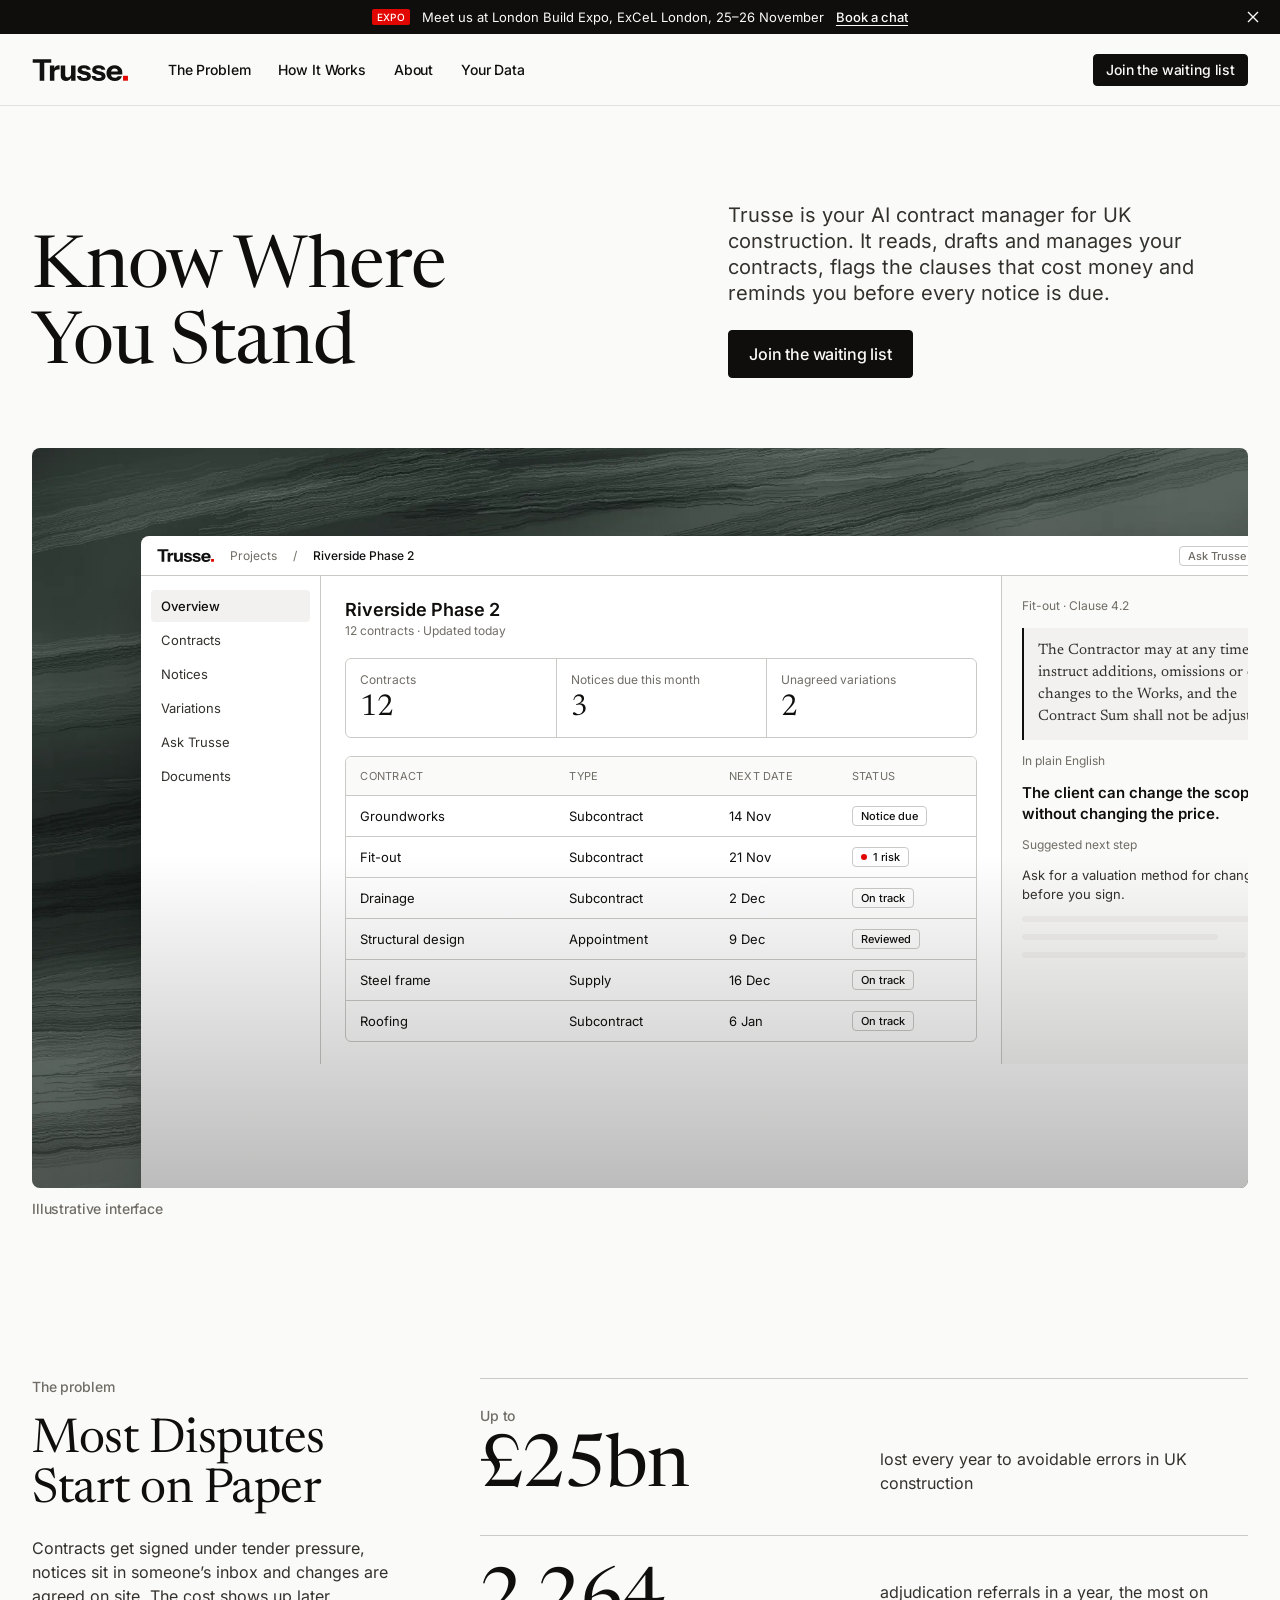
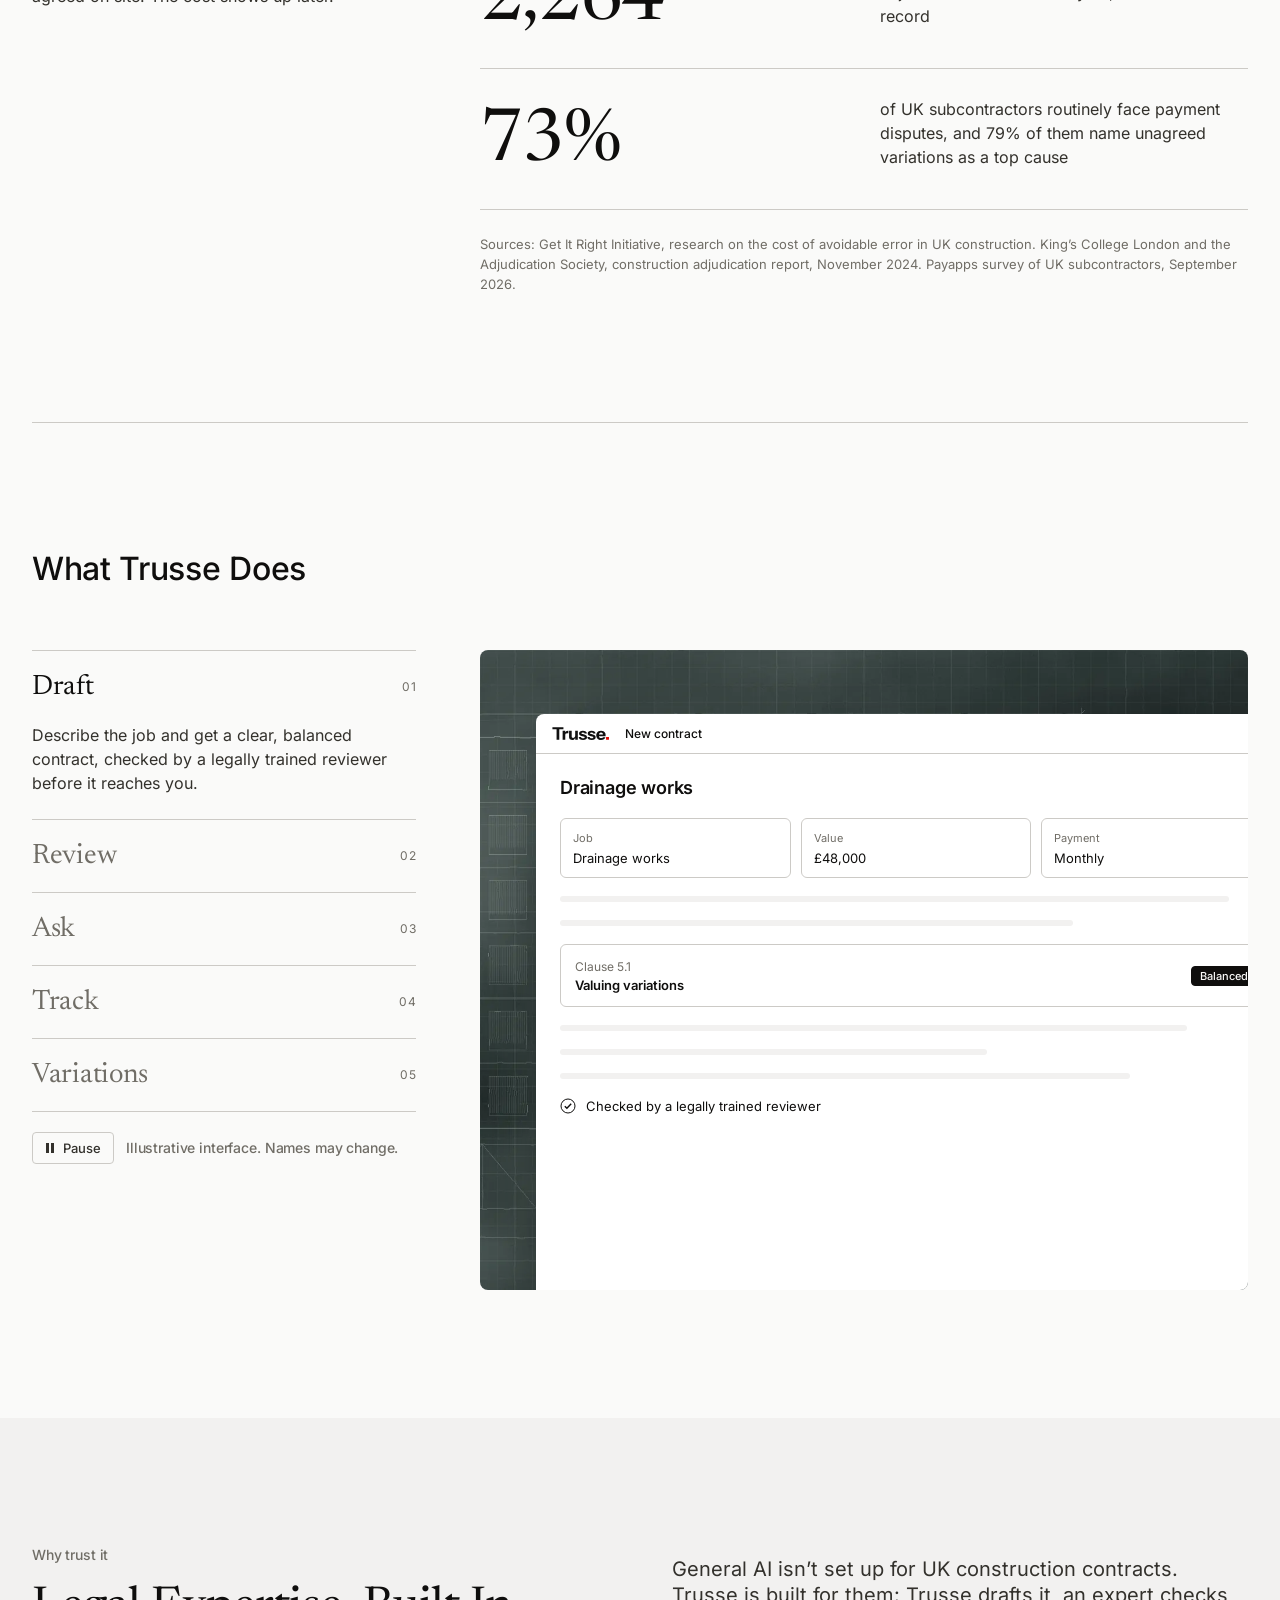
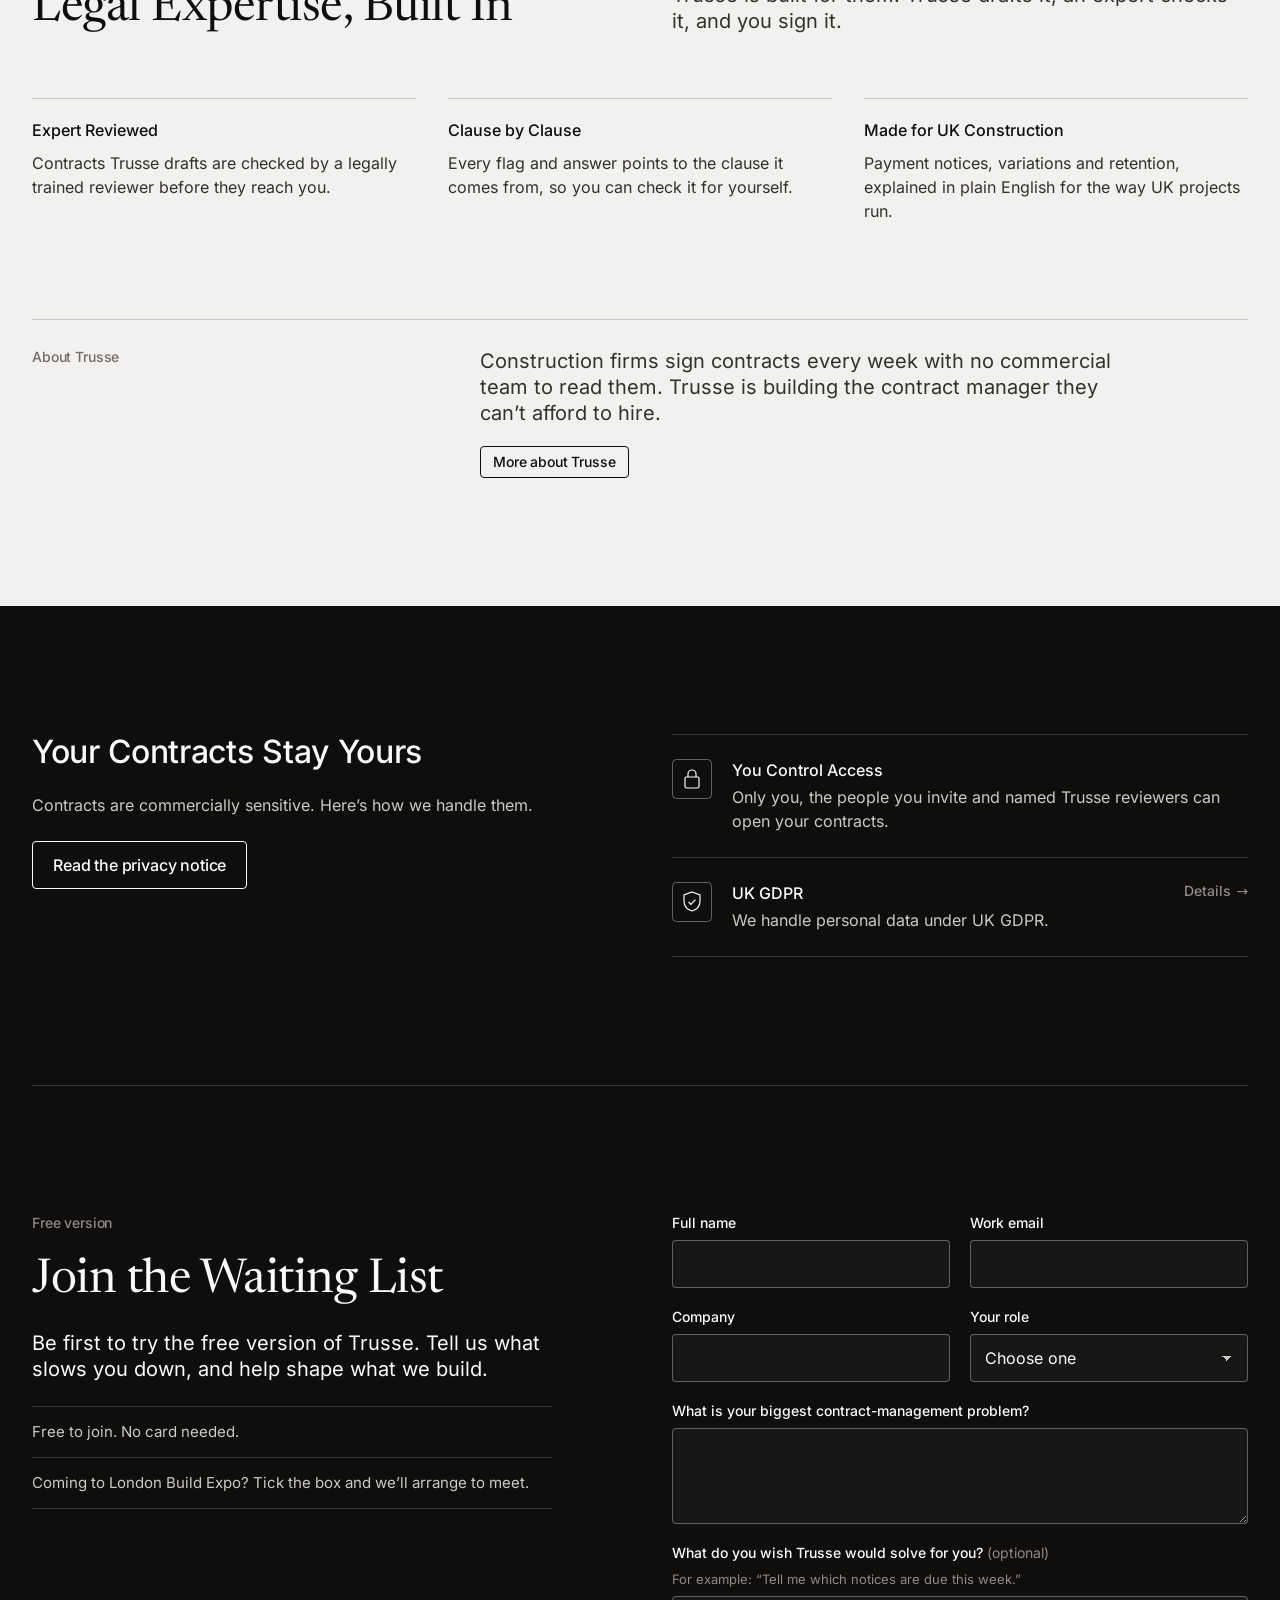
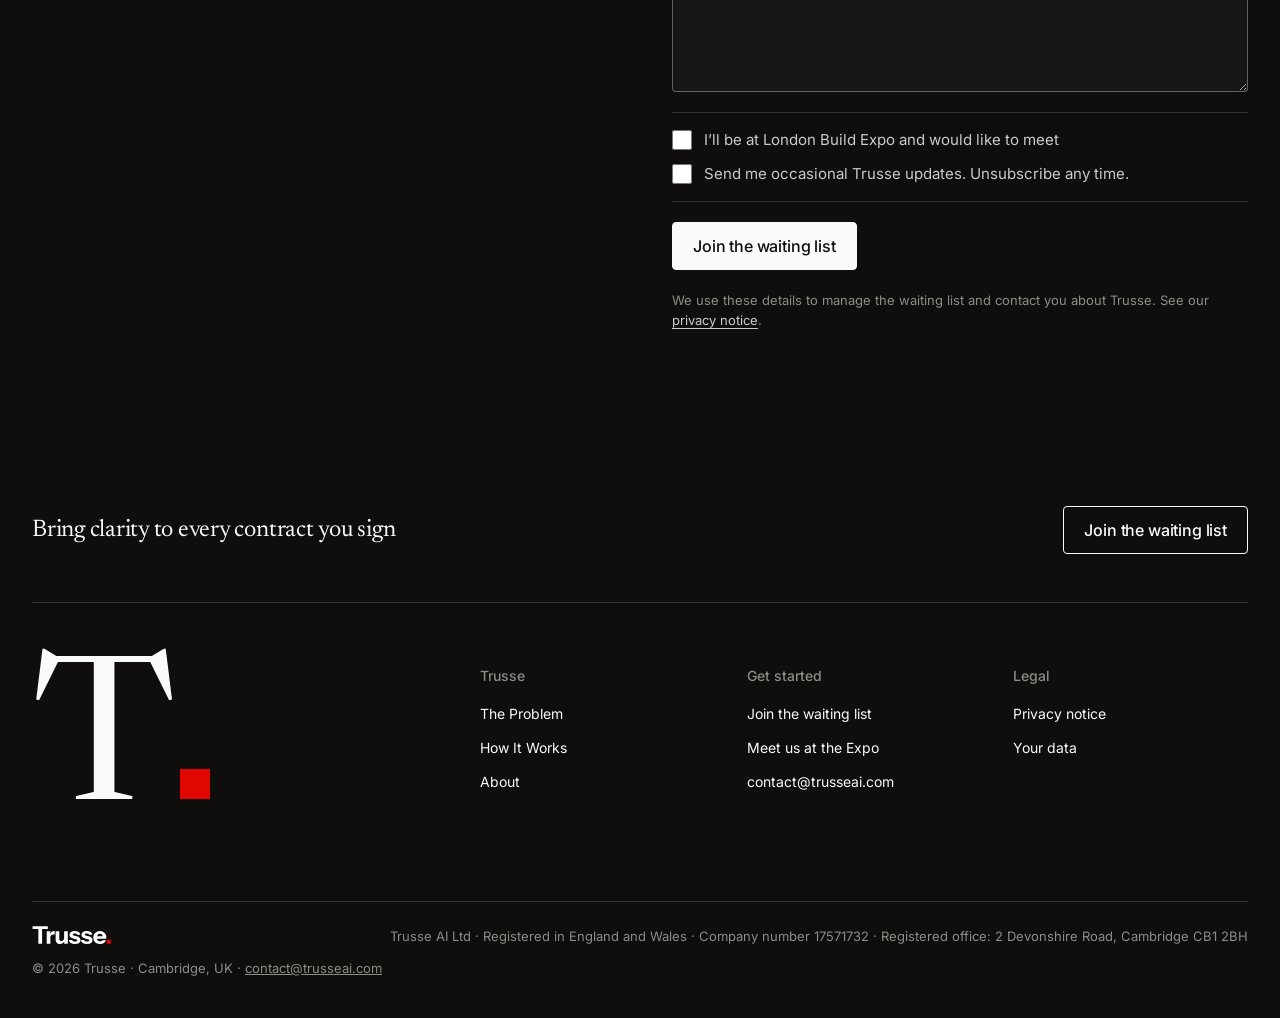
==== index.html @ 696c42f4 "Add registered office address" ====
<!doctype html>
<html lang="en-GB">
<head>
<meta charset="utf-8">
<meta name="viewport" content="width=device-width, initial-scale=1">
<title>Trusse · Your AI Contract Manager for UK Construction</title>
<meta name="description" content="Trusse reads, drafts and manages your construction contracts, flags the clauses that cost money and reminds you before every notice is due. Join the waiting list.">
<link rel="canonical" href="https://trusseai.com/">
<meta name="theme-color" content="#1F1D1A">
<link rel="icon" href="favicon.ico" sizes="32x32">
<link rel="icon" href="favicon.svg" type="image/svg+xml">
<link rel="apple-touch-icon" href="apple-touch-icon.png">
<link rel="manifest" href="site.webmanifest">
<meta property="og:type" content="website">
<meta property="og:site_name" content="Trusse">
<meta property="og:locale" content="en_GB">
<meta property="og:title" content="Trusse · Know Where You Stand">
<meta property="og:description" content="Your AI contract manager for UK construction. Join the waiting list.">
<meta property="og:url" content="https://trusseai.com/">
<meta property="og:image" content="https://trusseai.com/og-image.png">
<meta property="og:image:width" content="1200">
<meta property="og:image:height" content="630">
<meta property="og:image:alt" content="Trusse: Know Where You Stand. Your AI contract manager for UK construction.">
<meta name="twitter:card" content="summary_large_image">
<link rel="preload" href="assets/fonts/newsreader-latin-opsz.woff2" as="font" type="font/woff2" crossorigin>
<link rel="preload" href="assets/fonts/inter-latin-wght.woff2" as="font" type="font/woff2" crossorigin>
<link rel="stylesheet" href="assets/css/site.css?v=1">
<script type="application/ld+json">
{"@context":"https://schema.org","@type":"Organization","name":"Trusse","url":"https://trusseai.com/","logo":"https://trusseai.com/apple-touch-icon.png","description":"AI contract manager for UK construction."}
</script>
</head>
<body>
<a class="skip" href="#main">Skip to main content</a>

<div class="site-top" id="site-top">
  <aside class="bar" id="bar" aria-label="London Build Expo">
    <div class="bar__inner">
      <span class="badge">Expo</span>
      <span class="bar__text bar__text--long">Meet us at London Build Expo, ExCeL London, 25–26 November</span><span class="bar__text bar__text--short">London Build Expo, 25–26 Nov</span>
      <a href="#join" data-pick="expo">Book a chat</a>
      <button class="bar__close" id="bar-close" type="button" aria-label="Close announcement">
        <svg width="12" height="12" viewBox="0 0 12 12" aria-hidden="true"><path d="M1 1l10 10M11 1L1 11" stroke="currentColor" stroke-width="1.4"/></svg>
      </button>
    </div>
  </aside>
  <header class="nav">
    <nav class="wrap nav__inner" aria-label="Main">
      <a class="nav__brand" href="#top" aria-label="Trusse home">
        <img class="logo-ink" src="assets/img/logo-ink.svg" alt="Trusse" width="96" height="22">
        <img class="logo-white" src="assets/img/logo-white.svg" alt="Trusse" width="96" height="22">
      </a>
      <div class="nav__links">
        <a href="#problem">The Problem</a>
        <a href="#product">How It Works</a>
        <a href="about/">About</a>
        <a href="#data">Your Data</a>
      </div>
      <div class="nav__actions">
        <a class="btn btn--sm" href="#join">Join the waiting list</a>
        <button class="nav__menu-btn" id="menu-open" type="button" aria-expanded="false" aria-controls="menu" aria-label="Open menu"><span></span></button>
      </div>
    </nav>
  </header>
</div>

<div class="menu" id="menu" role="dialog" aria-modal="true" aria-label="Menu" hidden>
  <div class="menu__top">
    <img src="assets/img/logo-white.svg" alt="Trusse" width="96" height="22">
    <button class="menu__close" id="menu-close" type="button" aria-label="Close menu">
      <svg width="14" height="14" viewBox="0 0 14 14" aria-hidden="true"><path d="M1 1l12 12M13 1L1 13" stroke="currentColor" stroke-width="1.5"/></svg>
    </button>
  </div>
  <nav class="menu__links" aria-label="Menu">
    <a href="#problem">The Problem</a>
    <a href="#product">How It Works</a>
    <a href="about/">About</a>
    <a href="#data">Your Data</a>
  </nav>
  <a class="btn btn--light" href="#join">Join the waiting list</a>
</div>

<main id="main" tabindex="-1">

<!-- Hero -->
<section class="hero light" id="top" aria-labelledby="hero-title">
  <div class="wrap">
    <div class="hero__top">
      <h1 class="t-hero hero__title" id="hero-title">Know Where You Stand</h1>
      <div class="hero__side">
        <p class="t-sub">Trusse is your AI contract manager for UK construction. It reads, drafts and manages your contracts, flags the clauses that cost money and reminds you before every notice is due.</p>
        <a class="btn" href="#join">Join the waiting list</a>
      </div>
    </div>
    <figure>
      <div class="media media--hero tex-slate" role="img" aria-label="Illustration of the Trusse interface: a contract overview with notices due, a flagged clause and its plain-English summary, shown on a painted texture with an engraved roof truss.">
        <div class="ui ui--hero" aria-hidden="true">
          <div class="ui__bar"><img src="assets/img/logo-ink.svg" alt=""><span>Projects</span><span>/</span><span class="ui__crumb">Riverside Phase 2</span><span style="margin-left:auto" class="tag">Ask Trusse anything</span></div>
          <div class="ui__body" style="grid-template-columns:180px 1fr 320px">
            <div class="ui__side">
              <span class="ui__nav is-on">Overview</span><span class="ui__nav">Contracts</span><span class="ui__nav">Notices</span><span class="ui__nav">Variations</span><span class="ui__nav">Ask Trusse</span><span class="ui__nav">Documents</span>
            </div>
            <div class="ui__main">
              <div><div class="ui__h">Riverside Phase 2</div><div class="ui__meta">12 contracts · Updated today</div></div>
              <div class="ui__kpis">
                <div class="ui__kpi"><span class="ui__meta">Contracts</span><b>12</b></div>
                <div class="ui__kpi"><span class="ui__meta">Notices due this month</span><b>3</b></div>
                <div class="ui__kpi"><span class="ui__meta">Unagreed variations</span><b>2</b></div>
              </div>
              <div class="ui__table">
                <div class="ui__row ui__row--head"><span>Contract</span><span>Type</span><span>Next date</span><span>Status</span></div>
                <div class="ui__row"><span>Groundworks</span><span>Subcontract</span><span>14 Nov</span><span class="tag">Notice due</span></div>
                <div class="ui__row"><span>Fit-out</span><span>Subcontract</span><span>21 Nov</span><span class="tag"><i class="dot dot--red"></i>1 risk</span></div>
                <div class="ui__row"><span>Drainage</span><span>Subcontract</span><span>2 Dec</span><span class="tag">On track</span></div>
                <div class="ui__row"><span>Structural design</span><span>Appointment</span><span>9 Dec</span><span class="tag">Reviewed</span></div>
                <div class="ui__row"><span>Steel frame</span><span>Supply</span><span>16 Dec</span><span class="tag">On track</span></div>
                <div class="ui__row"><span>Roofing</span><span>Subcontract</span><span>6 Jan</span><span class="tag">On track</span></div>
              </div>
            </div>
            <div class="ui__panel">
              <div style="display:flex;justify-content:space-between;align-items:center"><span class="ui__meta">Fit-out · Clause 4.2</span><span class="tag tag--ink"><i class="dot dot--red"></i>Risk</span></div>
              <div class="ui__clause">The Contractor may at any time instruct additions, omissions or other changes to the Works, and the Contract Sum shall not be adjusted…</div>
              <span class="ui__meta">In plain English</span>
              <div style="font-size:15px;line-height:21px;font-weight:600">The client can change the scope without changing the price.</div>
              <div class="ui__meta">Suggested next step</div>
              <div style="font-size:13px;line-height:19px;color:var(--body)">Ask for a valuation method for changes before you sign.</div>
              <div class="ui__line" style="width:90%"></div><div class="ui__line" style="width:70%"></div><div class="ui__line" style="width:80%"></div>
            </div>
          </div>
        </div>
        <div class="media__shade"></div>
      </div>
      <figcaption class="t-label" style="margin-top:12px">Illustrative interface</figcaption>
    </figure>
  </div>
</section>

<!-- The problem -->
<section class="section light" id="problem" aria-labelledby="problem-title">
  <div class="wrap split-third">
    <div class="problem__head">
      <p class="t-label">The problem</p>
      <h2 class="t-xl" id="problem-title">Most Disputes Start on Paper</h2>
      <p class="t-body">Contracts get signed under tender pressure, notices sit in someone’s inbox and changes are agreed on site. The cost shows up later.</p>
    </div>
    <div>
      <dl class="rows">
        <div class="row"><dt class="row__num"><small>Up to</small>£25bn</dt><dd class="t-body">lost every year to avoidable errors in UK construction</dd></div>
        <div class="row"><dt class="row__num">2,264</dt><dd class="t-body">adjudication referrals in a year, the most on record</dd></div>
        <div class="row"><dt class="row__num">73%</dt><dd class="t-body">of UK subcontractors routinely face payment disputes, and 79% of them name unagreed variations as a top cause</dd></div>
      </dl>
      <p class="sources">Sources: Get It Right Initiative, research on the cost of avoidable error in UK construction. King’s College London and the Adjudication Society, construction adjudication report, November 2024. Payapps survey of UK subcontractors, September 2026.</p>
    </div>
  </div>
</section>

<!-- What Trusse does -->
<section class="section light" id="product" aria-labelledby="product-title" style="padding-top:0">
  <div class="wrap">
    <hr class="hair" style="margin-bottom:128px">
    <h2 class="t-lg-sans showcase__title" id="product-title">What Trusse Does</h2>
    <div class="showcase" id="showcase">

      <div class="sc-item is-active">
        <div class="sc-tab-wrap">
          <span class="sc-progress" aria-hidden="true"></span>
          <button class="sc-tab" type="button" aria-expanded="true" aria-controls="sc-1">Draft <span class="sc-tab__num">01</span></button>
          <p class="sc-desc t-body" id="sc-1">Describe the job and get a clear, balanced contract, checked by a legally trained reviewer before it reaches you.</p>
        </div>
        <div class="sc-media media tex-blueprint" role="img" aria-label="Illustration: a new contract set up from three details, with a balanced clause checked by a reviewer.">
          <div class="ui ui--sc" aria-hidden="true" style="left:56px;top:64px;width:760px;height:620px">
            <div class="ui__bar"><img src="assets/img/logo-ink.svg" alt=""><span class="ui__crumb">New contract</span></div>
            <div class="ui__main">
              <div class="ui__h">Drainage works</div>
              <div style="display:grid;grid-template-columns:repeat(3,1fr);gap:10px">
                <div class="ui__field"><span>Job</span>Drainage works</div>
                <div class="ui__field"><span>Value</span>£48,000</div>
                <div class="ui__field"><span>Payment</span>Monthly</div>
              </div>
              <div class="ui__line" style="width:94%"></div><div class="ui__line" style="width:72%"></div>
              <div style="display:flex;justify-content:space-between;align-items:center;border:1px solid #CCCAC6;border-radius:6px;padding:12px 14px"><span><span class="ui__meta">Clause 5.1</span><br><b style="font-weight:600">Valuing variations</b></span><span class="tag tag--ink">Balanced</span></div>
              <div class="ui__line" style="width:88%"></div><div class="ui__line" style="width:60%"></div><div class="ui__line" style="width:80%"></div>
              <div style="display:flex;align-items:center;gap:10px;font-size:13px"><svg width="16" height="16" viewBox="0 0 16 16"><circle cx="8" cy="8" r="7" fill="none" stroke="#0F0E0D"/><path d="M4.8 8.2l2.1 2.1 4.3-4.6" fill="none" stroke="#0F0E0D" stroke-width="1.4"/></svg>Checked by a legally trained reviewer</div>
            </div>
          </div>
        </div>
      </div>

      <div class="sc-item">
        <div class="sc-tab-wrap">
          <span class="sc-progress" aria-hidden="true"></span>
          <button class="sc-tab" type="button" aria-expanded="false" aria-controls="sc-2">Review <span class="sc-tab__num">02</span></button>
          <p class="sc-desc t-body" id="sc-2">Every clause that matters gets a plain-English summary and a risk flag, so you know what you are agreeing to.</p>
        </div>
        <div class="sc-media media tex-umber" role="img" aria-label="Illustration: a clause shown with its plain-English summary and a risk flag.">
          <div class="ui ui--sc" aria-hidden="true" style="left:56px;top:64px;width:760px;height:620px">
            <div class="ui__bar"><img src="assets/img/logo-ink.svg" alt=""><span>Fit-out subcontract</span><span>/</span><span class="ui__crumb">Clause 4.2</span></div>
            <div class="ui__main">
              <div style="display:flex;justify-content:space-between;align-items:center"><div class="ui__h">Variations</div><span class="tag tag--ink"><i class="dot dot--red"></i>Risk</span></div>
              <div class="ui__clause" style="font-size:17px;line-height:26px">The Contractor may at any time instruct additions, omissions or other changes to the Works, and the Contract Sum shall not be adjusted…</div>
              <span class="ui__meta">In plain English</span>
              <div style="font-size:18px;line-height:25px;font-weight:600">The client can change the scope without changing the price.</div>
              <div style="font-size:14px;line-height:21px;color:var(--body)">Ask for a valuation method for changes before you sign.</div>
              <div class="ui__line" style="width:92%"></div><div class="ui__line" style="width:76%"></div>
            </div>
          </div>
        </div>
      </div>

      <div class="sc-item">
        <div class="sc-tab-wrap">
          <span class="sc-progress" aria-hidden="true"></span>
          <button class="sc-tab" type="button" aria-expanded="false" aria-controls="sc-3">Ask <span class="sc-tab__num">03</span></button>
          <p class="sc-desc t-body" id="sc-3">Ask anything about a contract and get a plain answer, with the clause it comes from.</p>
        </div>
        <div class="sc-media media tex-stone" role="img" aria-label="Illustration: a question about pay less notices answered with a reference to clause 8.4.">
          <div class="ui ui--sc" aria-hidden="true" style="left:56px;top:64px;width:760px;height:620px">
            <div class="ui__bar"><img src="assets/img/logo-ink.svg" alt=""><span class="ui__crumb">Ask Trusse</span><span>· Groundworks subcontract</span></div>
            <div class="ui__main">
              <div class="ui__chat">
                <div class="ui__q">Can they pay me less than I applied for?</div>
                <div class="ui__a">Only if they send a pay less notice before the deadline in clause 8.4. Trusse will tell you if one arrives late.<div style="margin-top:10px"><span class="tag">Clause 8.4</span></div></div>
                <div class="ui__q">When is the deadline this month?</div>
                <div class="ui__a">21 November. A reminder is set for 19 November.<div style="margin-top:10px"><span class="tag">Clause 8.4</span> <span class="tag">Reminder set</span></div></div>
              </div>
              <div style="border:1px solid #CCCAC6;border-radius:6px;padding:12px 14px;color:var(--mid)">Ask a question about this contract</div>
            </div>
          </div>
        </div>
      </div>

      <div class="sc-item">
        <div class="sc-tab-wrap">
          <span class="sc-progress" aria-hidden="true"></span>
          <button class="sc-tab" type="button" aria-expanded="false" aria-controls="sc-4">Track <span class="sc-tab__num">04</span></button>
          <p class="sc-desc t-body" id="sc-4">Key dates, notices and obligations in one place, with a reminder before each one is due.</p>
        </div>
        <div class="sc-media media tex-timber" role="img" aria-label="Illustration: a list of upcoming notice dates with reminders.">
          <div class="ui ui--sc" aria-hidden="true" style="left:56px;top:64px;width:760px;height:620px">
            <div class="ui__bar"><img src="assets/img/logo-ink.svg" alt=""><span class="ui__crumb">Coming up</span><span>· All contracts</span></div>
            <div class="ui__main">
              <div class="ui__h">Next 30 days</div>
              <div class="ui__table">
                <div class="ui__date"><span class="ui__day"><b>14</b><span>NOV</span></span><span><b style="font-weight:600">Payment notice, valuation 4</b><br><span class="ui__meta">Groundworks · Clause 8.3</span></span><span class="tag">Due soon</span></div>
                <div class="ui__date"><span class="ui__day"><b>21</b><span>NOV</span></span><span><b style="font-weight:600">Pay less notice deadline</b><br><span class="ui__meta">Fit-out · Clause 8.4</span></span><span class="tag">Reminder set</span></div>
                <div class="ui__date"><span class="ui__day"><b>28</b><span>NOV</span></span><span><b style="font-weight:600">Variation 07 response</b><br><span class="ui__meta">Fit-out · Clause 4.4</span></span><span class="tag tag--ink">Unagreed</span></div>
                <div class="ui__date"><span class="ui__day"><b>02</b><span>DEC</span></span><span><b style="font-weight:600">Interim application</b><br><span class="ui__meta">Drainage · Clause 8.1</span></span><span class="tag">Reminder set</span></div>
              </div>
            </div>
          </div>
        </div>
      </div>

      <div class="sc-item">
        <div class="sc-tab-wrap">
          <span class="sc-progress" aria-hidden="true"></span>
          <button class="sc-tab" type="button" aria-expanded="false" aria-controls="sc-5">Variations <span class="sc-tab__num">05</span></button>
          <p class="sc-desc t-body" id="sc-5">Keep every change in writing and see at a glance which variations are still unagreed.</p>
        </div>
        <div class="sc-media media tex-steel" role="img" aria-label="Illustration: a register of variations showing which are agreed and which are not.">
          <div class="ui ui--sc" aria-hidden="true" style="left:56px;top:64px;width:760px;height:620px">
            <div class="ui__bar"><img src="assets/img/logo-ink.svg" alt=""><span>Fit-out subcontract</span><span>/</span><span class="ui__crumb">Variations</span></div>
            <div class="ui__main">
              <div style="display:flex;justify-content:space-between;align-items:center"><div class="ui__h">Variation register</div><span class="ui__meta">2 unagreed</span></div>
              <div class="ui__table">
                <div class="ui__row ui__row--head" style="grid-template-columns:.5fr 2fr 1fr 1fr"><span>No.</span><span>Change</span><span>Value</span><span>Status</span></div>
                <div class="ui__row" style="grid-template-columns:.5fr 2fr 1fr 1fr"><span>V05</span><span>Additional drainage run</span><span>£3,200</span><span class="tag">Agreed</span></div>
                <div class="ui__row" style="grid-template-columns:.5fr 2fr 1fr 1fr"><span>V06</span><span>Revised ceiling grid</span><span>£1,850</span><span class="tag">Agreed</span></div>
                <div class="ui__row" style="grid-template-columns:.5fr 2fr 1fr 1fr"><span>V07</span><span>Extra fire stopping</span><span>£4,600</span><span class="tag tag--ink">Unagreed</span></div>
                <div class="ui__row" style="grid-template-columns:.5fr 2fr 1fr 1fr"><span>V08</span><span>Out-of-hours working</span><span>£2,100</span><span class="tag tag--ink">Unagreed</span></div>
                <div class="ui__row" style="grid-template-columns:.5fr 2fr 1fr 1fr"><span>V09</span><span>Door hardware change</span><span>£640</span><span class="tag">In writing</span></div>
              </div>
            </div>
          </div>
        </div>
      </div>

      <div class="sc-controls">
        <button class="sc-pause" id="sc-pause" type="button" aria-label="Pause slideshow">
          <svg class="icon-pause" width="10" height="10" viewBox="0 0 10 10" aria-hidden="true"><rect x="1" y="0" width="3" height="10" fill="currentColor"/><rect x="6" y="0" width="3" height="10" fill="currentColor"/></svg>
          <svg class="icon-play" width="10" height="10" viewBox="0 0 10 10" aria-hidden="true" hidden><path d="M1 0l9 5-9 5z" fill="currentColor"/></svg>
          <span id="sc-pause-label">Pause</span>
        </button>
        <span class="t-label">Illustrative interface. Names may change.</span>
      </div>
    </div>
  </div>
</section>

<!-- Why trust it + about -->
<section class="section soft" id="trust" aria-labelledby="trust-title">
  <div class="wrap">
    <div class="trust__intro">
      <div style="display:flex;flex-direction:column;gap:20px">
        <p class="t-label">Why trust it</p>
        <h2 class="t-xl" id="trust-title">Legal Expertise, Built In</h2>
      </div>
      <p class="t-sub" style="max-width:560px">General AI isn’t set up for UK construction contracts. Trusse is built for them: Trusse drafts it, an expert checks it, and you sign it.</p>
    </div>
    <div class="points">
      <div class="point"><h3>Expert Reviewed</h3><p class="t-body">Contracts Trusse drafts are checked by a legally trained reviewer before they reach you.</p></div>
      <div class="point"><h3>Clause by Clause</h3><p class="t-body">Every flag and answer points to the clause it comes from, so you can check it for yourself.</p></div>
      <div class="point"><h3>Made for UK Construction</h3><p class="t-body">Payment notices, variations and retention, explained in plain English for the way UK projects run.</p></div>
    </div>

    <div class="about-strip" id="about">
      <p class="t-label">About Trusse</p>
      <div class="about-strip__body">
        <p class="t-sub">Construction firms sign contracts every week with no commercial team to read them. Trusse is building the contract manager they can’t afford to hire.</p>
        <a class="btn btn--sm btn--outline" href="about/">More about Trusse</a>
      </div>
    </div>
  </div>
</section>

<!-- Data principles (the page turns dark here) -->
<section class="section dark" id="data" data-theme="dark" aria-labelledby="data-title">
  <div class="wrap data">
    <div class="data__left">
      <h2 class="t-lg-sans" id="data-title">Your Contracts Stay Yours</h2>
      <p class="t-body">Contracts are commercially sensitive. Here’s how we handle them.</p>
      <a class="btn btn--outline" href="privacy/">Read the privacy notice</a>
    </div>
    <ul class="principles">
      <li class="principle">
        <svg width="40" height="40" viewBox="0 0 40 40" fill="none" aria-hidden="true"><rect x="0.5" y="0.5" width="39" height="39" rx="4" stroke="#FAFAF9" stroke-opacity=".35"/><rect x="13" y="18" width="14" height="11" rx="1.5" stroke="#FAFAF9" stroke-width="1.2"/><path d="M16 18v-3a4 4 0 0 1 8 0v3" stroke="#FAFAF9" stroke-width="1.2"/></svg>
        <div><h3>You Control Access</h3><p class="t-body">Only you, the people you invite and named Trusse reviewers can open your contracts.</p></div>
        <span></span>
      </li>
      <li class="principle">
        <svg width="40" height="40" viewBox="0 0 40 40" fill="none" aria-hidden="true"><rect x="0.5" y="0.5" width="39" height="39" rx="4" stroke="#FAFAF9" stroke-opacity=".35"/><path d="M20 10l8 3v6c0 5-3.4 8.6-8 10-4.6-1.4-8-5-8-10v-6l8-3z" stroke="#FAFAF9" stroke-width="1.2"/><path d="M16.5 20l2.4 2.4 4.6-4.8" stroke="#FAFAF9" stroke-width="1.2"/></svg>
        <div><h3>UK GDPR</h3><p class="t-body">We handle personal data under UK GDPR.</p></div>
        <a class="link link--arrow" href="privacy/">Details <span aria-hidden="true">→</span></a>
      </li>
    </ul>
  </div>
</section>

<!-- Closing call to action + waiting-list form -->
<section class="section dark" id="join" data-theme="dark" aria-labelledby="join-title" style="padding-top:0">
  <div class="wrap">
    <hr class="hair" style="margin-bottom:128px">
    <div class="join">
      <div class="join__left">
        <p class="t-label">Free version</p>
        <h2 class="t-xl" id="join-title">Join the Waiting List</h2>
        <p class="t-sub">Be first to try the free version of Trusse. Tell us what slows you down, and help shape what we build.</p>
        <div class="join__notes">
          <p>Free to join. No card needed.</p>
          <p>Coming to London Build Expo? Tick the box and we’ll arrange to meet.</p>
        </div>
      </div>

      <div>
        <div id="wl-form-wrap">
          <form class="form" id="waitlist-form" name="waitlist" action="mailto:contact@trusseai.com" method="POST" enctype="text/plain">
            <input type="hidden" name="form-name" value="waitlist">
            <p class="vh" aria-hidden="true"><label>Leave this empty <input name="bot-field" tabindex="-1" autocomplete="off"></label></p>

            <div class="summary" id="wl-errors" tabindex="-1" role="alert" aria-labelledby="wl-errors-title" hidden>
              <h3 id="wl-errors-title">There is a problem</h3>
              <ul id="wl-errors-list"></ul>
            </div>

            <div class="form__grid">
              <div class="field">
                <label for="wl-name">Full name</label>
                <p class="field-error" id="wl-name-error" hidden><span class="vh">Error: </span><span class="msg"></span></p>
                <input class="input" id="wl-name" name="name" type="text" autocomplete="name" required>
              </div>
              <div class="field">
                <label for="wl-email">Work email</label>
                <p class="field-error" id="wl-email-error" hidden><span class="vh">Error: </span><span class="msg"></span></p>
                <input class="input" id="wl-email" name="email" type="email" autocomplete="email" spellcheck="false" required>
              </div>
              <div class="field">
                <label for="wl-company">Company</label>
                <p class="field-error" id="wl-company-error" hidden><span class="vh">Error: </span><span class="msg"></span></p>
                <input class="input" id="wl-company" name="company" type="text" autocomplete="organization" required>
              </div>
              <div class="field">
                <label for="wl-role">Your role</label>
                <p class="field-error" id="wl-role-error" hidden><span class="vh">Error: </span><span class="msg"></span></p>
                <select class="input" id="wl-role" name="role" required>
                  <option value="">Choose one</option>
                  <option>Subcontractor</option>
                  <option>Main contractor</option>
                  <option>Contract administrator or QS</option>
                  <option>Client or developer</option>
                  <option>Other</option>
                </select>
              </div>
            </div>

            <div class="field">
              <label for="wl-problem">What is your biggest contract-management problem?</label>
              <p class="field-error" id="wl-problem-error" hidden><span class="vh">Error: </span><span class="msg"></span></p>
              <textarea class="input" id="wl-problem" name="problem" rows="3" required></textarea>
            </div>
            <div class="field">
              <label for="wl-wish">What do you wish Trusse would solve for you? <span style="font-weight:400;color:var(--muted)">(optional)</span></label>
              <p class="hint" id="wl-wish-hint">For example: “Tell me which notices are due this week.”</p>
              <textarea class="input" id="wl-wish" name="wish" rows="3" aria-describedby="wl-wish-hint"></textarea>
            </div>

            <div class="checks">
              <label class="check"><input type="checkbox" name="expo" value="yes">I’ll be at London Build Expo and would like to meet</label>
              <label class="check"><input type="checkbox" name="updates" value="yes">Send me occasional Trusse updates. Unsubscribe any time.</label>
            </div>

            <p class="submit-error" id="wl-submit-error" role="alert" hidden>Sorry, that didn’t go through. Please check your connection and try again.</p>
            <button class="btn" id="wl-submit" type="submit">Join the waiting list</button>
            <p class="form__small">We use these details to manage the waiting list and contact you about Trusse. See our <a href="privacy/">privacy notice</a>.</p>
          </form>
        </div>

        <div class="done" id="wl-done-wrap" hidden>
          <p class="t-label">One last step</p>
          <p class="t-body"><strong>Press Send in the email that just opened</strong> to join the waiting list. If no email opened, write to <a href="mailto:contact@trusseai.com">contact@trusseai.com</a>.</p>
          <h3 class="t-xl" id="wl-done" tabindex="-1">Thank You, <span id="wl-first-name">there</span></h3>
          <p class="t-body">Thank you for telling us what slows you down. We’ll email you when the free version is ready for you.</p>
          <p class="t-body" id="wl-done-expo" hidden>We’ll be in touch to arrange a time at London Build Expo.</p>
          <p class="preview-note" id="wl-preview-note" hidden>This is a preview, so nothing was sent. On trusseai.com your details go to the waiting list.</p>
        </div>
      </div>
    </div>
  </div>
</section>

</main>

<footer class="footer dark" data-theme="dark">
  <div class="wrap">
    <div class="footer__cta">
      <p class="t-cta">Bring clarity to every contract you sign</p>
      <a class="btn btn--outline" href="#join">Join the waiting list</a>
    </div>
    <div class="footer__main">
      <div class="monogram" aria-hidden="true">T<i></i></div>
      <div class="footer__cols">
        <div>
          <h2>Trusse</h2>
          <ul><li><a href="#problem">The Problem</a></li><li><a href="#product">How It Works</a></li><li><a href="about/">About</a></li></ul>
        </div>
        <div>
          <h2>Get started</h2>
          <ul><li><a href="#join">Join the waiting list</a></li><li><a href="#join" data-pick="expo">Meet us at the Expo</a></li><li><a href="mailto:contact@trusseai.com">contact@trusseai.com</a></li></ul>
        </div>
        <div>
          <h2>Legal</h2>
          <ul><li><a href="privacy/">Privacy notice</a></li><li><a href="#data">Your data</a></li></ul>
        </div>
      </div>
    </div>
    <div class="footer__legal">
      <img src="assets/img/logo-white.svg" alt="Trusse" width="79" height="18">
      <span>Trusse AI Ltd · Registered in England and Wales · Company number 17571732 · Registered office: 2 Devonshire Road, Cambridge CB1 2BH</span>
      <span>© 2026 Trusse · Cambridge, UK · <a href="mailto:contact@trusseai.com" style="color:inherit">contact@trusseai.com</a></span>
    </div>
  </div>
</footer>

<script src="assets/js/site.js?v=1" defer></script>
</body>
</html>
---- assets/css/site.css ----
/* Trusse — editorial site. Fonts are self-hosted (SIL Open Font License, see assets/fonts/licences). */
@font-face{font-family:'Newsreader';font-style:normal;font-display:swap;font-weight:200 800;src:url(../fonts/newsreader-latin-opsz.woff2) format('woff2');unicode-range:U+0000-00FF,U+0131,U+0152-0153,U+02BB-02BC,U+02C6,U+02DA,U+02DC,U+0304,U+0308,U+0329,U+2000-206F,U+20AC,U+2122,U+2191,U+2193,U+2212,U+2215,U+FEFF,U+FFFD}
@font-face{font-family:'Inter';font-style:normal;font-display:swap;font-weight:100 900;src:url(../fonts/inter-latin-wght.woff2) format('woff2');unicode-range:U+0000-00FF,U+0131,U+0152-0153,U+02BB-02BC,U+02C6,U+02DA,U+02DC,U+0304,U+0308,U+0329,U+2000-206F,U+20AC,U+2122,U+2191,U+2193,U+2212,U+2215,U+FEFF,U+FFFD}

:root{
  --page:#FAFAF9; --soft:#F2F1F0; --ink:#0F0E0D; --charcoal:#1F1D1A; --body:#33312C;
  --mid:#706D66; --muted:#8F8B85; --hair:#CCCAC6; --hair-dark:rgba(250,250,249,.16); --red:#E10600;
  --serif:'Newsreader',Georgia,'Times New Roman',serif; --sans:'Inter',system-ui,-apple-system,'Segoe UI',Arial,sans-serif;
  --gutter:32px; --max:1728px; --bar-h:34px; --nav-h:72px; --top-h:calc(var(--bar-h) + var(--nav-h));
  --ease:cubic-bezier(.2,.7,.2,1);
}
*,*::before,*::after{box-sizing:border-box}
html{-webkit-text-size-adjust:100%;text-size-adjust:100%;scroll-behavior:smooth;scroll-padding-top:calc(var(--top-h) + 24px)}
body{margin:0;background:var(--page);color:var(--ink);font-family:var(--sans);font-size:16px;line-height:24px;-webkit-font-smoothing:antialiased;-moz-osx-font-smoothing:grayscale;padding-top:var(--top-h)}
body.bar-closed{--bar-h:0px}
img,svg{display:block;max-width:100%}
[hidden]{display:none !important}
a{color:inherit}
h1,h2,h3,p,ol,ul,dl,dd,figure{margin:0}
ol,ul{padding:0;list-style:none}
button,input,select,textarea{font:inherit;color:inherit}
:focus-visible{outline:2px solid var(--red);outline-offset:3px;border-radius:2px}
.vh{position:absolute !important;width:1px;height:1px;margin:-1px;padding:0;border:0;overflow:hidden;clip:rect(0 0 0 0);clip-path:inset(50%);white-space:nowrap}
.skip{position:absolute;left:16px;top:-100px;z-index:200;background:var(--ink);color:var(--page);padding:10px 16px;border-radius:4px;font-weight:500;font-size:14px;text-decoration:none}
.skip:focus{top:12px}
.wrap{max-width:var(--max);margin:0 auto;padding:0 var(--gutter)}

/* Type */
.serif{font-family:var(--serif);font-weight:400;font-optical-sizing:auto}
.t-hero{font-family:var(--serif);font-weight:400;font-size:72px;line-height:76px;letter-spacing:-.9px}
.t-xl{font-family:var(--serif);font-weight:400;font-size:48px;line-height:50px;letter-spacing:-.48px}
.t-lg-serif{font-family:var(--serif);font-weight:400;font-size:32px;line-height:35px;letter-spacing:-.32px}
.t-lg-sans{font-family:var(--sans);font-weight:500;font-size:32px;line-height:35px;letter-spacing:-.32px}
.t-cta{font-family:var(--serif);font-weight:400;font-size:24px;line-height:25px;letter-spacing:-.24px}
.t-sub{font-size:20px;line-height:26px;color:var(--body)}
.t-label{font-size:14px;line-height:18px;font-weight:500;letter-spacing:-.14px;color:var(--mid)}
.t-body{font-size:16px;line-height:24px;color:var(--body)}
.dark .t-sub{color:var(--page)}
.dark .t-body{color:var(--hair)}
.dark .t-label{color:var(--muted)}
.badge{display:inline-flex;align-items:center;height:16px;padding:0 5px;border-radius:2px;background:var(--red);color:#fff;font-size:10px;line-height:1;font-weight:500;letter-spacing:.02em;text-transform:uppercase}

/* Buttons and links */
.btn{display:inline-flex;align-items:center;justify-content:center;gap:8px;height:48px;padding:0 20px;border-radius:4px;border:1px solid var(--ink);background:var(--ink);color:var(--page);font-size:16px;line-height:1;font-weight:500;letter-spacing:-.16px;text-decoration:none;cursor:pointer;transition:background-color .2s ease,color .2s ease,border-color .2s ease;white-space:nowrap}
.btn:hover{background:var(--charcoal);border-color:var(--charcoal)}
.btn--sm{height:32px;padding:0 12px;font-size:14px;letter-spacing:-.14px}
.btn--outline{background:transparent;color:var(--ink)}
.btn--outline:hover{background:var(--soft);border-color:var(--ink)}
.dark .btn{background:var(--page);border-color:var(--page);color:var(--ink)}
.dark .btn:hover{background:var(--hair);border-color:var(--hair)}
.dark .btn--outline{background:transparent;color:var(--page);border-color:var(--page)}
.dark .btn--outline:hover{background:rgba(250,250,249,.1)}
.btn--light{background:var(--page);border-color:var(--page);color:var(--ink)}
.btn--light:hover{background:var(--hair);border-color:var(--hair)}
.link{display:inline-flex;align-items:center;gap:6px;font-size:14px;line-height:18px;font-weight:500;letter-spacing:-.14px;text-decoration:underline;text-underline-offset:4px;text-decoration-thickness:1px}
.link:hover{text-decoration-thickness:2px}
.link--arrow{text-decoration:none}
.link--arrow:hover{text-decoration:underline}

/* Announcement bar + header (fixed, two layers) */
.site-top{position:fixed;top:0;left:0;right:0;z-index:100}
.bar{height:var(--bar-h);overflow:hidden;background:var(--ink);color:var(--page);font-size:13px;line-height:18px}
.bar__inner{position:relative;height:34px;display:flex;align-items:center;justify-content:center;gap:12px;padding:0 56px}
.bar__text{white-space:nowrap;overflow:hidden;text-overflow:ellipsis}
.bar__text--short{display:none}
.bar a{white-space:nowrap}
.bar a{color:var(--page);font-weight:500;text-underline-offset:3px}
.bar__close{position:absolute;right:12px;top:2px;width:30px;height:30px;display:grid;place-items:center;border:0;background:transparent;color:var(--page);cursor:pointer;border-radius:4px}
.bar__close:hover{background:rgba(250,250,249,.12)}
.nav{height:var(--nav-h);background:rgba(250,250,249,.72);-webkit-backdrop-filter:blur(16px);backdrop-filter:blur(16px);border-bottom:1px solid rgba(204,202,198,.55);transition:background-color .35s ease,border-color .35s ease,color .35s ease;color:var(--ink)}
.nav__inner{height:100%;display:flex;align-items:center;gap:40px}
.nav__brand{display:flex;flex:none}
.nav__brand img{height:22px;width:auto}
.nav__brand .logo-white{display:none}
.nav__links{display:flex;align-items:center;gap:28px;margin-right:auto}
.nav__links a{font-size:14px;line-height:18px;font-weight:500;letter-spacing:-.14px;text-decoration:none;padding:8px 0;color:inherit}
.nav__links a:hover{text-decoration:underline;text-underline-offset:6px}
.nav__actions{display:flex;align-items:center;gap:8px}
.nav__menu-btn{display:none;width:40px;height:40px;border:1px solid var(--hair);border-radius:4px;background:transparent;cursor:pointer;place-items:center}
.nav__menu-btn span{display:block;width:16px;height:1.5px;background:currentColor;box-shadow:0 -5px 0 currentColor,0 5px 0 currentColor}
.site-top.is-dark .nav{background:rgba(15,14,13,.78);border-bottom-color:var(--hair-dark);color:var(--page)}
.site-top.is-dark .nav__brand .logo-ink{display:none}
.site-top.is-dark .nav__brand .logo-white{display:block}
.site-top.is-dark .nav .btn{background:var(--page);border-color:var(--page);color:var(--ink)}
.site-top.is-dark .nav__menu-btn{border-color:var(--hair-dark)}

/* Mobile menu (full screen) */
.menu{position:fixed;inset:0;z-index:150;background:var(--ink);color:var(--page);display:flex;flex-direction:column;padding:20px var(--gutter) 32px}
.menu__top{display:flex;align-items:center;justify-content:space-between;height:40px}
.menu__top img{height:22px;width:auto}
.menu__close{width:40px;height:40px;border:1px solid var(--hair-dark);border-radius:4px;background:transparent;color:var(--page);cursor:pointer;display:grid;place-items:center}
.menu__links{margin-top:48px;display:flex;flex-direction:column}
.menu__links a{font-family:var(--serif);font-size:36px;line-height:44px;letter-spacing:-.4px;text-decoration:none;padding:12px 0;border-bottom:1px solid var(--hair-dark)}
.menu .btn{margin-top:auto}
body.menu-open{overflow:hidden}

/* Sections */
.section{padding:128px 0}
.section--tall{padding:160px 0}
.light{background:var(--page);color:var(--ink)}
.soft{background:var(--soft);color:var(--ink)}
.dark{background:var(--ink);color:var(--page)}
.hair{border:0;border-top:1px solid var(--hair);margin:0}
.dark .hair{border-top-color:var(--hair-dark)}

/* Hero */
.hero{padding:96px 0 32px}
.hero__top{display:grid;grid-template-columns:1fr 1fr;gap:64px;align-items:end;margin-bottom:64px}
.hero__title{max-width:6.2em;text-wrap:balance}
.hero__side{display:flex;flex-direction:column;align-items:flex-start;gap:24px;max-width:520px;justify-self:end;padding-bottom:6px}
.media{position:relative;overflow:hidden;border-radius:8px;background:var(--charcoal) center/cover no-repeat;isolation:isolate}
.media--hero{height:740px}
.media__shade{position:absolute;inset:0;background:linear-gradient(180deg,rgba(15,14,13,0) 55%,rgba(15,14,13,.28));pointer-events:none}
.tex-slate{background-image:url(../img/tex/wash-slate.webp)}
.tex-umber{background-image:url(../img/tex/wash-umber.webp)}
.tex-blueprint{background-image:url(../img/tex/blueprint.webp)}
.tex-stone{background-image:url(../img/tex/stone.webp)}
.tex-timber{background-image:url(../img/tex/timber.webp)}
.tex-steel{background-image:url(../img/tex/steel.webp)}
.tex-concrete{background-image:url(../img/tex/concrete.webp)}
.tex-engraving{background-image:url(../img/tex/engraving.webp)}

/* Interface mock-ups (black and white, cropped off the frame) */
.ui{position:absolute;background:#FFFFFF;color:var(--ink);border-radius:8px;box-shadow:0 30px 80px -30px rgba(0,0,0,.55);font-family:var(--sans);font-size:13px;line-height:18px;overflow:hidden}
.ui--hero{left:9%;top:88px;width:1180px;height:800px;transform-origin:top left}
.ui--sc{transform-origin:top left}
.ui__bar{height:40px;display:flex;align-items:center;gap:16px;padding:0 16px;border-bottom:1px solid #CCCAC6;font-size:12px;color:var(--mid)}
.ui__bar img{height:13px;width:auto}
.ui__crumb{color:var(--ink);font-weight:500}
.ui__body{display:grid}
.ui__side{border-right:1px solid #CCCAC6;padding:14px 10px;display:flex;flex-direction:column;gap:2px}
.ui__nav{padding:7px 10px;border-radius:4px;color:var(--body)}
.ui__nav.is-on{background:var(--soft);color:var(--ink);font-weight:500}
.ui__main{padding:22px 24px;display:flex;flex-direction:column;gap:18px;min-width:0}
.ui__h{font-size:18px;line-height:24px;font-weight:600;letter-spacing:-.2px}
.ui__meta{font-size:12px;color:var(--mid)}
.ui__kpis{display:grid;grid-template-columns:repeat(3,1fr);border:1px solid #CCCAC6;border-radius:6px}
.ui__kpi{padding:12px 14px;display:flex;flex-direction:column;gap:2px}
.ui__kpi + .ui__kpi{border-left:1px solid #CCCAC6}
.ui__kpi b{font-family:var(--serif);font-weight:400;font-size:30px;line-height:34px;letter-spacing:-.4px}
.ui__table{border:1px solid #CCCAC6;border-radius:6px;overflow:hidden}
.ui__row{display:grid;grid-template-columns:1.6fr 1.2fr .9fr .9fr;gap:12px;padding:10px 14px;align-items:center}
.ui__row + .ui__row{border-top:1px solid #CCCAC6}
.ui__row--head{font-size:11px;color:var(--mid);letter-spacing:.02em;text-transform:uppercase;background:#FAFAF9}
.tag{display:inline-flex;align-items:center;gap:6px;height:20px;padding:0 8px;border:1px solid #CCCAC6;border-radius:4px;font-size:11px;font-weight:500;white-space:nowrap;width:max-content}
.tag--ink{background:var(--ink);border-color:var(--ink);color:var(--page)}
.dot{width:6px;height:6px;border-radius:50%;background:var(--ink);flex:none}
.dot--red{background:var(--red)}
.ui__panel{border-left:1px solid #CCCAC6;padding:20px;display:flex;flex-direction:column;gap:12px;background:#FAFAF9}
.ui__clause{font-family:var(--serif);font-size:15px;line-height:22px;color:var(--body);padding:12px 14px;border-left:2px solid var(--ink);background:var(--soft);border-radius:0 4px 4px 0}
.ui__line{height:6px;border-radius:3px;background:#F2F1F0}
.ui__chat{display:flex;flex-direction:column;gap:12px}
.ui__q{align-self:flex-end;max-width:80%;background:var(--ink);color:var(--page);padding:10px 14px;border-radius:8px 8px 2px 8px;font-size:14px;line-height:20px}
.ui__a{max-width:88%;background:var(--soft);padding:12px 14px;border-radius:8px 8px 8px 2px;font-size:14px;line-height:21px;color:var(--body)}
.ui__date{display:grid;grid-template-columns:56px 1fr auto;gap:14px;align-items:center;padding:12px 14px}
.ui__date + .ui__date{border-top:1px solid #CCCAC6}
.ui__day{border:1px solid #CCCAC6;border-radius:6px;text-align:center;padding:6px 0;line-height:1}
.ui__day b{display:block;font-family:var(--serif);font-weight:400;font-size:22px}
.ui__day span{display:block;margin-top:3px;font-size:10px;color:var(--mid);letter-spacing:.06em}
.ui__field{border:1px solid #CCCAC6;border-radius:6px;padding:10px 12px;display:flex;flex-direction:column;gap:2px}
.ui__field span{font-size:11px;color:var(--mid)}

/* Problem */
.split-third{display:grid;grid-template-columns:1fr 2fr;gap:64px}
.problem__head{display:flex;flex-direction:column;gap:20px;max-width:520px}
.rows{border-top:1px solid var(--hair)}
.row{display:grid;grid-template-columns:1fr 1fr;gap:32px;align-items:end;padding:28px 0;border-bottom:1px solid var(--hair)}
.row dd{padding-bottom:12px}
.row__num{font-family:var(--serif);font-weight:400;font-size:72px;line-height:76px;letter-spacing:-.9px}
.row__num small{display:block;font-family:var(--sans);font-size:14px;line-height:18px;font-weight:500;letter-spacing:-.14px;color:var(--mid);margin-bottom:6px}
.sources{margin-top:24px;font-size:13px;line-height:20px;color:var(--mid);max-width:900px}

/* Product showcase */
.showcase__title{margin-bottom:64px}
.showcase{display:grid;grid-template-columns:1fr 2fr;column-gap:64px;align-items:start}
.sc-item{display:contents}
.sc-tab-wrap{grid-column:1;position:relative;border-top:1px solid var(--hair)}
.sc-progress{position:absolute;left:0;top:-1px;height:1px;width:0;background:var(--ink)}
.sc-tab{display:flex;align-items:center;justify-content:space-between;gap:16px;width:100%;padding:20px 0;border:0;background:transparent;cursor:pointer;text-align:left;font-family:var(--serif);font-size:28px;line-height:32px;letter-spacing:-.3px;color:var(--mid);transition:color .25s ease}
.sc-tab:hover,.sc-item.is-active .sc-tab{color:var(--ink)}
.sc-tab__num{font-family:var(--sans);font-size:12px;letter-spacing:.04em;color:var(--mid)}
.sc-desc{padding:0 0 24px;max-width:420px}
.sc-item:not(.is-active) .sc-desc{display:none}
.sc-media{grid-column:2;grid-row:1 / span 20;align-self:start;height:640px;opacity:0;visibility:hidden;transition:opacity .5s ease,visibility 0s linear .5s}
.sc-item.is-active .sc-media{opacity:1;visibility:visible;transition:opacity .5s ease}
.sc-controls{grid-column:1;display:flex;align-items:center;gap:12px;border-top:1px solid var(--hair);padding-top:20px}
.sc-pause{display:inline-flex;align-items:center;gap:8px;height:32px;padding:0 12px;border:1px solid var(--hair);border-radius:4px;background:transparent;cursor:pointer;font-size:13px;font-weight:500;color:var(--body)}
.sc-pause:hover{border-color:var(--ink);color:var(--ink)}

/* Trust and founders */
.trust__intro{display:grid;grid-template-columns:1fr 1fr;gap:64px;align-items:end;margin-bottom:64px}
.points{display:grid;grid-template-columns:repeat(3,1fr);gap:32px}
.point{border-top:1px solid var(--hair);padding-top:20px;display:flex;flex-direction:column;gap:10px}
.point h3{font-size:16px;line-height:22px;font-weight:500}
.founders{margin-top:128px;display:grid;grid-template-columns:1fr 2fr;gap:64px}
.founders__list{display:grid;grid-template-columns:1fr 1fr;gap:32px}
.founder{display:flex;flex-direction:column;gap:16px}
.about-strip{margin-top:96px;padding-top:28px;border-top:1px solid var(--hair);display:grid;grid-template-columns:1fr 2fr;gap:64px}
.about-strip__body{display:flex;flex-direction:column;align-items:flex-start;gap:20px;max-width:640px}
@media (max-width:960px){.about-strip{grid-template-columns:1fr;gap:16px;margin-top:72px}}
.leader{display:grid;grid-template-columns:120px 1fr;gap:24px;align-items:start;margin-top:8px}
.leader__photo{display:block;width:120px;height:120px;object-fit:cover;border-radius:8px;background:var(--soft)}
.leader__text{display:flex;flex-direction:column;gap:8px}
.leader__text h3{font-family:var(--serif);font-weight:400;font-size:24px;line-height:28px;letter-spacing:-.24px}
@media (max-width:560px){.leader{grid-template-columns:88px 1fr;gap:16px}.leader__photo{width:88px;height:88px}}
.founder__tile{position:relative;aspect-ratio:1/1;border-radius:8px;overflow:hidden;background-size:cover;background-position:center;display:grid;place-items:center}
.founder__tile span{font-family:var(--serif);font-size:96px;line-height:1;letter-spacing:-1.5px;color:var(--page)}
.founder__photo{display:block;width:100%;height:auto;aspect-ratio:1/1;object-fit:cover;border-radius:8px;background:var(--soft)}
.founder h3{font-family:var(--serif);font-weight:400;font-size:24px;line-height:28px;letter-spacing:-.24px}

/* Data (dark) */
.data{display:grid;grid-template-columns:1fr 1fr;gap:64px;align-items:start}
.data__left{display:flex;flex-direction:column;gap:24px;align-items:flex-start;max-width:520px}
.principles{border-top:1px solid var(--hair-dark)}
.principle{display:grid;grid-template-columns:40px 1fr auto;gap:20px;align-items:start;padding:24px 0;border-bottom:1px solid var(--hair-dark)}
.principle h3{font-size:16px;line-height:22px;font-weight:500;margin-bottom:4px}
.principle .link{color:var(--muted)}

/* Closing call to action + form (dark) */
.join{display:grid;grid-template-columns:1fr 1fr;gap:64px;align-items:start}
.join__left{display:flex;flex-direction:column;gap:24px;max-width:520px}
.join__notes{display:flex;flex-direction:column;border-top:1px solid var(--hair-dark)}
.join__notes p{padding:14px 0;border-bottom:1px solid var(--hair-dark);font-size:15px;line-height:22px;color:var(--hair)}
.form{display:flex;flex-direction:column;gap:20px}
.form__grid{display:grid;grid-template-columns:1fr 1fr;gap:20px}
.field{display:flex;flex-direction:column;gap:8px;min-width:0}
.field label,.field .label{font-size:14px;line-height:18px;font-weight:500;color:var(--page)}
.field .hint{font-size:13px;line-height:18px;color:var(--muted)}
.input{width:100%;min-height:48px;padding:12px 14px;border:1px solid rgba(250,250,249,.32);border-radius:4px;background:rgba(250,250,249,.04);color:var(--page);font-size:16px;line-height:22px;transition:border-color .2s ease}
.input:hover{border-color:rgba(250,250,249,.55)}
.input:focus-visible{outline:2px solid var(--red);outline-offset:1px;border-color:var(--page)}
textarea.input{resize:vertical;min-height:96px}
select.input{appearance:none;-webkit-appearance:none;background-image:linear-gradient(45deg,transparent 50%,#CCCAC6 50%),linear-gradient(135deg,#CCCAC6 50%,transparent 50%);background-position:calc(100% - 20px) 21px,calc(100% - 15px) 21px;background-size:5px 5px;background-repeat:no-repeat;padding-right:40px}
select.input option{color:var(--ink);background:#fff}
.input.is-invalid{border:2px solid var(--red)}
.field-error{display:flex;gap:8px;align-items:baseline;font-size:14px;line-height:20px;font-weight:500;color:var(--page)}
.field-error::before{content:"";width:8px;height:8px;background:var(--red);flex:none;align-self:center}
.checks{display:flex;flex-direction:column;gap:12px;padding:16px 0;border-top:1px solid var(--hair-dark);border-bottom:1px solid var(--hair-dark)}
.check{display:flex;gap:12px;align-items:flex-start;font-size:15px;line-height:22px;color:var(--hair);cursor:pointer}
.check input{width:20px;height:20px;margin:1px 0 0;flex:none;accent-color:var(--page)}
.form .btn{align-self:flex-start}
.form__small{font-size:13px;line-height:20px;color:var(--muted)}
.form__small a{color:var(--hair);text-underline-offset:3px}
.summary{border:2px solid var(--red);border-radius:4px;padding:20px;display:flex;flex-direction:column;gap:10px}
.summary h3{font-size:18px;line-height:24px;font-weight:600}
.summary ul{list-style:disc;padding-left:20px;display:flex;flex-direction:column;gap:6px}
.summary a{color:var(--page);font-weight:500;text-underline-offset:3px}
.submit-error{font-size:15px;line-height:22px;font-weight:500;color:var(--page);border-left:3px solid var(--red);padding-left:12px}
.done{display:flex;flex-direction:column;gap:16px;padding:32px 0;border-top:1px solid var(--hair-dark);border-bottom:1px solid var(--hair-dark)}
.done:focus{outline:none}
.done .t-xl:focus{outline:none}
.preview-note{font-size:13px;line-height:20px;color:var(--muted)}

/* Footer */
.footer{padding:0 0 40px}
.footer__cta{display:flex;align-items:center;justify-content:space-between;gap:24px;padding:48px 0;border-bottom:1px solid var(--hair-dark)}
.footer__main{display:grid;grid-template-columns:1fr 2fr;gap:64px;padding:64px 0}
.monogram{font-family:var(--serif);font-size:200px;line-height:.85;letter-spacing:-4px;color:var(--page);white-space:nowrap}
.monogram i{display:inline-block;width:.15em;height:.15em;background:var(--red);margin-left:.04em}
.footer__cols{display:grid;grid-template-columns:repeat(3,1fr);gap:32px}
.footer__cols h2{font-size:14px;line-height:18px;font-weight:500;color:var(--muted);margin-bottom:16px}
.footer__cols li + li{margin-top:10px}
.footer__cols a{font-size:14px;line-height:18px;text-decoration:none;color:var(--page)}
.footer__cols a:hover{text-decoration:underline;text-underline-offset:4px}
.footer__legal{display:flex;flex-wrap:wrap;justify-content:space-between;gap:12px;padding-top:24px;border-top:1px solid var(--hair-dark);font-size:13px;line-height:20px;color:var(--muted)}
.footer__legal img{height:18px;width:auto}

/* Simple pages (privacy, thanks, 404) */
.page-head{padding:96px 0 48px;border-bottom:1px solid var(--hair)}
.prose{max-width:760px;padding:64px 0 128px;display:flex;flex-direction:column;gap:40px}
.prose section{display:flex;flex-direction:column;gap:12px;padding-top:28px;border-top:1px solid var(--hair)}
.prose h2{font-family:var(--serif);font-weight:400;font-size:28px;line-height:32px;letter-spacing:-.3px}
.prose p{font-size:17px;line-height:27px;color:var(--body)}
.prose a{text-underline-offset:3px}
.basis{border-top:1px solid var(--hair)}
.basis div{display:grid;grid-template-columns:1fr 1fr;gap:6px 24px;padding:16px 0;border-bottom:1px solid var(--hair)}
.basis dt{font-size:16px;line-height:24px;font-weight:500}
.basis dd{font-size:16px;line-height:24px;color:var(--body)}

/* Scroll reveal (only applied by site.js, and never with reduced motion) */
.reveal{opacity:0;transform:translateY(16px);transition:opacity .55s ease-out,transform .55s ease-out}
.reveal.is-in{opacity:1;transform:none}

/* Responsive */
@media (max-width:1180px){
  .nav__links{gap:20px}
  .t-hero{font-size:60px;line-height:64px}
  .media--hero{height:600px}
  .sc-media{height:560px}
}
@media (max-width:960px){
  :root{--gutter:20px;--nav-h:64px}
  .nav__links,.nav__actions .btn{display:none}
  .nav__menu-btn{display:grid}
  .nav--simple .nav__actions .btn{display:inline-flex}
  .wrap[data-simple]{grid-template-columns:1fr !important;padding-top:72px !important;padding-bottom:96px !important;gap:32px !important}
  .page-head{padding:64px 0 40px}
  .nav__inner{justify-content:space-between}
  .section{padding:96px 0}
  .section--tall{padding:112px 0}
  .t-hero{font-size:48px;line-height:52px;letter-spacing:-.6px}
  .t-xl{font-size:38px;line-height:42px}
  .t-lg-sans,.t-lg-serif{font-size:28px;line-height:32px}
  .hero{padding:56px 0 24px}
  .hero__top,.split-third,.trust__intro,.founders,.data,.join,.footer__main{grid-template-columns:1fr;gap:32px}
  .hero__side{justify-self:start}
  .media--hero{height:520px}
  .ui--hero{left:24px;top:40px;transform:scale(.72)}
  .ui--sc{left:24px !important;top:32px !important;transform:scale(.68)}
  .row{grid-template-columns:1fr;gap:4px}
  .row dd{padding-bottom:0}
  .row__num{font-size:56px;line-height:60px}
  .points{grid-template-columns:1fr}
  .founders{margin-top:96px}
  .founders__list{grid-template-columns:1fr 1fr;gap:20px}
  .form__grid{grid-template-columns:1fr}
  .footer__cta{flex-direction:column;align-items:flex-start}
  .footer__cols{grid-template-columns:1fr 1fr}
  .monogram{font-size:140px}
  /* Product showcase becomes swipeable cards */
  .showcase{display:flex;gap:16px;overflow-x:auto;scroll-snap-type:x mandatory;scroll-padding:0 var(--gutter);margin:0 calc(-1 * var(--gutter));padding:0 var(--gutter) 8px;scrollbar-width:none}
  .showcase::-webkit-scrollbar{display:none}
  .sc-item{display:flex;flex-direction:column;flex:0 0 86%;scroll-snap-align:start;border-top:1px solid var(--hair)}
  .sc-tab-wrap{border:0 !important}
  .sc-progress,.sc-controls,.sc-tab__num{display:none}
  .sc-tab{color:var(--ink);cursor:default;padding:16px 0 8px;font-size:24px;line-height:28px}
  .sc-desc{display:block !important;padding:0 0 16px}
  .sc-media{opacity:1;visibility:visible;height:420px;order:3;align-self:stretch}
  .showcase__title{margin-bottom:32px}
}
@media (max-width:560px){
  .nav--simple .nav__actions .btn--outline{display:none}
  .founders__list{grid-template-columns:1fr}
  .bar__text{font-size:12px}
  .bar__text--long{display:none}
  .bar__text--short{display:inline}
  .bar__inner{padding:0 44px 0 12px;justify-content:flex-start}
  .media--hero{height:440px}
  .ui--hero{left:18px;top:28px;transform:scale(.56)}
  .ui--sc{transform:scale(.56)}
  .sc-media{height:380px}
}
@media (prefers-reduced-motion:reduce){
  html{scroll-behavior:auto}
  .reveal{opacity:1;transform:none;transition:none}
  .sc-media,.nav,.sc-tab,.btn{transition:none}
}
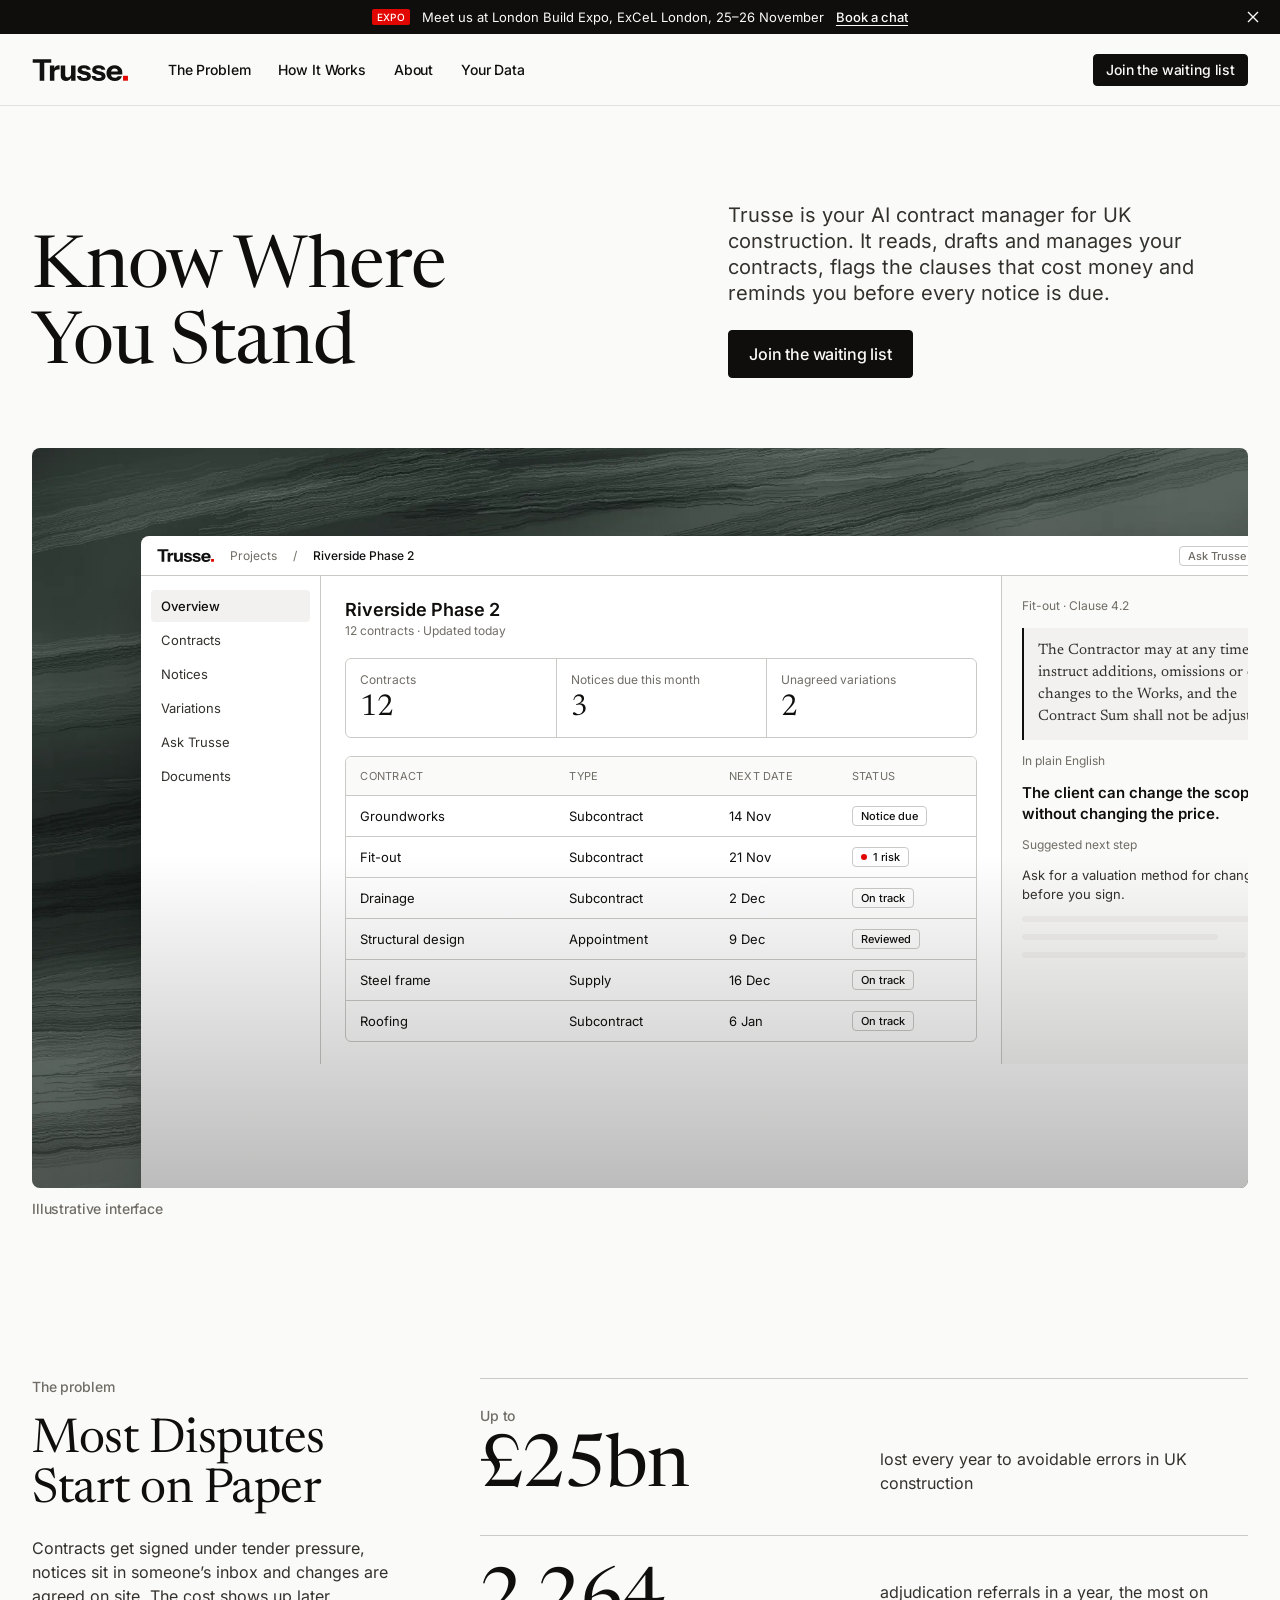
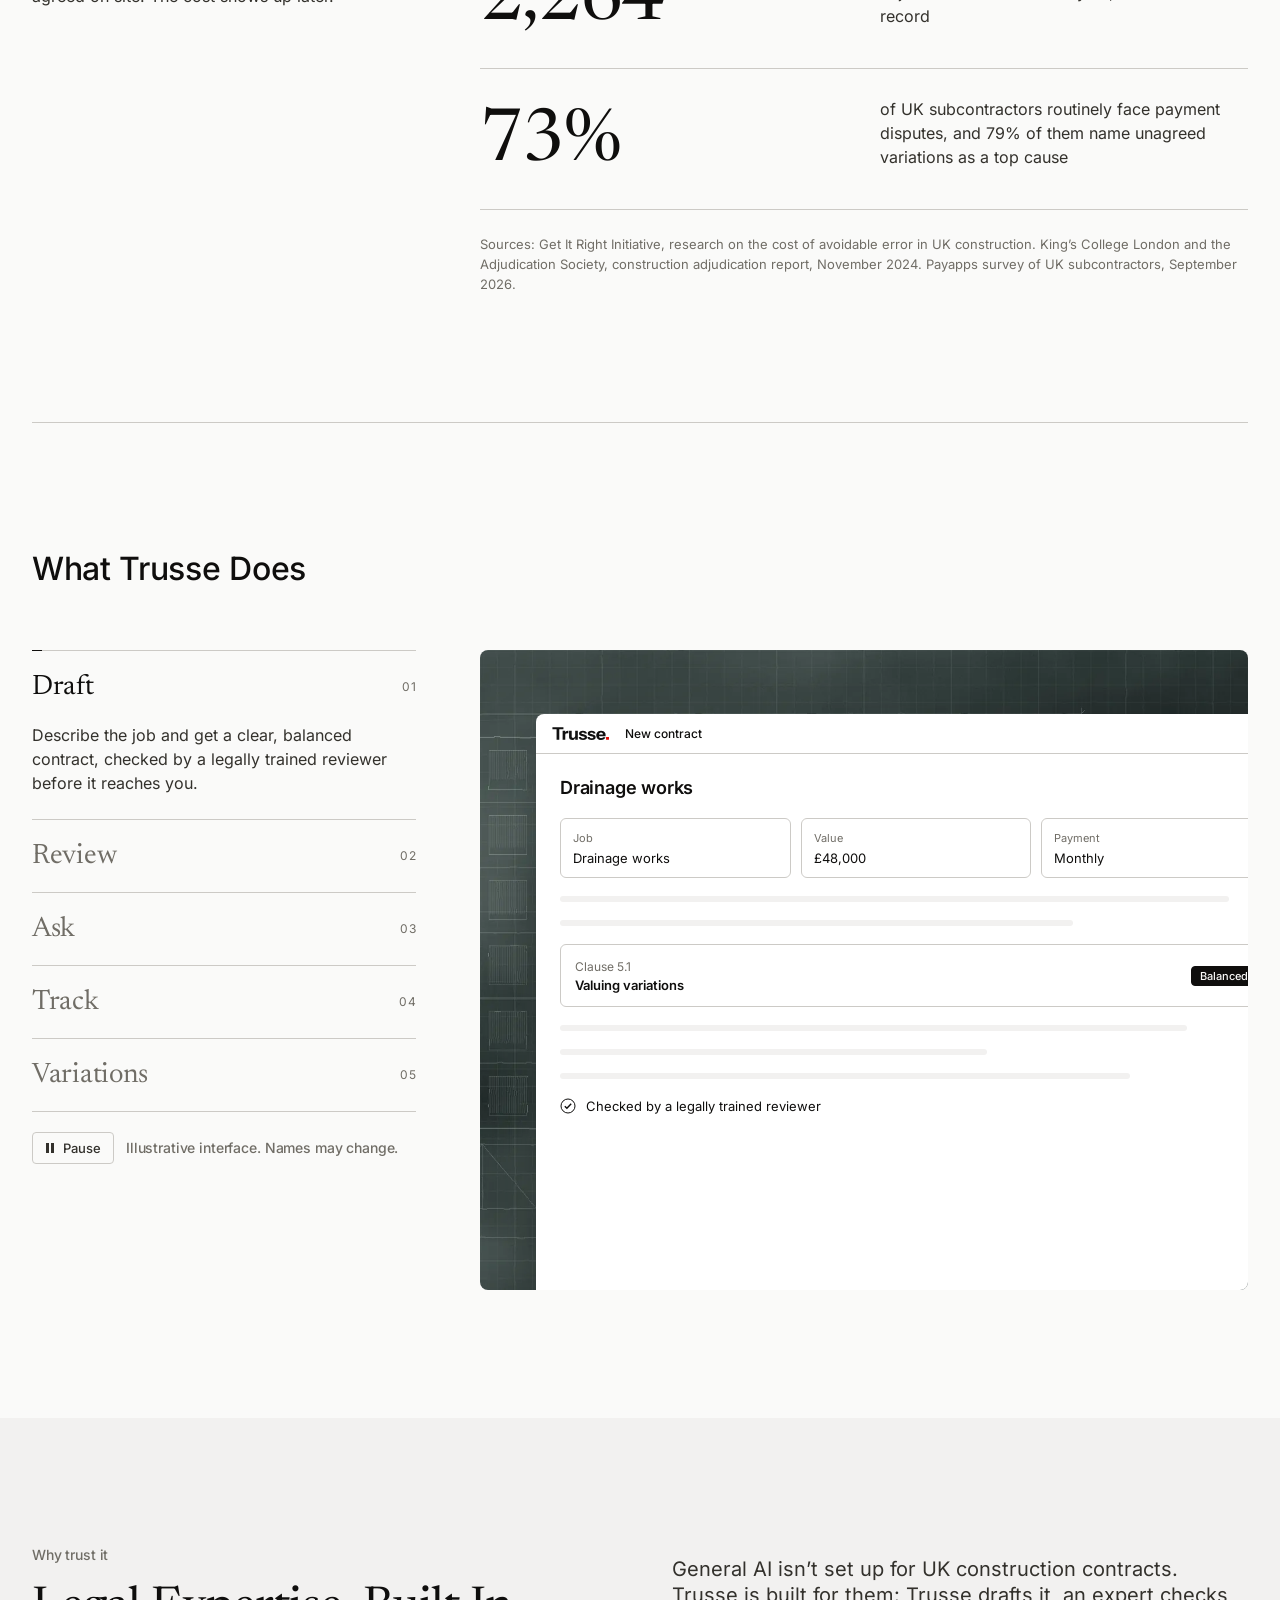
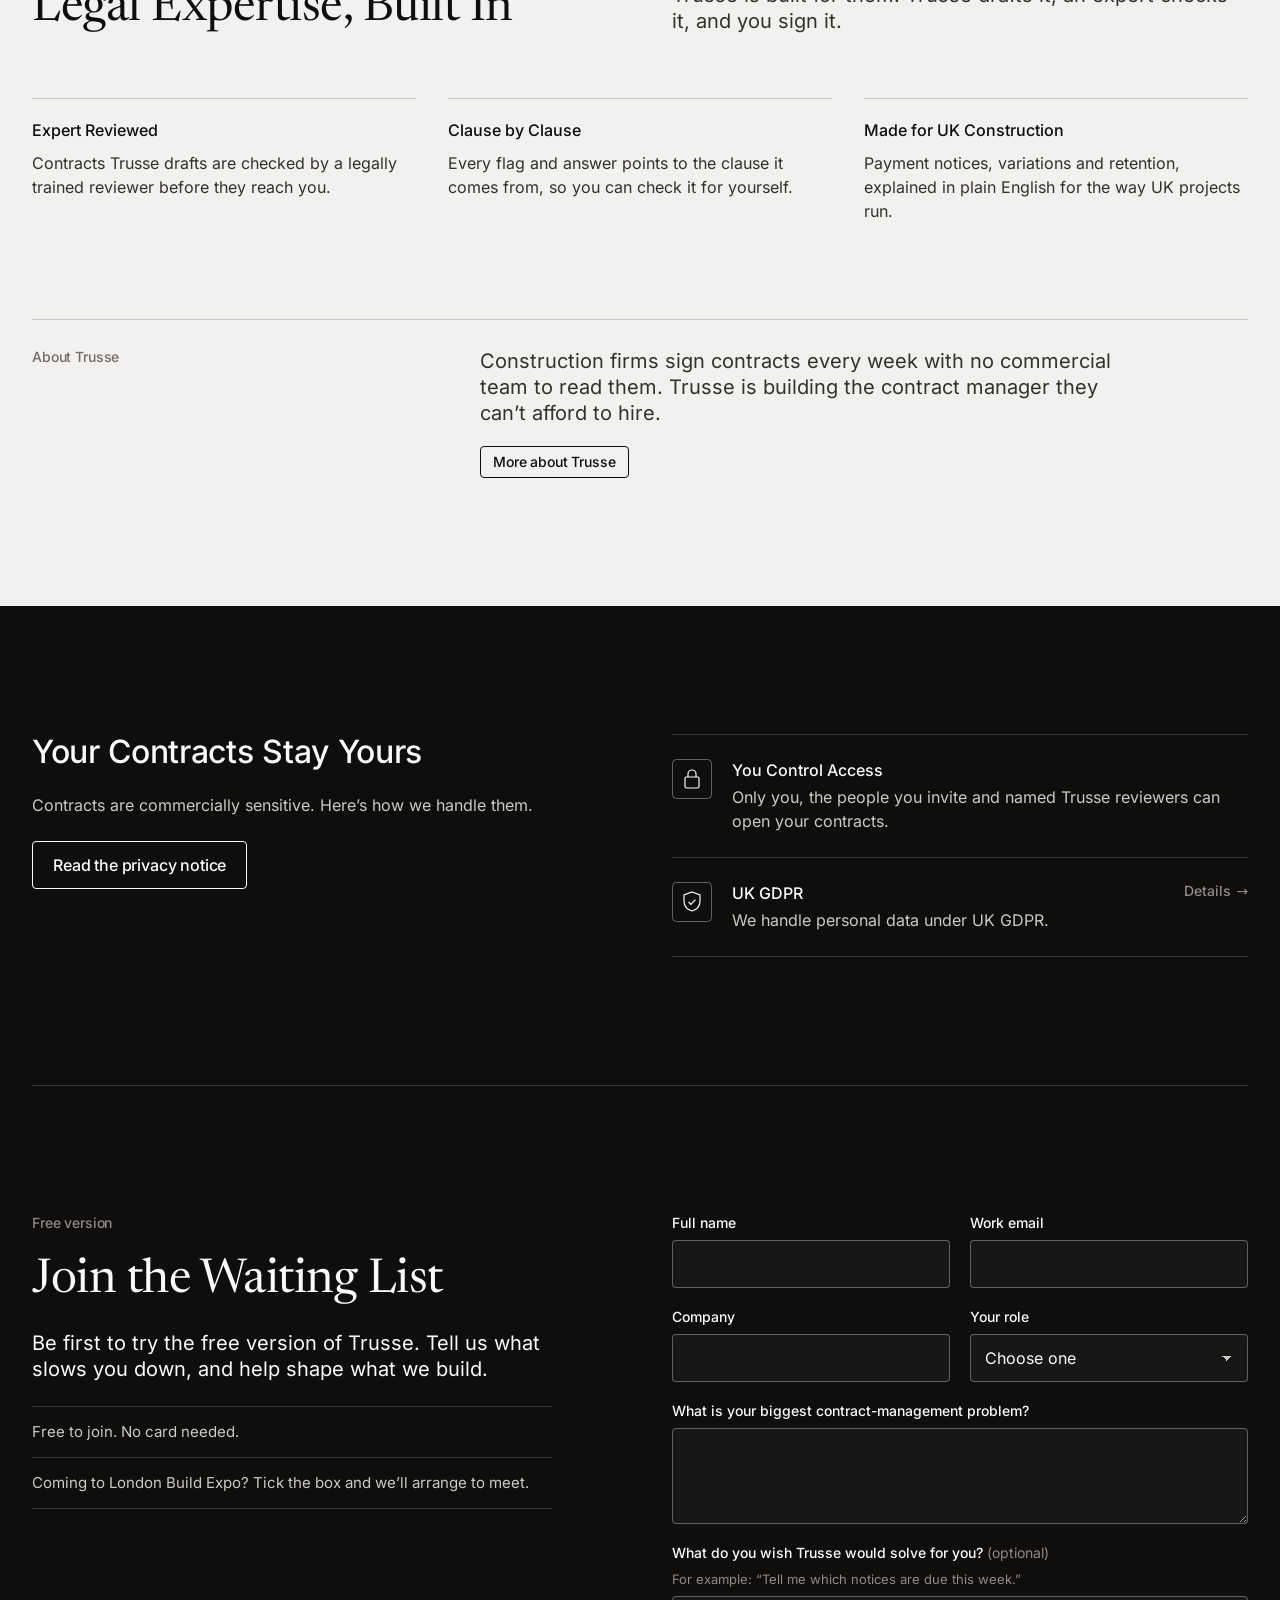
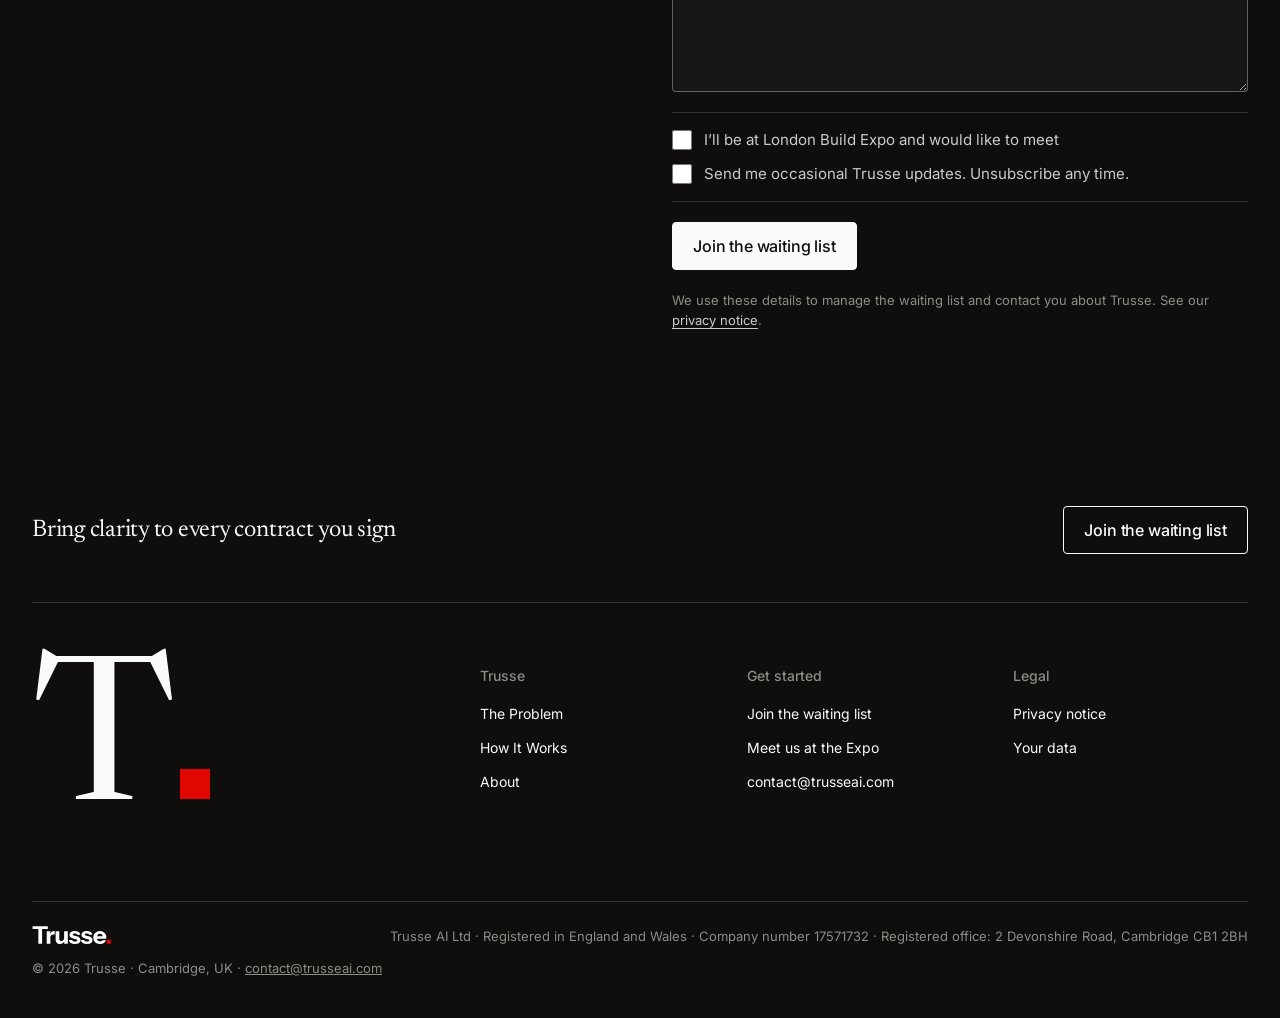
==== commit 178a0ac5: "Waiting list: save sign-ups to Google Forms, add Other role field" ====
--- a/index.html
+++ b/index.html
@@ -352,9 +352,8 @@
 
       <div>
         <div id="wl-form-wrap">
-          <form class="form" id="waitlist-form" name="waitlist" action="mailto:contact@trusseai.com" method="POST" enctype="text/plain">
-            <input type="hidden" name="form-name" value="waitlist">
-            <p class="vh" aria-hidden="true"><label>Leave this empty <input name="bot-field" tabindex="-1" autocomplete="off"></label></p>
+          <form class="form" id="waitlist-form" name="waitlist" action="https://docs.google.com/forms/d/e/1FAIpQLSfR7WRVRgq-YIoTctsi6JeVLrwIU5r92m4hNYVs_dOdbM7RpQ/formResponse" method="POST">
+            <p class="vh" aria-hidden="true"><label>Leave this empty <input id="wl-hp" tabindex="-1" autocomplete="off"></label></p>
 
             <div class="summary" id="wl-errors" tabindex="-1" role="alert" aria-labelledby="wl-errors-title" hidden>
               <h3 id="wl-errors-title">There is a problem</h3>
@@ -365,22 +364,22 @@
               <div class="field">
                 <label for="wl-name">Full name</label>
                 <p class="field-error" id="wl-name-error" hidden><span class="vh">Error: </span><span class="msg"></span></p>
-                <input class="input" id="wl-name" name="name" type="text" autocomplete="name" required>
+                <input class="input" id="wl-name" name="entry.870584847" type="text" autocomplete="name" required>
               </div>
               <div class="field">
                 <label for="wl-email">Work email</label>
                 <p class="field-error" id="wl-email-error" hidden><span class="vh">Error: </span><span class="msg"></span></p>
-                <input class="input" id="wl-email" name="email" type="email" autocomplete="email" spellcheck="false" required>
+                <input class="input" id="wl-email" name="entry.1969885639" type="email" autocomplete="email" spellcheck="false" required>
               </div>
               <div class="field">
                 <label for="wl-company">Company</label>
                 <p class="field-error" id="wl-company-error" hidden><span class="vh">Error: </span><span class="msg"></span></p>
-                <input class="input" id="wl-company" name="company" type="text" autocomplete="organization" required>
+                <input class="input" id="wl-company" name="entry.791636348" type="text" autocomplete="organization" required>
               </div>
               <div class="field">
                 <label for="wl-role">Your role</label>
                 <p class="field-error" id="wl-role-error" hidden><span class="vh">Error: </span><span class="msg"></span></p>
-                <select class="input" id="wl-role" name="role" required>
+                <select class="input" id="wl-role" name="entry.1855577748" required>
                   <option value="">Choose one</option>
                   <option>Subcontractor</option>
                   <option>Main contractor</option>
@@ -389,22 +388,27 @@
                   <option>Other</option>
                 </select>
               </div>
+              <div class="field" id="wl-role-other-field" hidden>
+                <label for="wl-role-other">What is your role?</label>
+                <p class="field-error" id="wl-role-other-error" hidden><span class="vh">Error: </span><span class="msg"></span></p>
+                <input class="input" id="wl-role-other" type="text" autocomplete="organization-title" maxlength="100">
+              </div>
             </div>
 
             <div class="field">
               <label for="wl-problem">What is your biggest contract-management problem?</label>
               <p class="field-error" id="wl-problem-error" hidden><span class="vh">Error: </span><span class="msg"></span></p>
-              <textarea class="input" id="wl-problem" name="problem" rows="3" required></textarea>
+              <textarea class="input" id="wl-problem" name="entry.1728272431" rows="3" required></textarea>
             </div>
             <div class="field">
               <label for="wl-wish">What do you wish Trusse would solve for you? <span style="font-weight:400;color:var(--muted)">(optional)</span></label>
               <p class="hint" id="wl-wish-hint">For example: “Tell me which notices are due this week.”</p>
-              <textarea class="input" id="wl-wish" name="wish" rows="3" aria-describedby="wl-wish-hint"></textarea>
+              <textarea class="input" id="wl-wish" name="entry.1000469303" rows="3" aria-describedby="wl-wish-hint"></textarea>
             </div>
 
             <div class="checks">
-              <label class="check"><input type="checkbox" name="expo" value="yes">I’ll be at London Build Expo and would like to meet</label>
-              <label class="check"><input type="checkbox" name="updates" value="yes">Send me occasional Trusse updates. Unsubscribe any time.</label>
+              <label class="check"><input type="checkbox" id="wl-expo" name="entry.1379441582" value="yes">I’ll be at London Build Expo and would like to meet</label>
+              <label class="check"><input type="checkbox" id="wl-updates" name="entry.1804294112" value="yes">Send me occasional Trusse updates. Unsubscribe any time.</label>
             </div>
 
             <p class="submit-error" id="wl-submit-error" role="alert" hidden>Sorry, that didn’t go through. Please check your connection and try again.</p>
@@ -414,11 +418,11 @@
         </div>
 
         <div class="done" id="wl-done-wrap" hidden>
-          <p class="t-label">One last step</p>
-          <p class="t-body"><strong>Press Send in the email that just opened</strong> to join the waiting list. If no email opened, write to <a href="mailto:contact@trusseai.com">contact@trusseai.com</a>.</p>
+          <p class="t-label">Submission received</p>
           <h3 class="t-xl" id="wl-done" tabindex="-1">Thank You, <span id="wl-first-name">there</span></h3>
+          <p class="t-body">You’re on the Trusse waiting list. We’ve received your details and we’ll be in touch soon.</p>
           <p class="t-body">Thank you for telling us what slows you down. We’ll email you when the free version is ready for you.</p>
-          <p class="t-body" id="wl-done-expo" hidden>We’ll be in touch to arrange a time at London Build Expo.</p>
+          <p class="t-body" id="wl-done-expo" hidden>We’ll also contact you to arrange a time to meet at London Build Expo.</p>
           <p class="preview-note" id="wl-preview-note" hidden>This is a preview, so nothing was sent. On trusseai.com your details go to the waiting list.</p>
         </div>
       </div>
@@ -459,6 +463,6 @@
   </div>
 </footer>
 
-<script src="assets/js/site.js?v=1" defer></script>
+<script src="assets/js/site.js?v=2" defer></script>
 </body>
 </html>
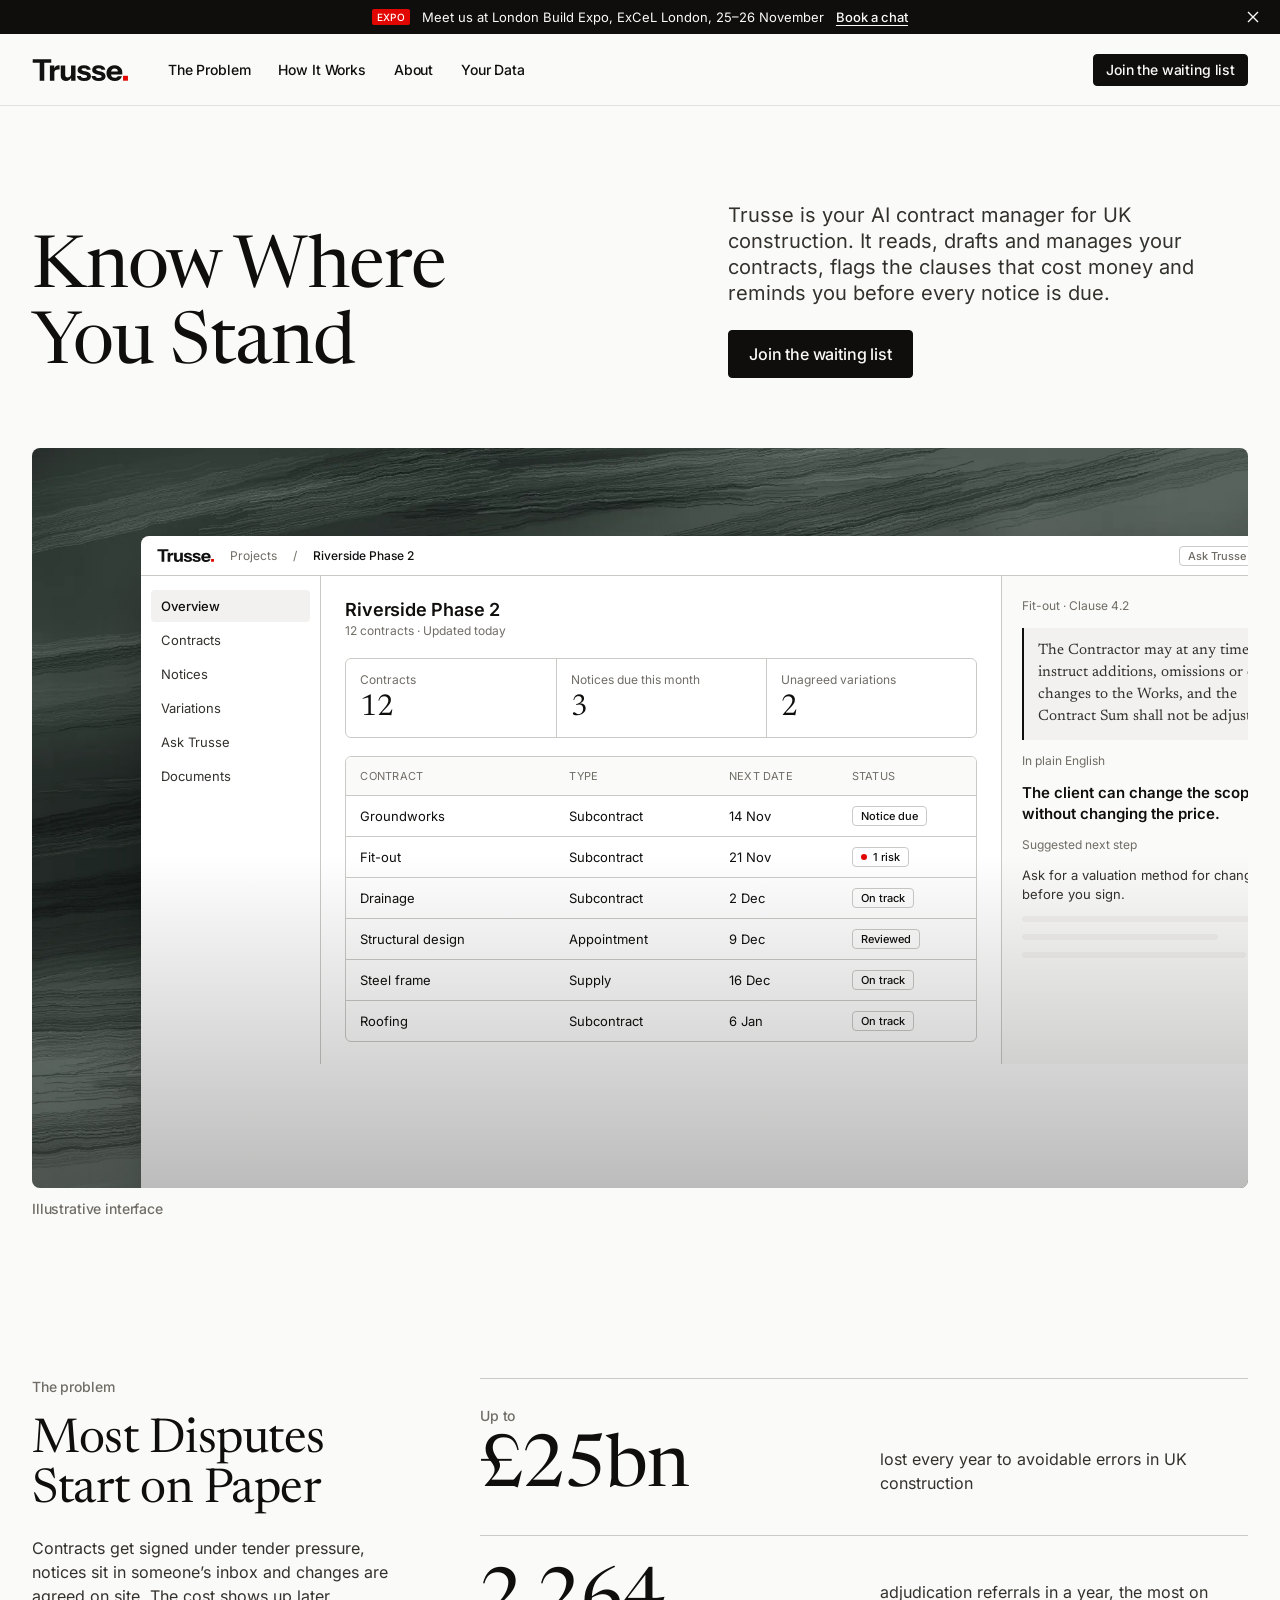
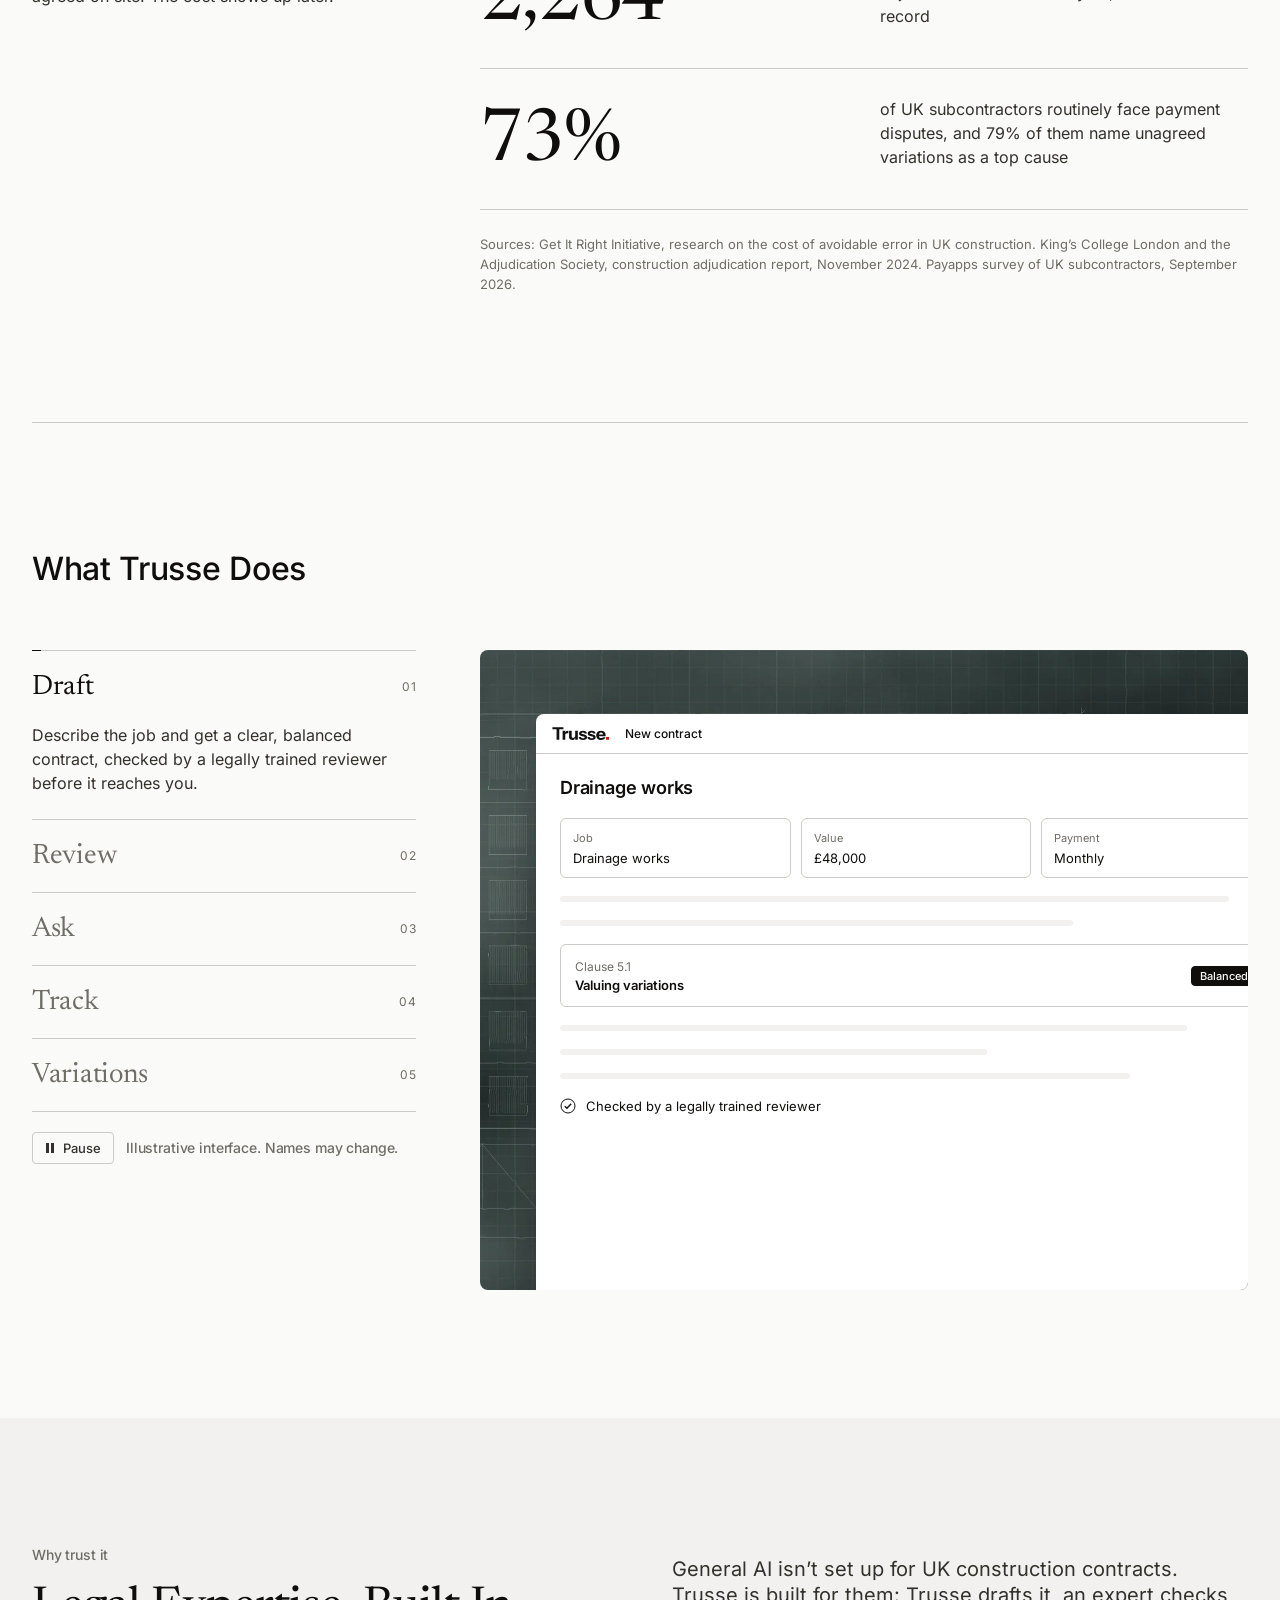
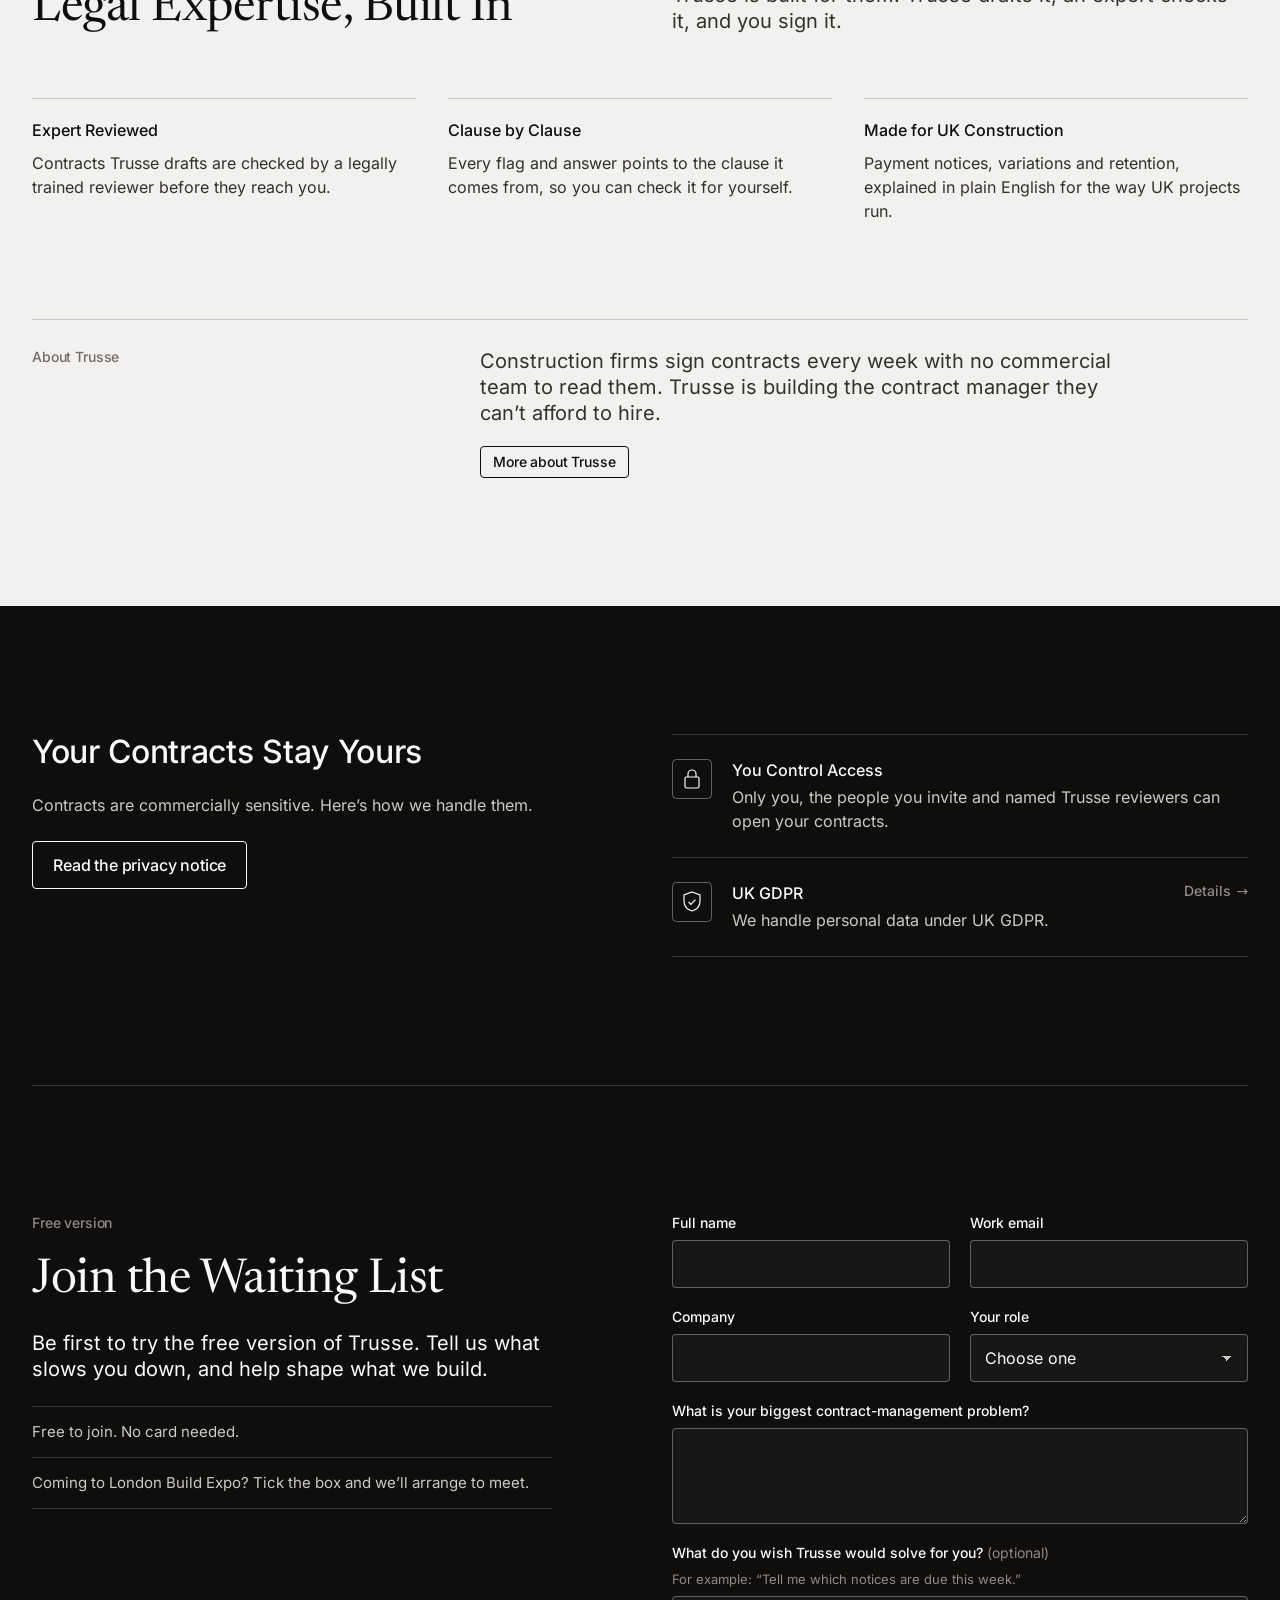
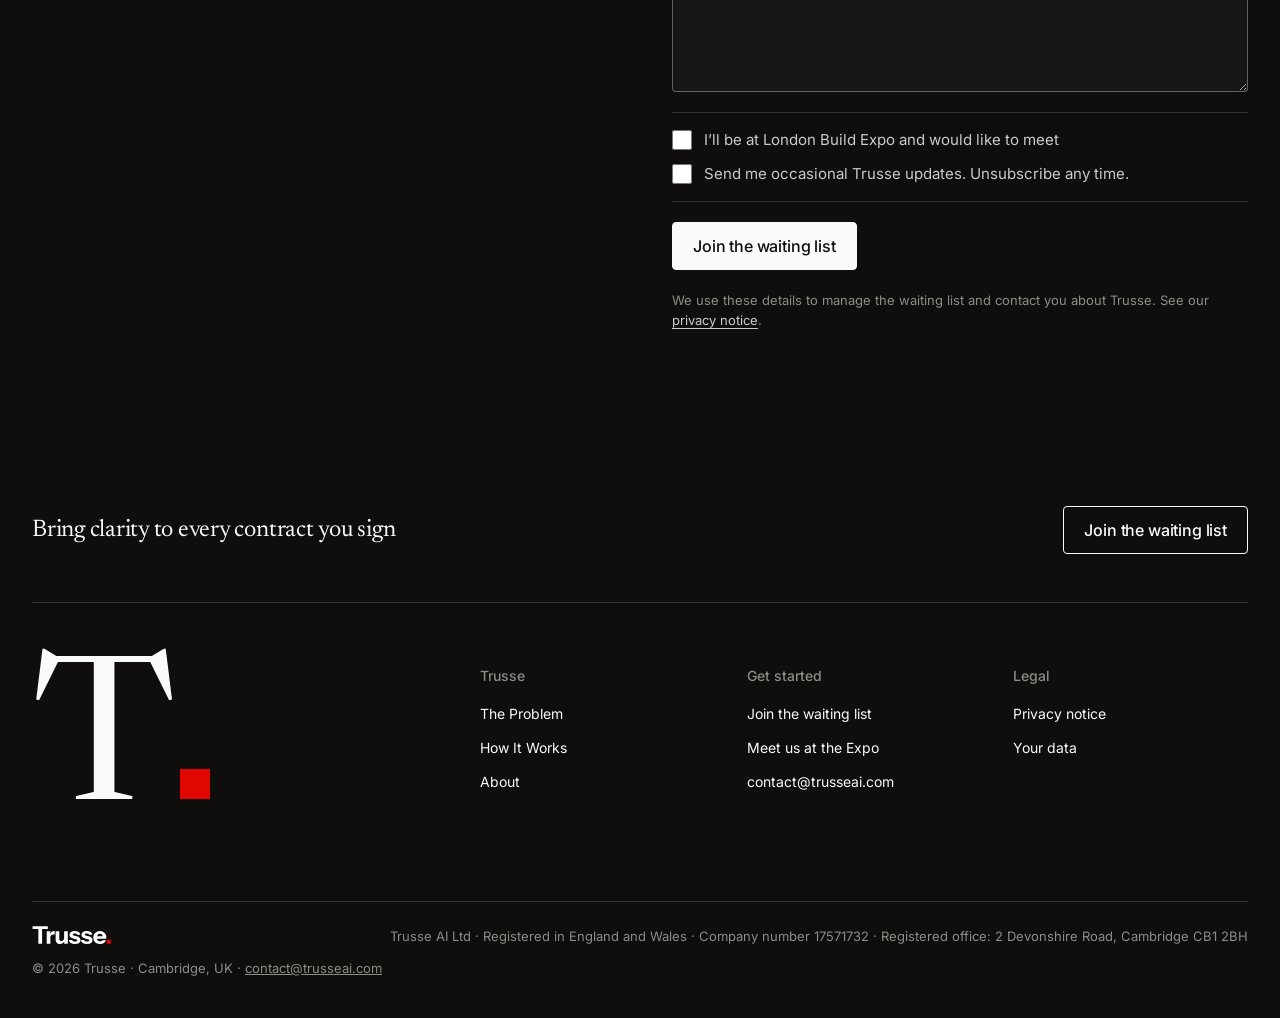
==== commit 1914b5f8: "Balance heading line breaks" ====
--- a/index.html
+++ b/index.html
@@ -24,7 +24,7 @@
 <meta name="twitter:card" content="summary_large_image">
 <link rel="preload" href="assets/fonts/newsreader-latin-opsz.woff2" as="font" type="font/woff2" crossorigin>
 <link rel="preload" href="assets/fonts/inter-latin-wght.woff2" as="font" type="font/woff2" crossorigin>
-<link rel="stylesheet" href="assets/css/site.css?v=1">
+<link rel="stylesheet" href="assets/css/site.css?v=2">
 <script type="application/ld+json">
 {"@context":"https://schema.org","@type":"Organization","name":"Trusse","url":"https://trusseai.com/","logo":"https://trusseai.com/apple-touch-icon.png","description":"AI contract manager for UK construction."}
 </script>
--- a/assets/css/site.css
+++ b/assets/css/site.css
@@ -15,6 +15,7 @@
 body.bar-closed{--bar-h:0px}
 img,svg{display:block;max-width:100%}
 [hidden]{display:none !important}
+h1,h2,h3,.t-cta{text-wrap:balance}
 a{color:inherit}
 h1,h2,h3,p,ol,ul,dl,dd,figure{margin:0}
 ol,ul{padding:0;list-style:none}
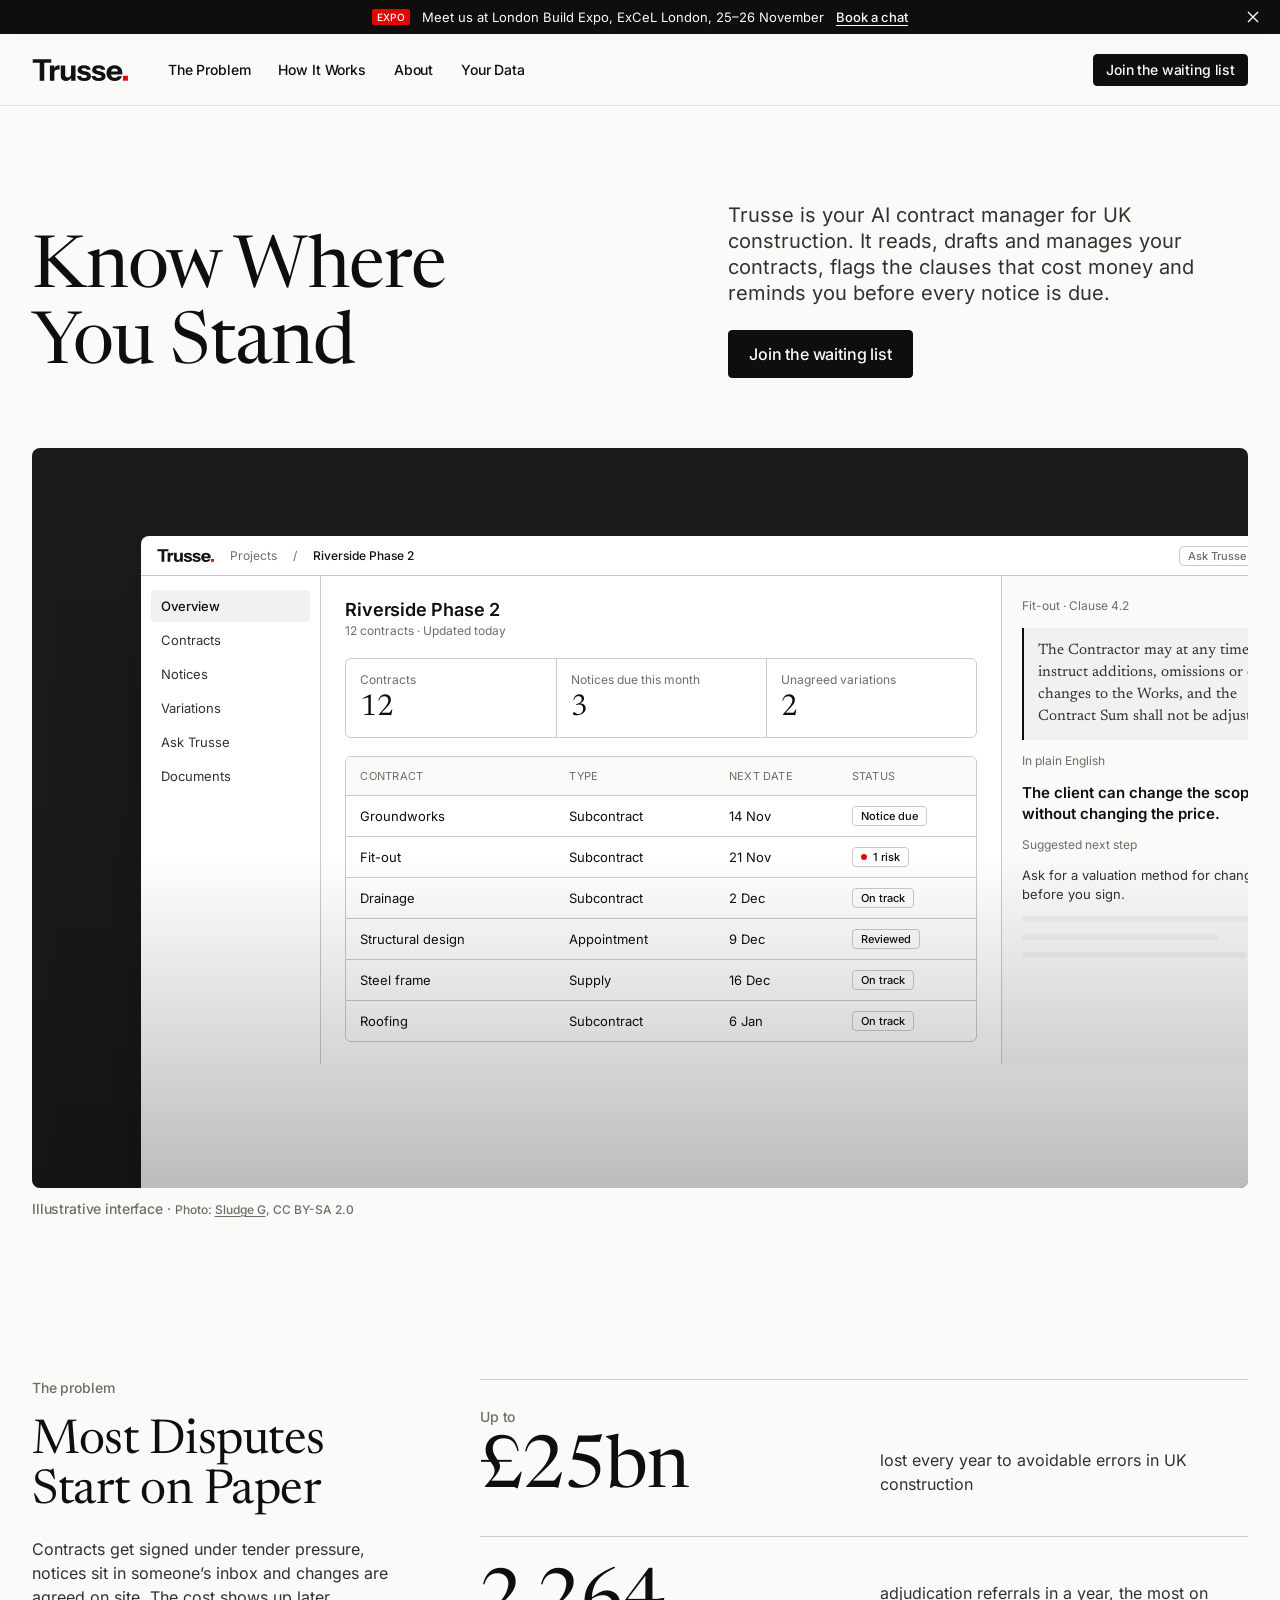
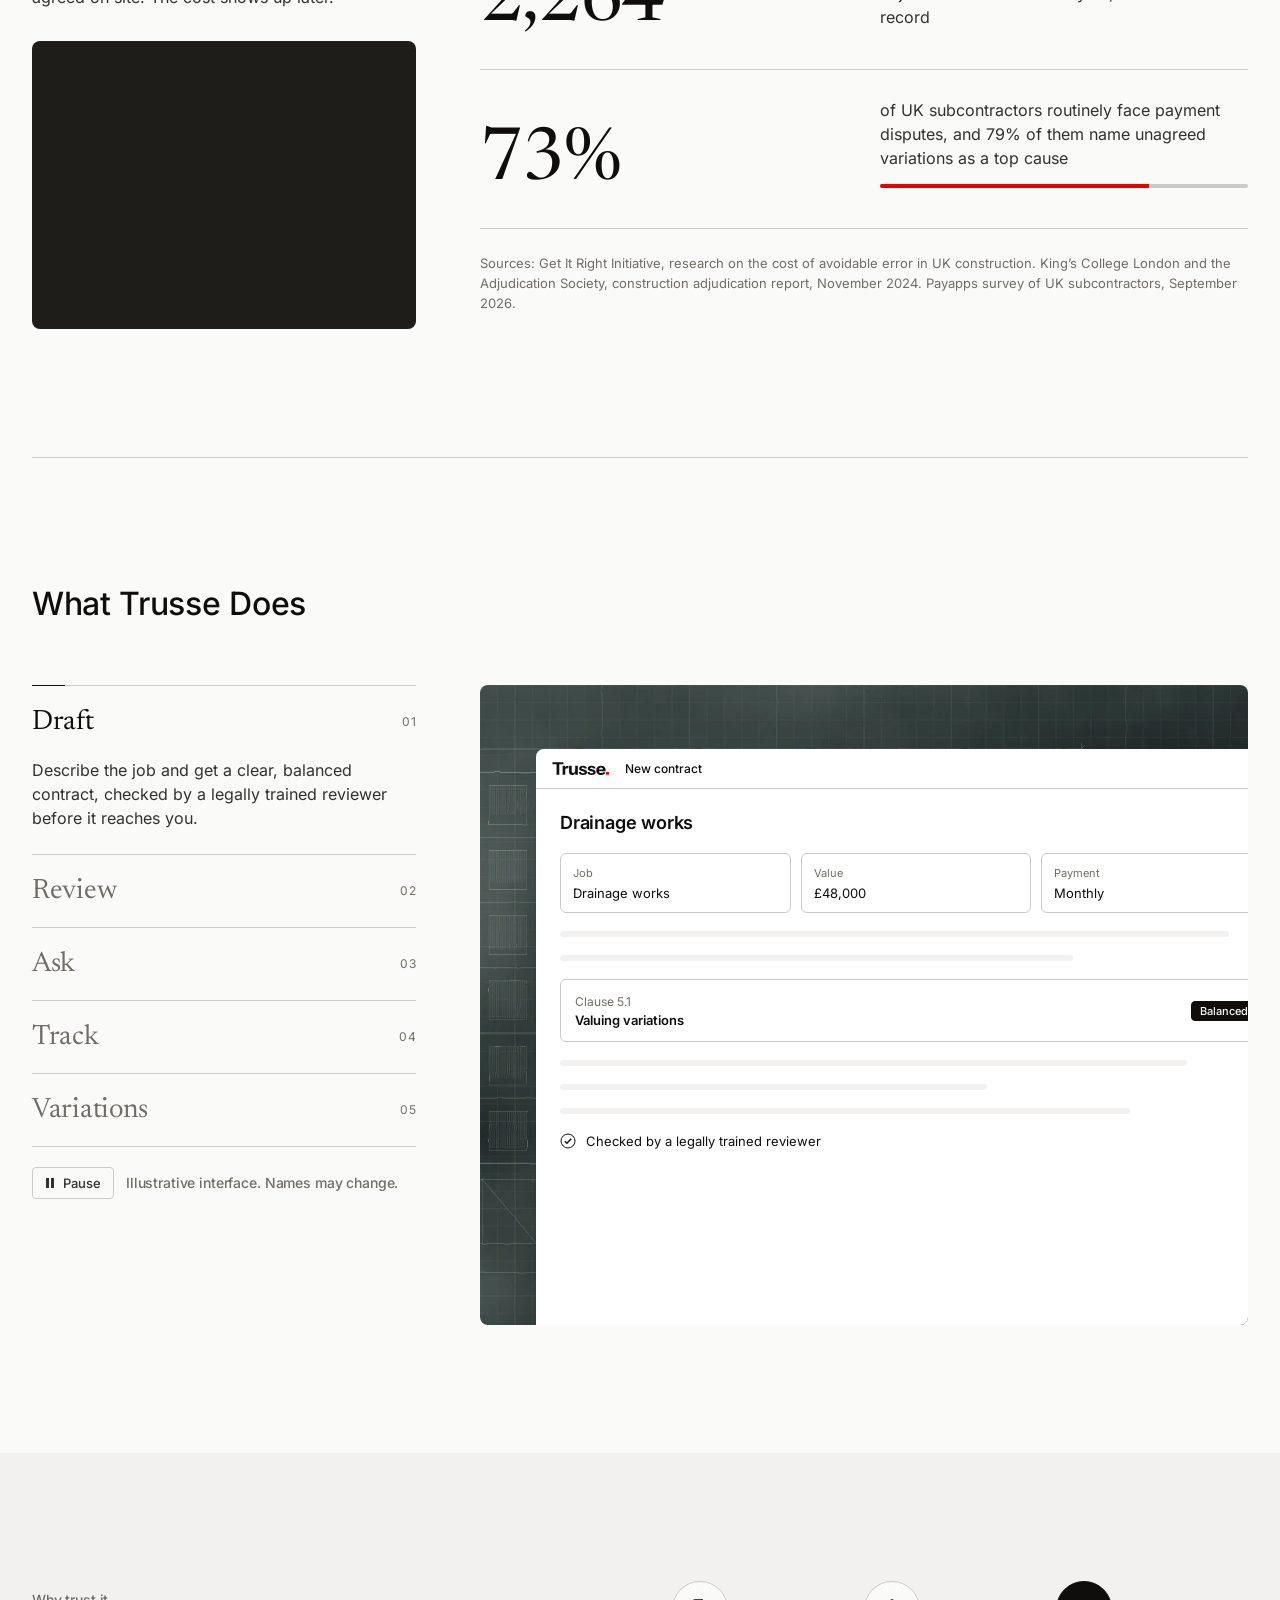
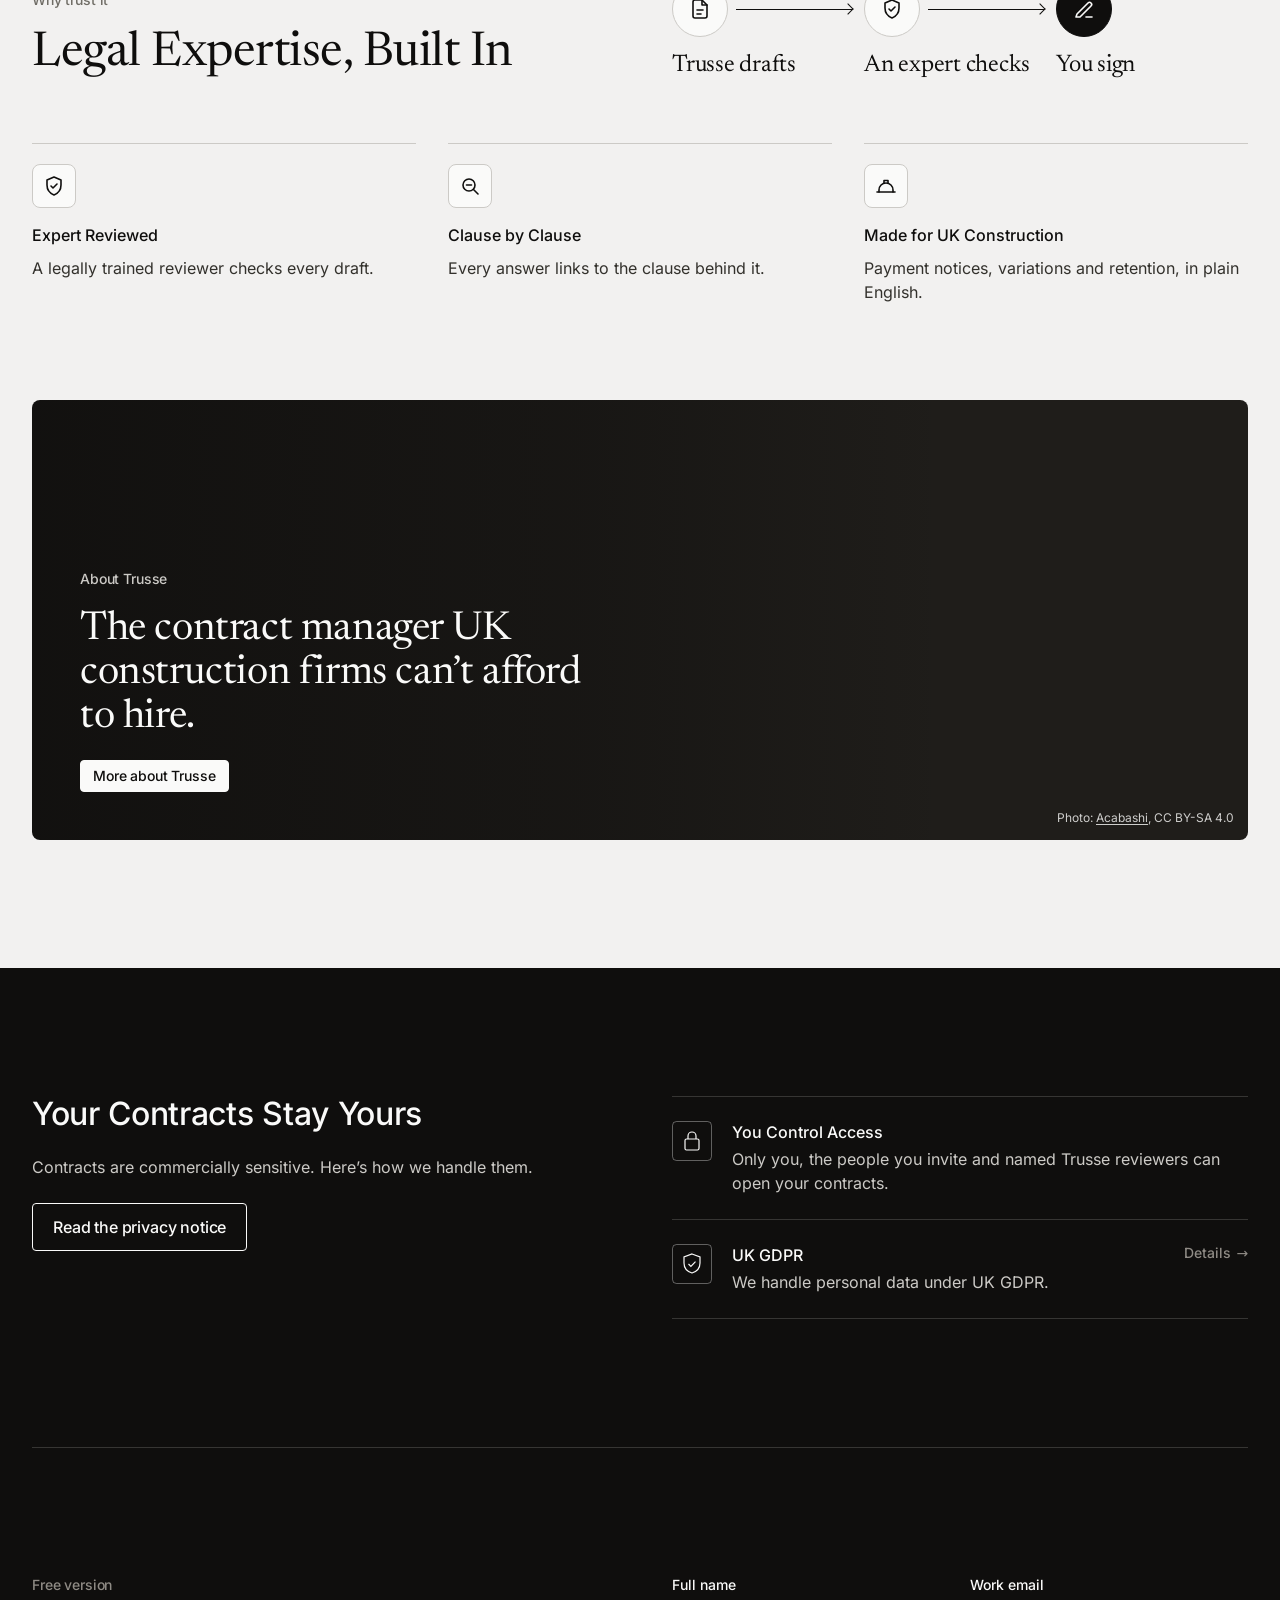
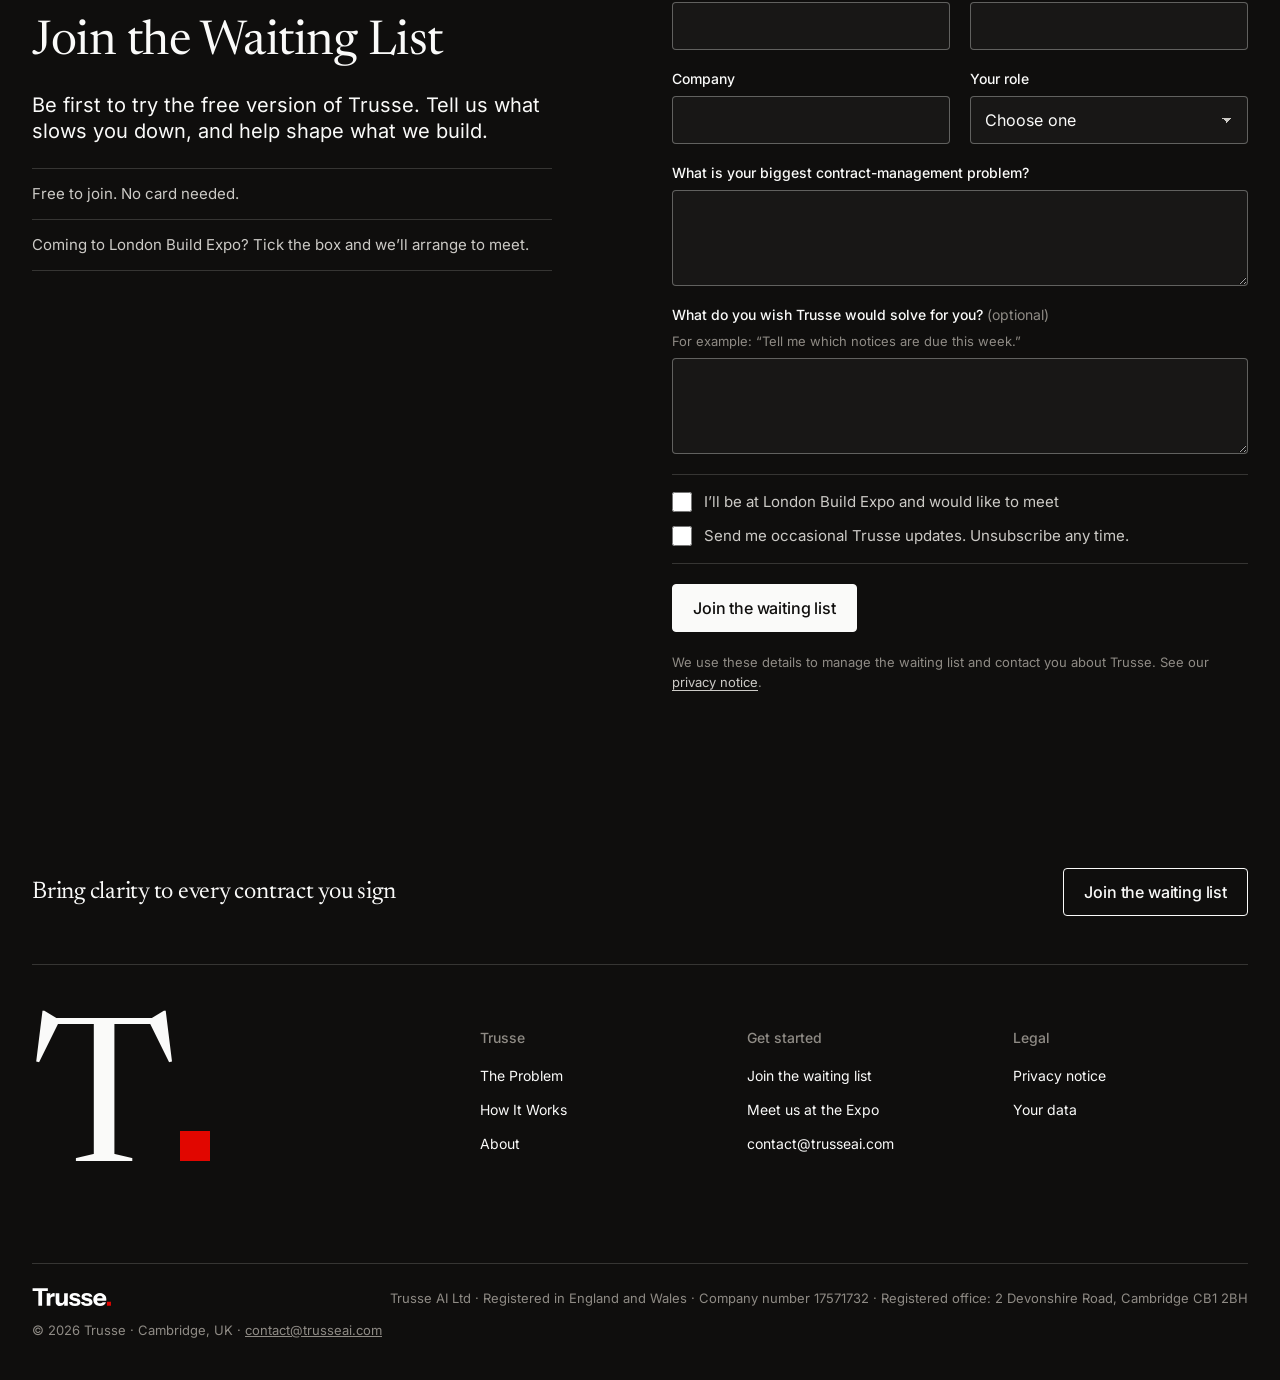
==== commit b2891a08: "Preview: photos, step picture and icons" ====
--- a/index.html
+++ b/index.html
@@ -24,7 +24,7 @@
 <meta name="twitter:card" content="summary_large_image">
 <link rel="preload" href="assets/fonts/newsreader-latin-opsz.woff2" as="font" type="font/woff2" crossorigin>
 <link rel="preload" href="assets/fonts/inter-latin-wght.woff2" as="font" type="font/woff2" crossorigin>
-<link rel="stylesheet" href="assets/css/site.css?v=2">
+<link rel="stylesheet" href="assets/css/site.css?v=3">
 <script type="application/ld+json">
 {"@context":"https://schema.org","@type":"Organization","name":"Trusse","url":"https://trusseai.com/","logo":"https://trusseai.com/apple-touch-icon.png","description":"AI contract manager for UK construction."}
 </script>
@@ -92,7 +92,7 @@
       </div>
     </div>
     <figure>
-      <div class="media media--hero tex-slate" role="img" aria-label="Illustration of the Trusse interface: a contract overview with notices due, a flagged clause and its plain-English summary, shown on a painted texture with an engraved roof truss.">
+      <div class="media media--hero photo-hero" role="img" aria-label="Illustration of the Trusse interface: a contract overview with notices due, a flagged clause and its plain-English summary, shown over a photo of a London construction site.">
         <div class="ui ui--hero" aria-hidden="true">
           <div class="ui__bar"><img src="assets/img/logo-ink.svg" alt=""><span>Projects</span><span>/</span><span class="ui__crumb">Riverside Phase 2</span><span style="margin-left:auto" class="tag">Ask Trusse anything</span></div>
           <div class="ui__body" style="grid-template-columns:180px 1fr 320px">
@@ -129,7 +129,7 @@
         </div>
         <div class="media__shade"></div>
       </div>
-      <figcaption class="t-label" style="margin-top:12px">Illustrative interface</figcaption>
+      <figcaption class="t-label" style="margin-top:12px">Illustrative interface · <span class="credit">Photo: <a href="https://commons.wikimedia.org/wiki/File:North_Quay_construction_site,_London_2024-11-08.jpg">Sludge G</a>, CC BY-SA 2.0</span></figcaption>
     </figure>
   </div>
 </section>
@@ -141,12 +141,13 @@
       <p class="t-label">The problem</p>
       <h2 class="t-xl" id="problem-title">Most Disputes Start on Paper</h2>
       <p class="t-body">Contracts get signed under tender pressure, notices sit in someone’s inbox and changes are agreed on site. The cost shows up later.</p>
+      <div class="photo photo--problem" role="img" aria-label="A site worker in a hard hat and hi-vis jacket on scaffolding"></div>
     </div>
     <div>
       <dl class="rows">
         <div class="row"><dt class="row__num"><small>Up to</small>£25bn</dt><dd class="t-body">lost every year to avoidable errors in UK construction</dd></div>
         <div class="row"><dt class="row__num">2,264</dt><dd class="t-body">adjudication referrals in a year, the most on record</dd></div>
-        <div class="row"><dt class="row__num">73%</dt><dd class="t-body">of UK subcontractors routinely face payment disputes, and 79% of them name unagreed variations as a top cause</dd></div>
+        <div class="row"><dt class="row__num">73%</dt><dd class="t-body">of UK subcontractors routinely face payment disputes, and 79% of them name unagreed variations as a top cause<span class="meter" aria-hidden="true"><i style="width:73%"></i></span></dd></div>
       </dl>
       <p class="sources">Sources: Get It Right Initiative, research on the cost of avoidable error in UK construction. King’s College London and the Adjudication Society, construction adjudication report, November 2024. Payapps survey of UK subcontractors, September 2026.</p>
     </div>
@@ -294,20 +295,25 @@
         <p class="t-label">Why trust it</p>
         <h2 class="t-xl" id="trust-title">Legal Expertise, Built In</h2>
       </div>
-      <p class="t-sub" style="max-width:560px">General AI isn’t set up for UK construction contracts. Trusse is built for them: Trusse drafts it, an expert checks it, and you sign it.</p>
+      <ol class="flow" aria-label="How a Trusse contract is made">
+        <li><span class="flow__icon"><svg viewBox="0 0 24 24" width="24" height="24" fill="none" stroke="currentColor" stroke-width="1.6" stroke-linecap="round" stroke-linejoin="round" aria-hidden="true"><path d="M14 3H7a2 2 0 0 0-2 2v14a2 2 0 0 0 2 2h10a2 2 0 0 0 2-2V8z"/><path d="M14 3v5h5"/><path d="M9 13h6M9 17h4"/></svg></span><b>Trusse drafts</b></li>
+        <li><span class="flow__icon"><svg viewBox="0 0 24 24" width="24" height="24" fill="none" stroke="currentColor" stroke-width="1.6" stroke-linecap="round" stroke-linejoin="round" aria-hidden="true"><path d="M12 3l7 3v5c0 4.5-3 8.3-7 10-4-1.7-7-5.5-7-10V6z"/><path d="M9 12l2 2 4-4"/></svg></span><b>An expert checks</b></li>
+        <li><span class="flow__icon flow__icon--red"><svg viewBox="0 0 24 24" width="24" height="24" fill="none" stroke="currentColor" stroke-width="1.6" stroke-linecap="round" stroke-linejoin="round" aria-hidden="true"><path d="M4 20h4L19 9a2.1 2.1 0 0 0-3-3L5 17z"/><path d="M14 20h6"/></svg></span><b>You sign</b></li>
+      </ol>
     </div>
     <div class="points">
-      <div class="point"><h3>Expert Reviewed</h3><p class="t-body">Contracts Trusse drafts are checked by a legally trained reviewer before they reach you.</p></div>
-      <div class="point"><h3>Clause by Clause</h3><p class="t-body">Every flag and answer points to the clause it comes from, so you can check it for yourself.</p></div>
-      <div class="point"><h3>Made for UK Construction</h3><p class="t-body">Payment notices, variations and retention, explained in plain English for the way UK projects run.</p></div>
-    </div>
-
-    <div class="about-strip" id="about">
-      <p class="t-label">About Trusse</p>
-      <div class="about-strip__body">
-        <p class="t-sub">Construction firms sign contracts every week with no commercial team to read them. Trusse is building the contract manager they can’t afford to hire.</p>
-        <a class="btn btn--sm btn--outline" href="about/">More about Trusse</a>
-      </div>
+      <div class="point"><span class="point__icon"><svg viewBox="0 0 24 24" width="24" height="24" fill="none" stroke="currentColor" stroke-width="1.6" stroke-linecap="round" stroke-linejoin="round" aria-hidden="true"><path d="M12 3l7 3v5c0 4.5-3 8.3-7 10-4-1.7-7-5.5-7-10V6z"/><path d="M9 12l2 2 4-4"/></svg></span><h3>Expert Reviewed</h3><p class="t-body">A legally trained reviewer checks every draft.</p></div>
+      <div class="point"><span class="point__icon"><svg viewBox="0 0 24 24" width="24" height="24" fill="none" stroke="currentColor" stroke-width="1.6" stroke-linecap="round" stroke-linejoin="round" aria-hidden="true"><circle cx="11" cy="11" r="6"/><path d="M20 20l-4.5-4.5"/><path d="M8.5 11h5"/></svg></span><h3>Clause by Clause</h3><p class="t-body">Every answer links to the clause behind it.</p></div>
+      <div class="point"><span class="point__icon"><svg viewBox="0 0 24 24" width="24" height="24" fill="none" stroke="currentColor" stroke-width="1.6" stroke-linecap="round" stroke-linejoin="round" aria-hidden="true"><path d="M3 18h18"/><path d="M5 18v-2a7 7 0 0 1 14 0v2"/><path d="M10 9V6.5h4V9"/></svg></span><h3>Made for UK Construction</h3><p class="t-body">Payment notices, variations and retention, in plain English.</p></div>
+    </div>
+
+    <div class="band" id="about">
+      <div class="band__body">
+        <p class="t-label">About Trusse</p>
+        <p class="band__line">The contract manager UK construction firms can’t afford to hire.</p>
+        <a class="btn btn--sm btn--light" href="about/">More about Trusse</a>
+      </div>
+      <span class="credit band__credit">Photo: <a href="https://commons.wikimedia.org/wiki/File:Construction_tower_cranes_at_Temple,_City_of_London,_England_01.jpg">Acabashi</a>, CC BY-SA 4.0</span>
     </div>
   </div>
 </section>
--- a/assets/css/site.css
+++ b/assets/css/site.css
@@ -346,3 +346,38 @@
   .reveal{opacity:1;transform:none;transition:none}
   .sc-media,.nav,.sc-tab,.btn{transition:none}
 }
+/* ---------- Photos, step picture and icons ---------- */
+.photo-hero{background-image:linear-gradient(180deg,rgba(15,14,13,.10),rgba(15,14,13,.35)),url("https://thumb.wikimedia.org/wikipedia/commons/thumb/7/74/North_Quay_construction_site%2C_London_2024-11-08.jpg/1920px-North_Quay_construction_site%2C_London_2024-11-08.jpg");background-position:center 40%}
+.credit{font-size:12px;letter-spacing:0;text-transform:none;color:var(--mid)}
+.credit a{color:inherit;text-underline-offset:2px}
+.photo{border-radius:8px;background:var(--charcoal) center/cover no-repeat}
+.photo--problem{aspect-ratio:4/3;margin-top:12px;background-image:url("https://thumb.wikimedia.org/wikipedia/commons/thumb/8/85/At_a_Building_site_%28Unsplash%29.jpg/1920px-At_a_Building_site_%28Unsplash%29.jpg");background-position:center 30%}
+.meter{display:block;height:4px;margin-top:14px;background:var(--hair);border-radius:2px;overflow:hidden}
+.meter i{display:block;height:100%;background:var(--red)}
+.flow{display:grid;grid-template-columns:repeat(3,1fr);gap:0;counter-reset:step;max-width:640px;width:100%;justify-self:end}
+.flow li{position:relative;display:flex;flex-direction:column;align-items:flex-start;gap:14px;padding-right:24px}
+.flow li:not(:last-child)::after{content:"";position:absolute;left:64px;right:12px;top:28px;height:1px;background:var(--ink)}
+.flow li:not(:last-child)::before{content:"";position:absolute;right:12px;top:24px;width:8px;height:8px;border-top:1px solid var(--ink);border-right:1px solid var(--ink);transform:rotate(45deg)}
+.flow b{font-family:var(--serif);font-weight:400;font-size:24px;line-height:28px;letter-spacing:-.24px}
+.flow__icon{display:grid;place-items:center;width:56px;height:56px;border-radius:50%;background:var(--page);border:1px solid var(--hair);color:var(--ink)}
+.flow__icon--red{background:var(--ink);border-color:var(--ink);color:var(--page)}
+.point__icon{display:grid;place-items:center;width:44px;height:44px;border-radius:8px;background:var(--page);border:1px solid var(--hair);color:var(--ink);margin-bottom:6px}
+.band{position:relative;margin-top:96px;min-height:440px;border-radius:8px;overflow:hidden;display:flex;align-items:flex-end;background:var(--charcoal) center/cover no-repeat;background-image:linear-gradient(90deg,rgba(15,14,13,.82) 0%,rgba(15,14,13,.45) 45%,rgba(15,14,13,0) 75%),url("https://thumb.wikimedia.org/wikipedia/commons/thumb/3/30/Construction_tower_cranes_at_Temple%2C_City_of_London%2C_England_01.jpg/1920px-Construction_tower_cranes_at_Temple%2C_City_of_London%2C_England_01.jpg");background-position:center 35%;color:var(--page)}
+.band__body{display:flex;flex-direction:column;align-items:flex-start;gap:20px;padding:48px;max-width:620px}
+.band .t-label{color:var(--hair)}
+.band__line{font-family:var(--serif);font-weight:400;font-size:40px;line-height:44px;letter-spacing:-.4px}
+.band__credit{position:absolute;right:14px;bottom:10px;color:rgba(250,250,249,.8)}
+@media (max-width:960px){
+  .flow{justify-self:start}
+  .band{min-height:380px}
+  .band__body{padding:28px}
+  .band__line{font-size:30px;line-height:34px}
+}
+@media (max-width:560px){
+  .flow b{font-size:18px;line-height:22px}
+  .flow__icon{width:48px;height:48px}
+  .flow li{padding-right:12px}
+  .flow li:not(:last-child)::after{left:56px;right:8px;top:24px}
+  .flow li:not(:last-child)::before{right:8px;top:20px}
+  .band{align-items:flex-end;background-image:linear-gradient(0deg,rgba(15,14,13,.85) 0%,rgba(15,14,13,.35) 60%,rgba(15,14,13,.1) 100%),url("https://thumb.wikimedia.org/wikipedia/commons/thumb/3/30/Construction_tower_cranes_at_Temple%2C_City_of_London%2C_England_01.jpg/1920px-Construction_tower_cranes_at_Temple%2C_City_of_London%2C_England_01.jpg")}
+}
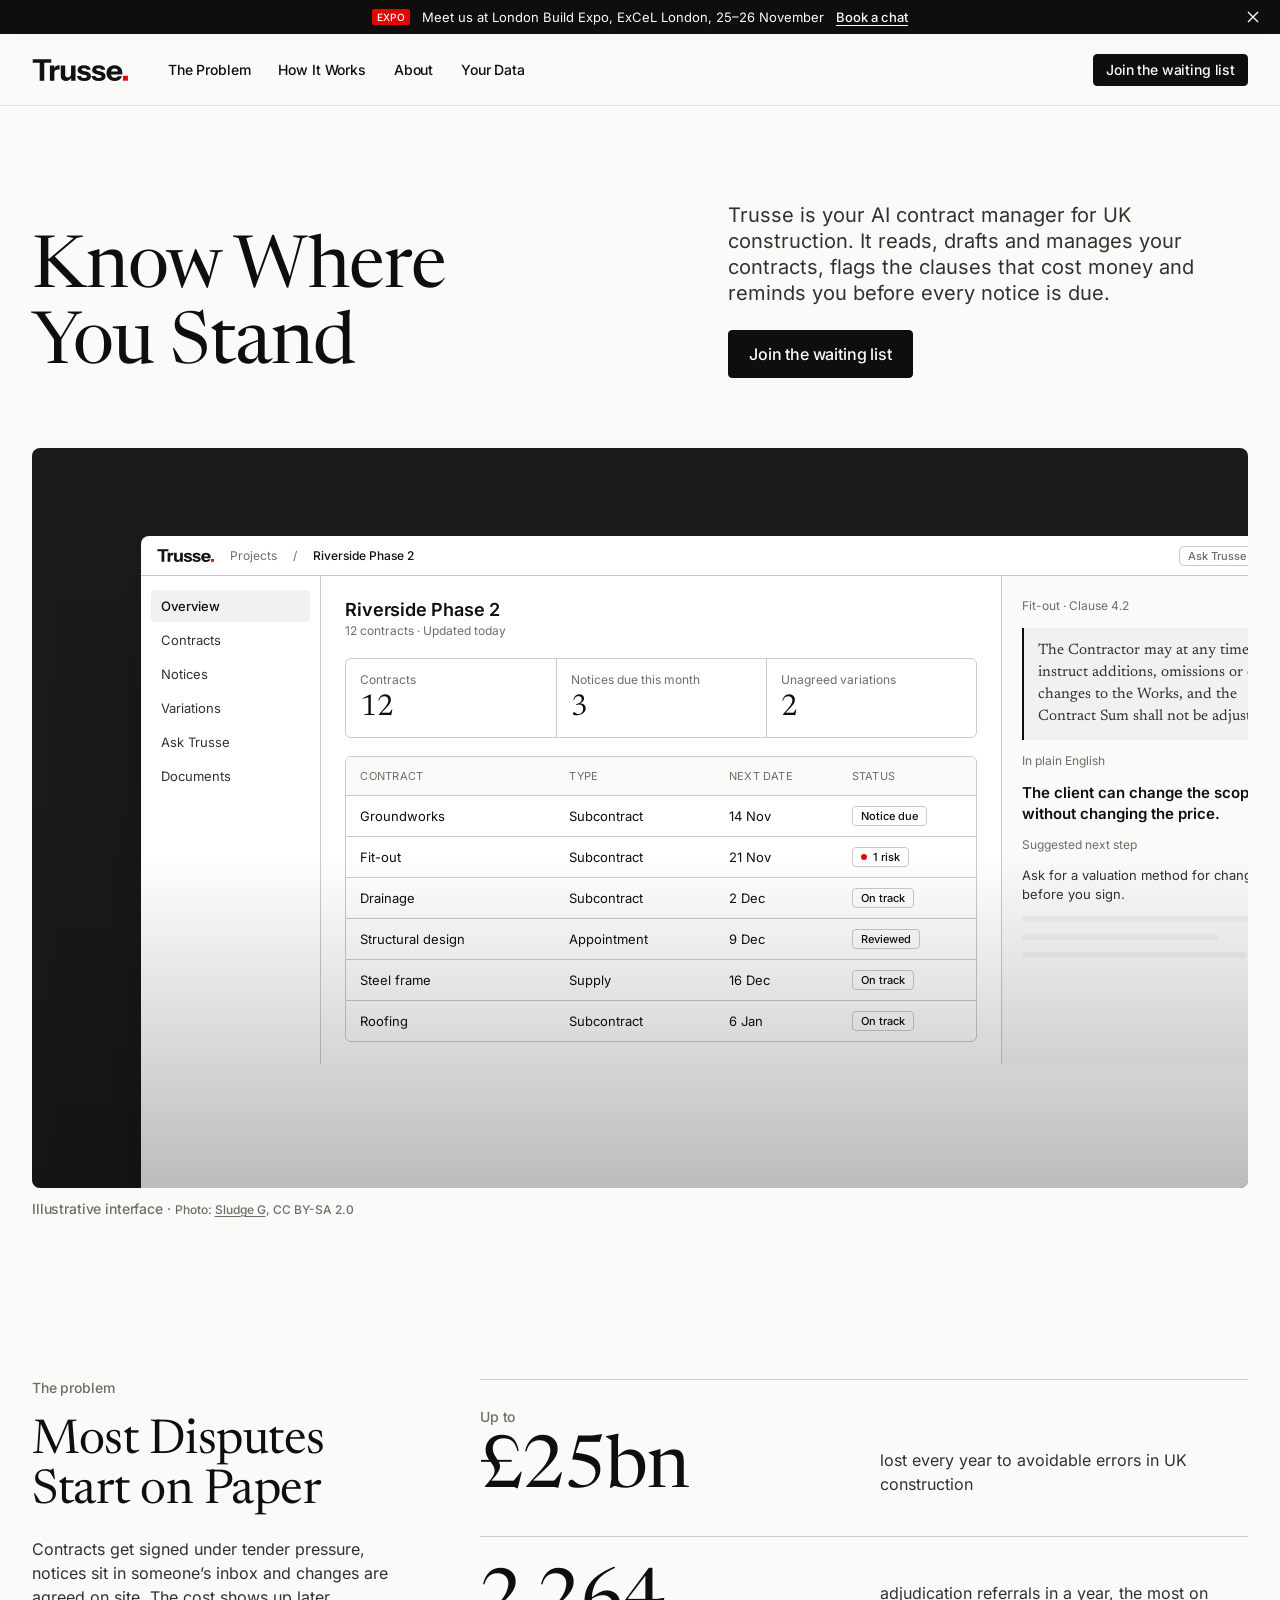
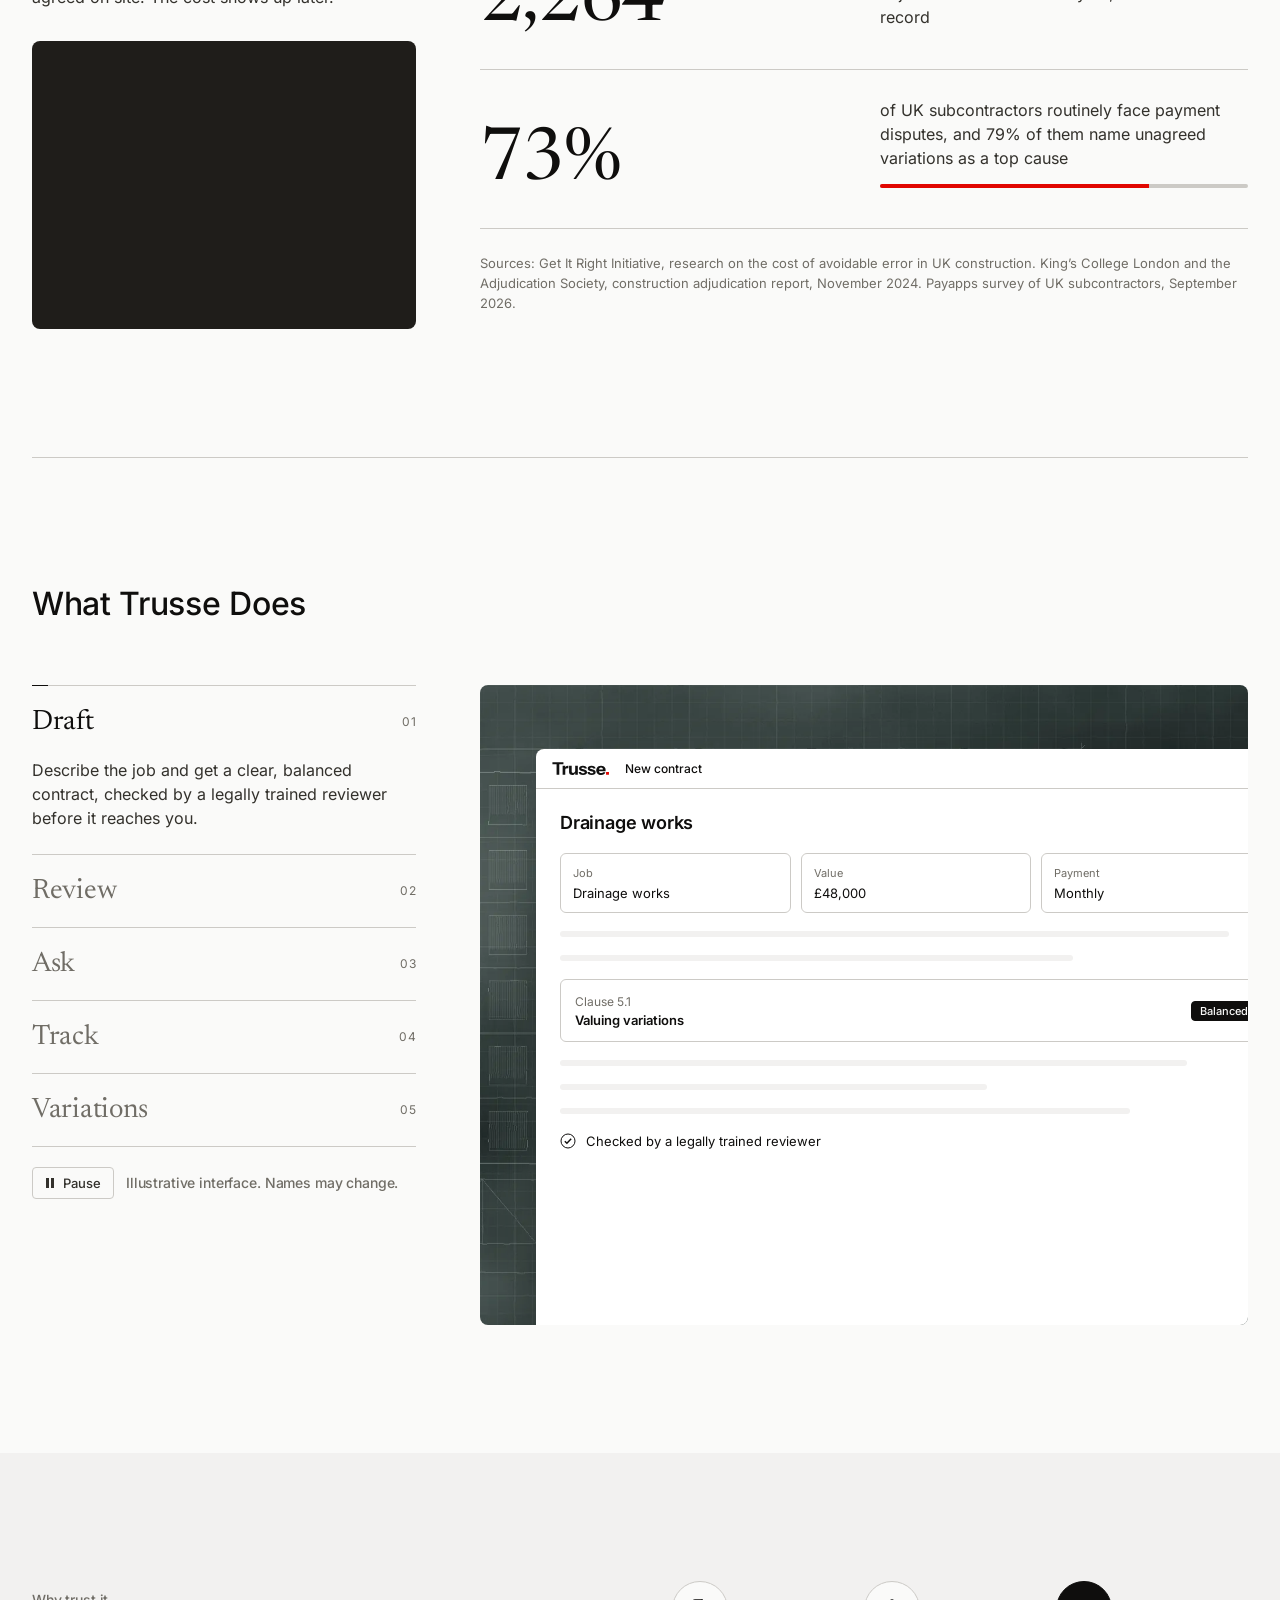
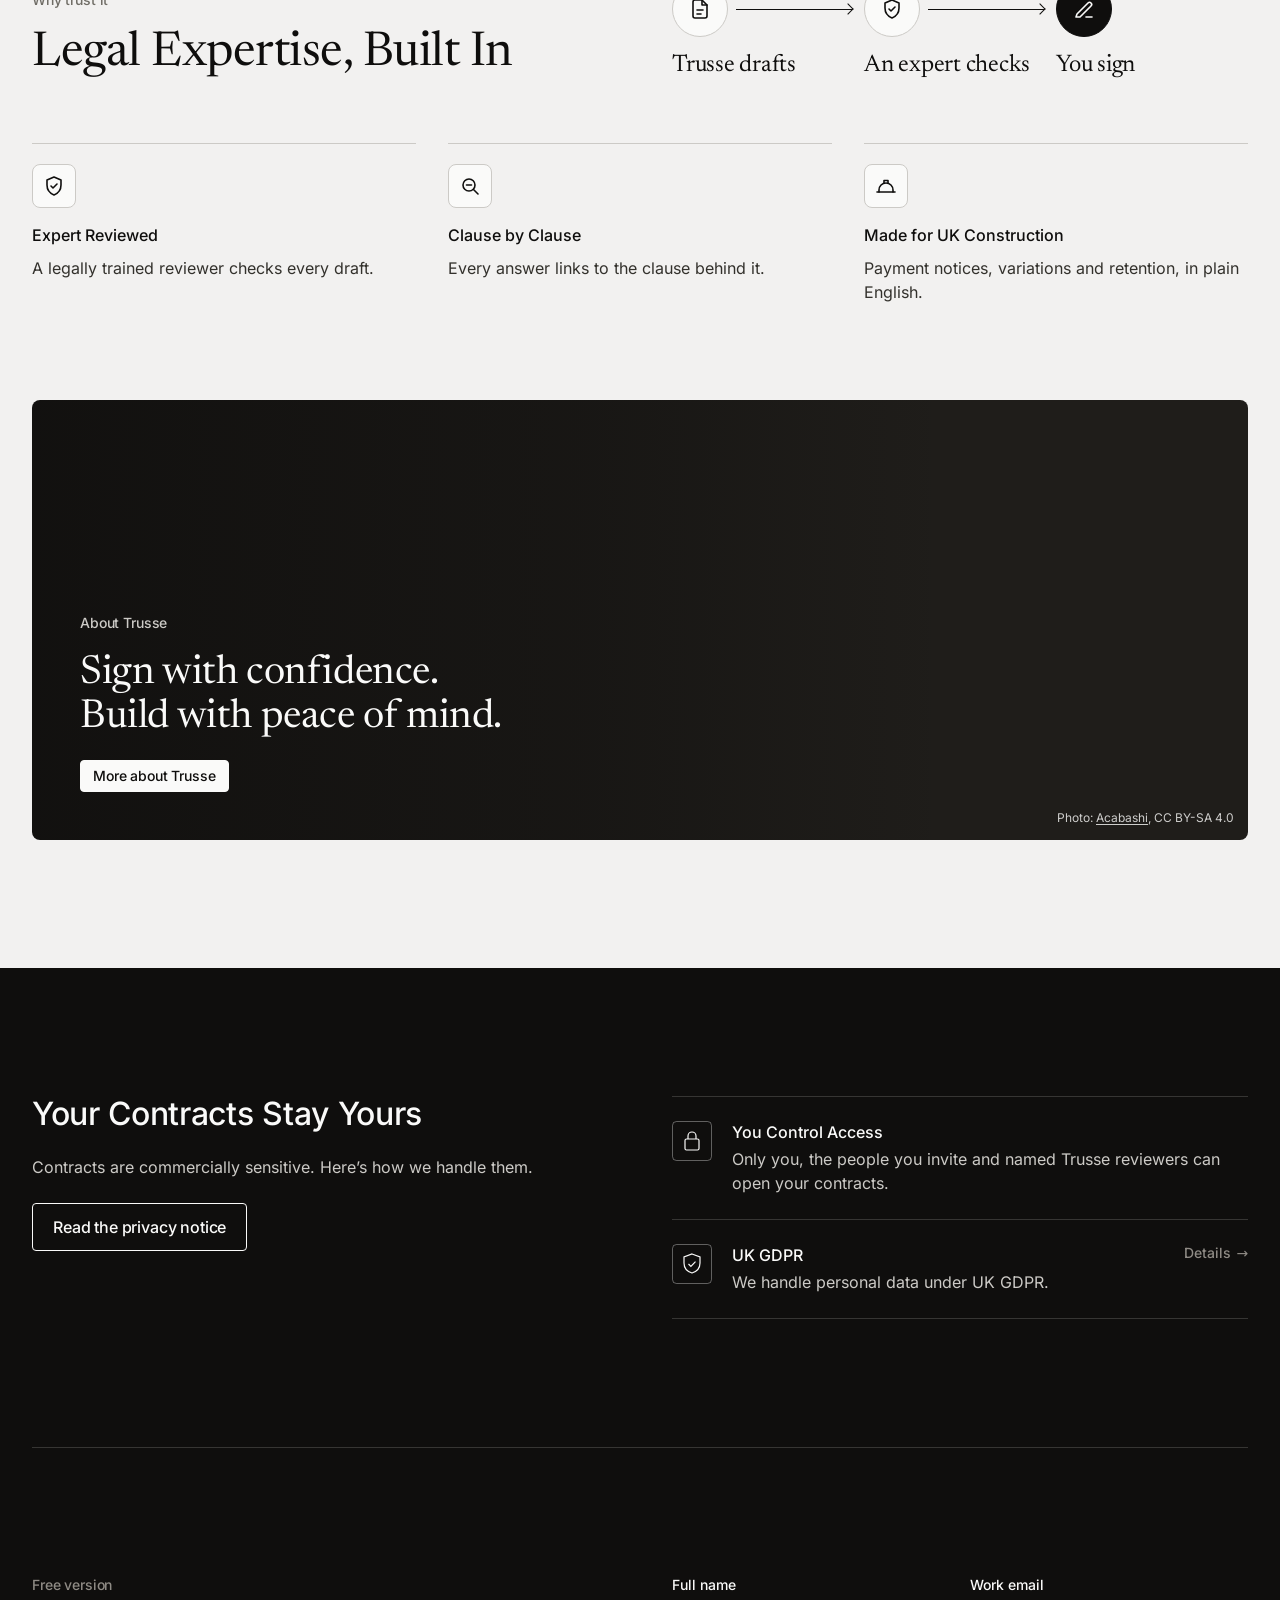
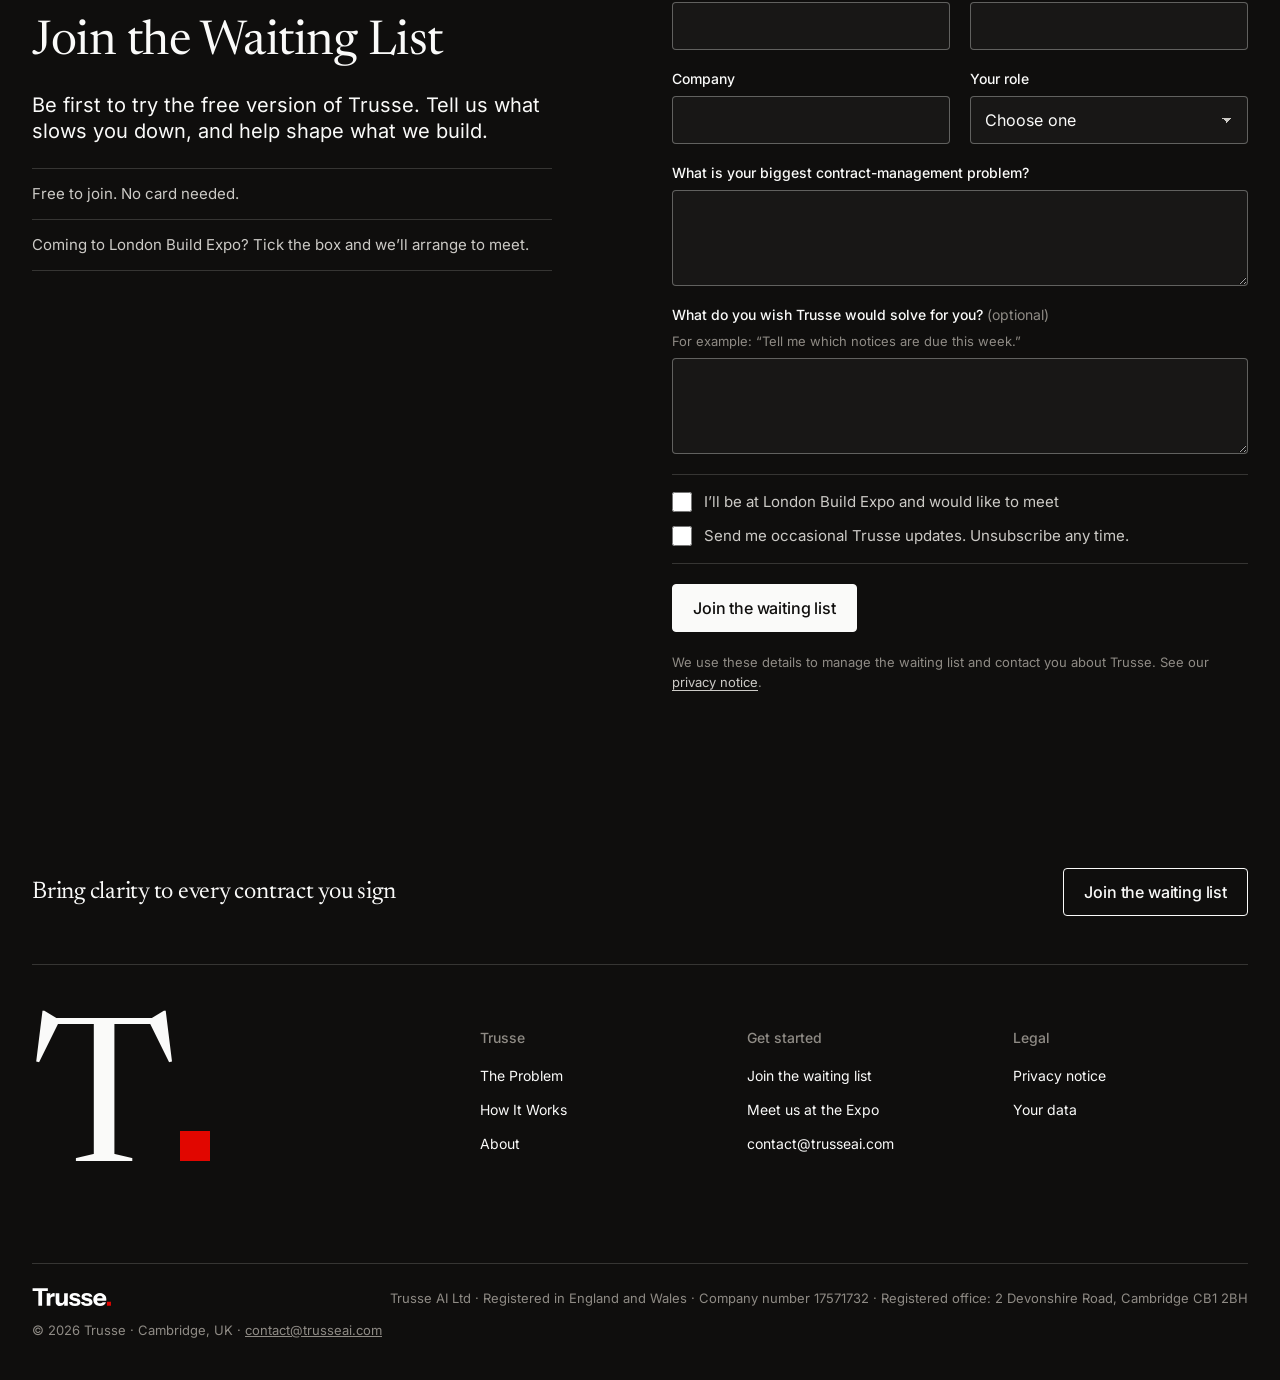
==== commit 015323f8: "About band: positive line, one sentence per line" ====
--- a/index.html
+++ b/index.html
@@ -24,7 +24,7 @@
 <meta name="twitter:card" content="summary_large_image">
 <link rel="preload" href="assets/fonts/newsreader-latin-opsz.woff2" as="font" type="font/woff2" crossorigin>
 <link rel="preload" href="assets/fonts/inter-latin-wght.woff2" as="font" type="font/woff2" crossorigin>
-<link rel="stylesheet" href="assets/css/site.css?v=3">
+<link rel="stylesheet" href="assets/css/site.css?v=4">
 <script type="application/ld+json">
 {"@context":"https://schema.org","@type":"Organization","name":"Trusse","url":"https://trusseai.com/","logo":"https://trusseai.com/apple-touch-icon.png","description":"AI contract manager for UK construction."}
 </script>
@@ -310,7 +310,7 @@
     <div class="band" id="about">
       <div class="band__body">
         <p class="t-label">About Trusse</p>
-        <p class="band__line">The contract manager UK construction firms can’t afford to hire.</p>
+        <p class="band__line">Sign with confidence.<br>Build with peace of mind.</p>
         <a class="btn btn--sm btn--light" href="about/">More about Trusse</a>
       </div>
       <span class="credit band__credit">Photo: <a href="https://commons.wikimedia.org/wiki/File:Construction_tower_cranes_at_Temple,_City_of_London,_England_01.jpg">Acabashi</a>, CC BY-SA 4.0</span>
--- a/assets/css/site.css
+++ b/assets/css/site.css
@@ -365,7 +365,7 @@
 .band{position:relative;margin-top:96px;min-height:440px;border-radius:8px;overflow:hidden;display:flex;align-items:flex-end;background:var(--charcoal) center/cover no-repeat;background-image:linear-gradient(90deg,rgba(15,14,13,.82) 0%,rgba(15,14,13,.45) 45%,rgba(15,14,13,0) 75%),url("https://thumb.wikimedia.org/wikipedia/commons/thumb/3/30/Construction_tower_cranes_at_Temple%2C_City_of_London%2C_England_01.jpg/1920px-Construction_tower_cranes_at_Temple%2C_City_of_London%2C_England_01.jpg");background-position:center 35%;color:var(--page)}
 .band__body{display:flex;flex-direction:column;align-items:flex-start;gap:20px;padding:48px;max-width:620px}
 .band .t-label{color:var(--hair)}
-.band__line{font-family:var(--serif);font-weight:400;font-size:40px;line-height:44px;letter-spacing:-.4px}
+.band__line{font-family:var(--serif);font-weight:400;font-size:40px;line-height:44px;letter-spacing:-.4px;text-wrap:balance}
 .band__credit{position:absolute;right:14px;bottom:10px;color:rgba(250,250,249,.8)}
 @media (max-width:960px){
   .flow{justify-self:start}
@@ -379,5 +379,7 @@
   .flow li{padding-right:12px}
   .flow li:not(:last-child)::after{left:56px;right:8px;top:24px}
   .flow li:not(:last-child)::before{right:8px;top:20px}
+  .band__credit{top:10px;bottom:auto}
+  .band__line{font-size:26px;line-height:30px}
   .band{align-items:flex-end;background-image:linear-gradient(0deg,rgba(15,14,13,.85) 0%,rgba(15,14,13,.35) 60%,rgba(15,14,13,.1) 100%),url("https://thumb.wikimedia.org/wikipedia/commons/thumb/3/30/Construction_tower_cranes_at_Temple%2C_City_of_London%2C_England_01.jpg/1920px-Construction_tower_cranes_at_Temple%2C_City_of_London%2C_England_01.jpg")}
 }
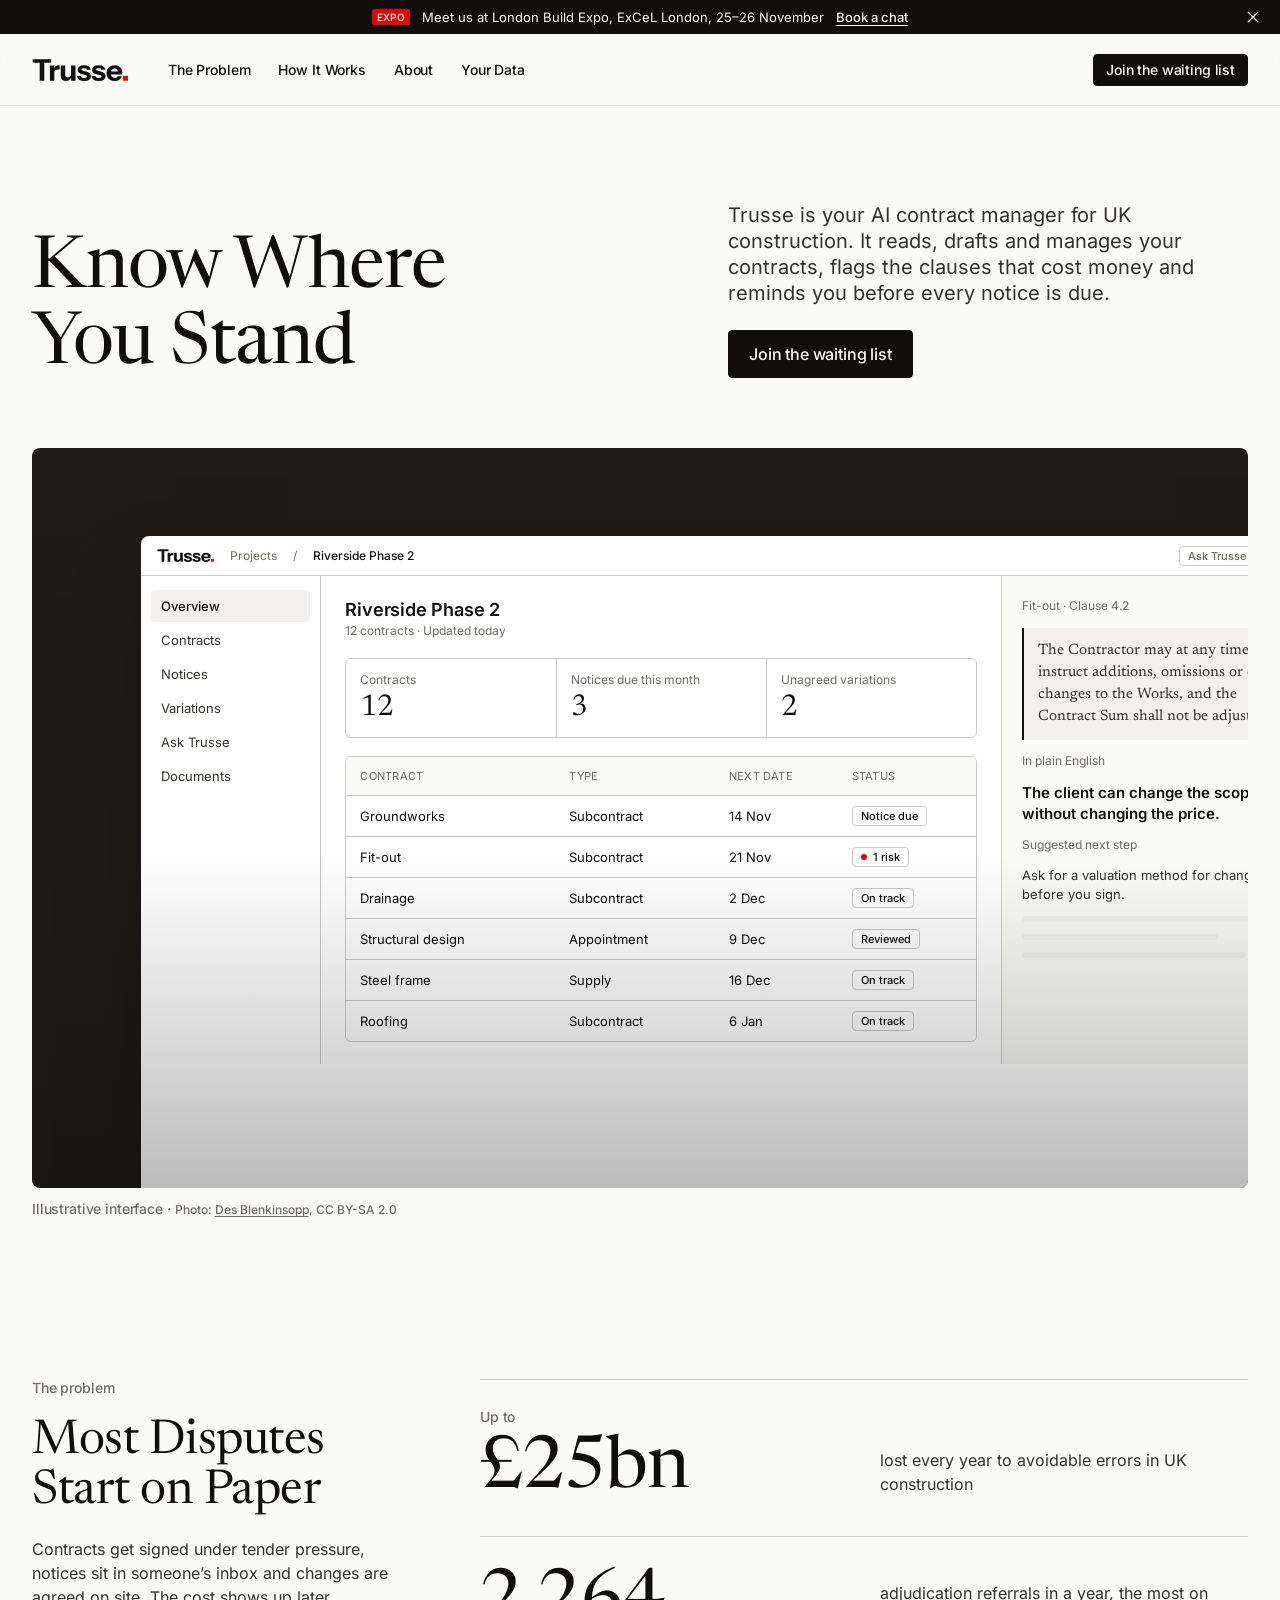
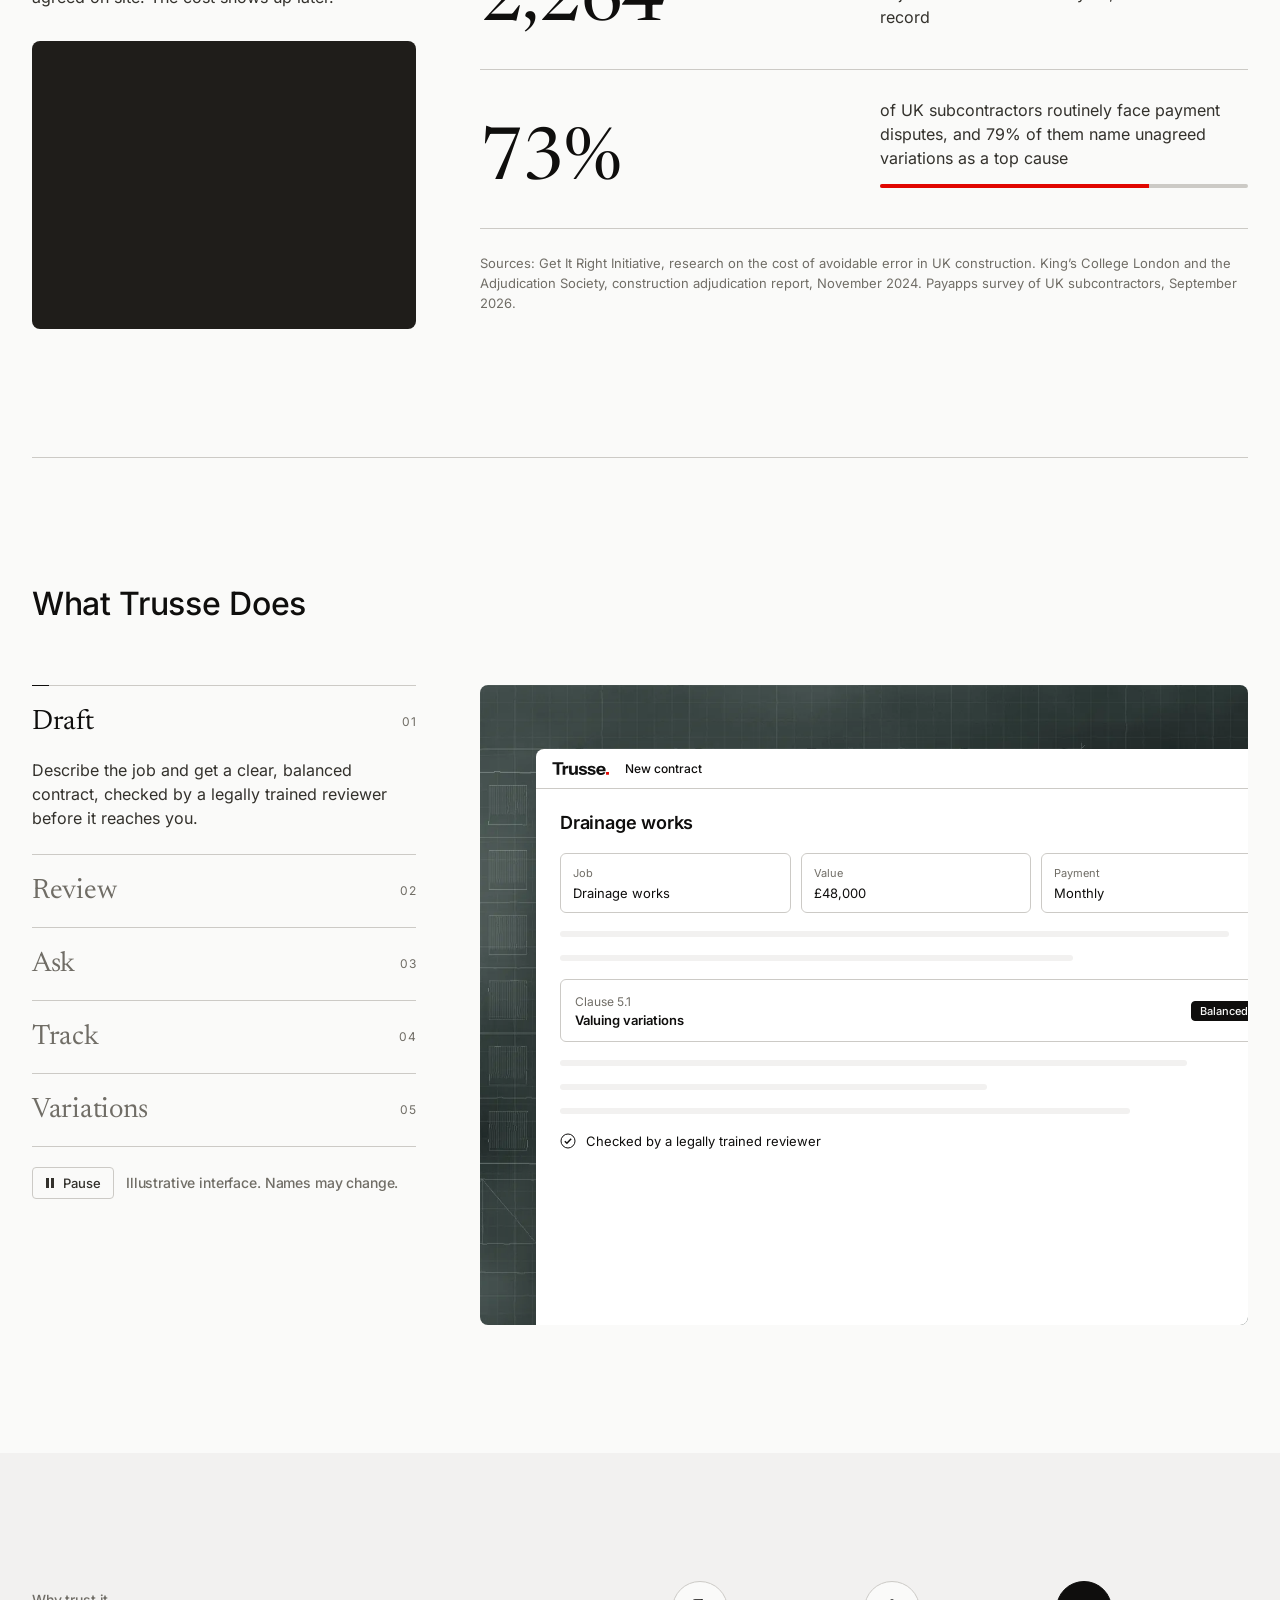
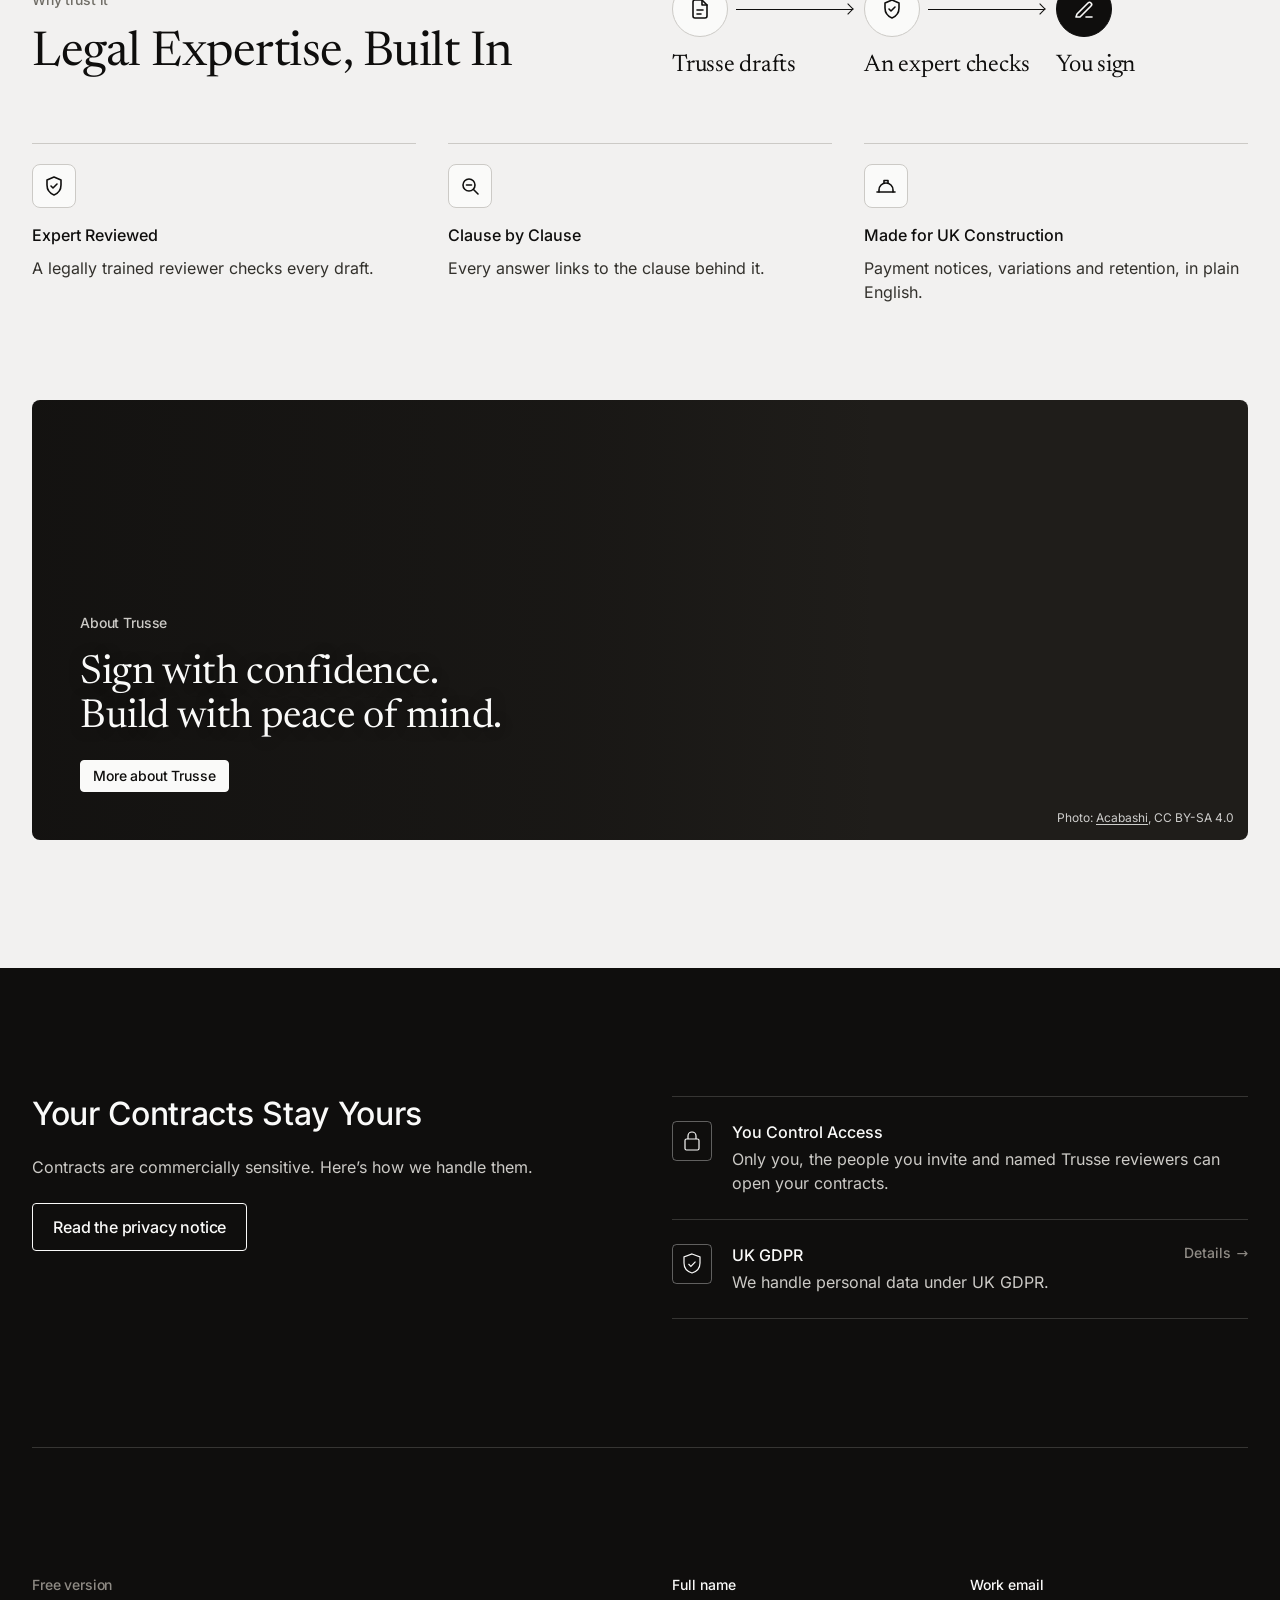
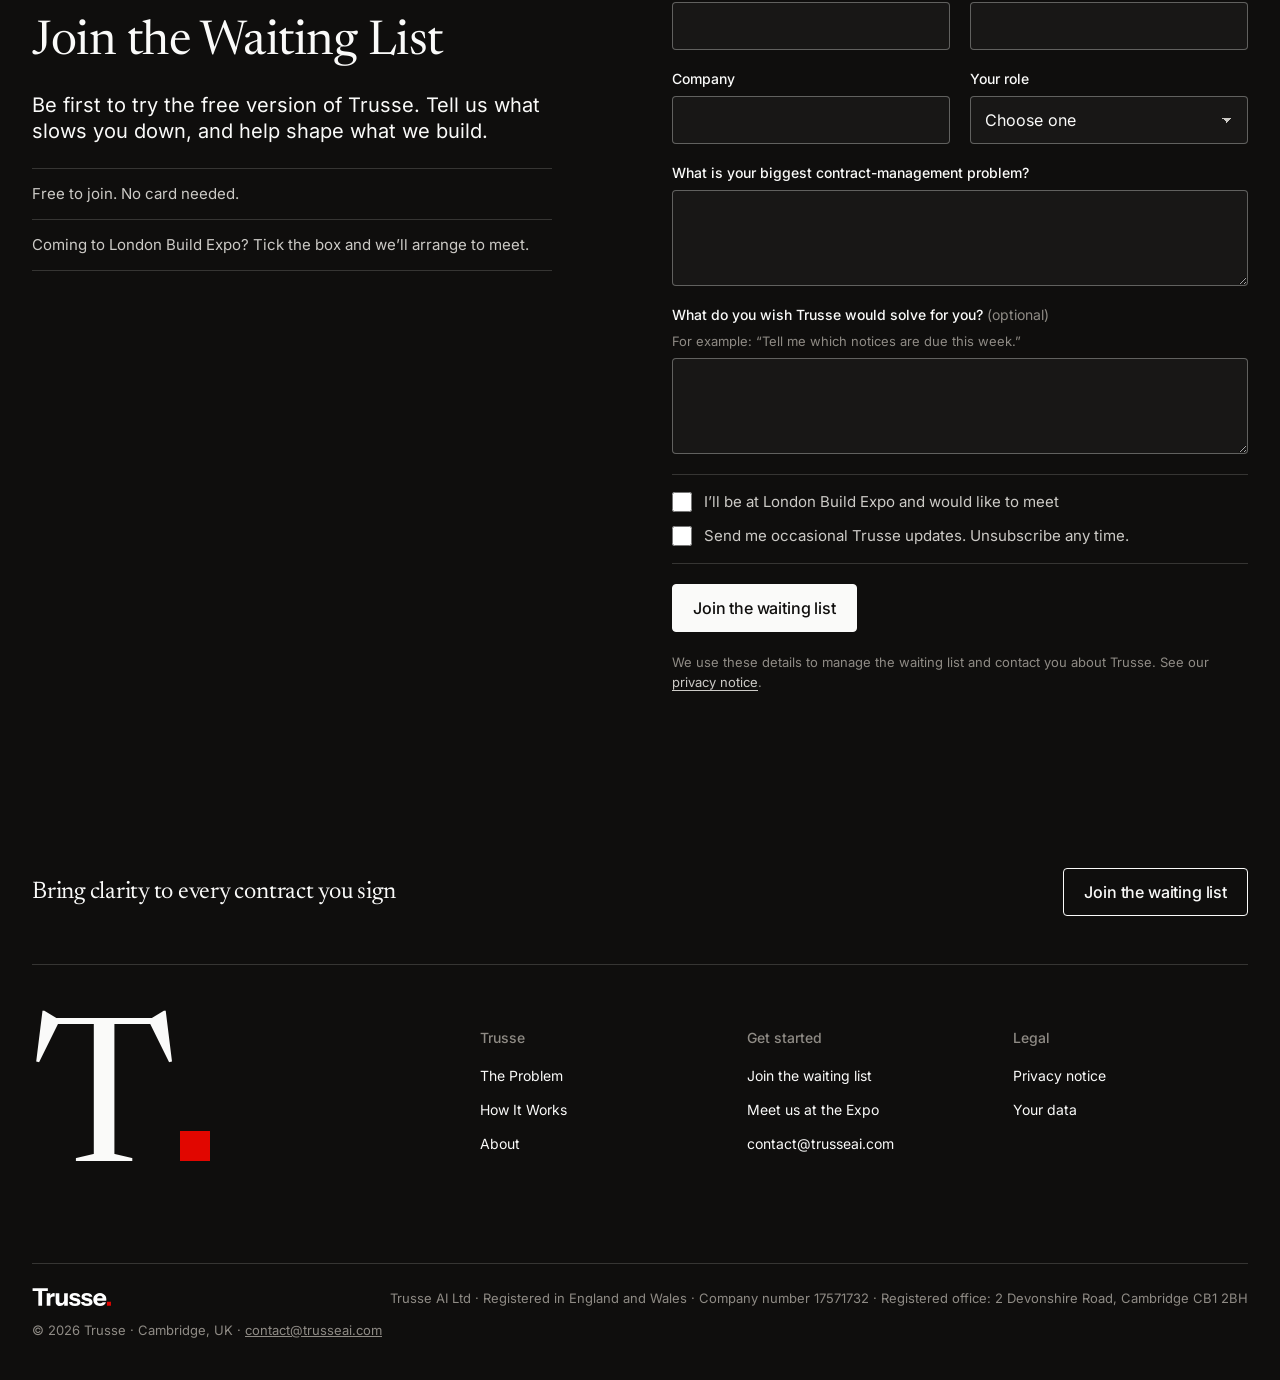
==== commit 9fe05400: "Preview: sunny-sky photos for the hero and About band" ====
--- a/index.html
+++ b/index.html
@@ -24,7 +24,7 @@
 <meta name="twitter:card" content="summary_large_image">
 <link rel="preload" href="assets/fonts/newsreader-latin-opsz.woff2" as="font" type="font/woff2" crossorigin>
 <link rel="preload" href="assets/fonts/inter-latin-wght.woff2" as="font" type="font/woff2" crossorigin>
-<link rel="stylesheet" href="assets/css/site.css?v=4">
+<link rel="stylesheet" href="assets/css/site.css?v=6">
 <script type="application/ld+json">
 {"@context":"https://schema.org","@type":"Organization","name":"Trusse","url":"https://trusseai.com/","logo":"https://trusseai.com/apple-touch-icon.png","description":"AI contract manager for UK construction."}
 </script>
@@ -129,7 +129,7 @@
         </div>
         <div class="media__shade"></div>
       </div>
-      <figcaption class="t-label" style="margin-top:12px">Illustrative interface · <span class="credit">Photo: <a href="https://commons.wikimedia.org/wiki/File:North_Quay_construction_site,_London_2024-11-08.jpg">Sludge G</a>, CC BY-SA 2.0</span></figcaption>
+      <figcaption class="t-label" style="margin-top:12px">Illustrative interface · <span class="credit">Photo: <a href="https://commons.wikimedia.org/wiki/File:Buildings_%5E_Cranes,_Nine_Elms_-_geograph.org.uk_-_7344492.jpg">Des Blenkinsopp</a>, CC BY-SA 2.0</span></figcaption>
     </figure>
   </div>
 </section>
@@ -313,7 +313,7 @@
         <p class="band__line">Sign with confidence.<br>Build with peace of mind.</p>
         <a class="btn btn--sm btn--light" href="about/">More about Trusse</a>
       </div>
-      <span class="credit band__credit">Photo: <a href="https://commons.wikimedia.org/wiki/File:Construction_tower_cranes_at_Temple,_City_of_London,_England_01.jpg">Acabashi</a>, CC BY-SA 4.0</span>
+      <span class="credit band__credit">Photo: <a href="https://commons.wikimedia.org/wiki/File:King%27s_Cross_Central_development,_Granary_Square_and_tower_cranes_02.jpg">Acabashi</a>, CC BY-SA 4.0</span>
     </div>
   </div>
 </section>
--- a/assets/css/site.css
+++ b/assets/css/site.css
@@ -347,7 +347,7 @@
   .sc-media,.nav,.sc-tab,.btn{transition:none}
 }
 /* ---------- Photos, step picture and icons ---------- */
-.photo-hero{background-image:linear-gradient(180deg,rgba(15,14,13,.10),rgba(15,14,13,.35)),url("https://thumb.wikimedia.org/wikipedia/commons/thumb/7/74/North_Quay_construction_site%2C_London_2024-11-08.jpg/1920px-North_Quay_construction_site%2C_London_2024-11-08.jpg");background-position:center 40%}
+.photo-hero{background-image:linear-gradient(180deg,rgba(15,14,13,0),rgba(15,14,13,.18)),url("https://thumb.wikimedia.org/wikipedia/commons/thumb/0/0f/Buildings_%5E_Cranes%2C_Nine_Elms_-_geograph.org.uk_-_7344492.jpg/1920px-Buildings_%5E_Cranes%2C_Nine_Elms_-_geograph.org.uk_-_7344492.jpg");background-position:center 30%}
 .credit{font-size:12px;letter-spacing:0;text-transform:none;color:var(--mid)}
 .credit a{color:inherit;text-underline-offset:2px}
 .photo{border-radius:8px;background:var(--charcoal) center/cover no-repeat}
@@ -362,10 +362,10 @@
 .flow__icon{display:grid;place-items:center;width:56px;height:56px;border-radius:50%;background:var(--page);border:1px solid var(--hair);color:var(--ink)}
 .flow__icon--red{background:var(--ink);border-color:var(--ink);color:var(--page)}
 .point__icon{display:grid;place-items:center;width:44px;height:44px;border-radius:8px;background:var(--page);border:1px solid var(--hair);color:var(--ink);margin-bottom:6px}
-.band{position:relative;margin-top:96px;min-height:440px;border-radius:8px;overflow:hidden;display:flex;align-items:flex-end;background:var(--charcoal) center/cover no-repeat;background-image:linear-gradient(90deg,rgba(15,14,13,.82) 0%,rgba(15,14,13,.45) 45%,rgba(15,14,13,0) 75%),url("https://thumb.wikimedia.org/wikipedia/commons/thumb/3/30/Construction_tower_cranes_at_Temple%2C_City_of_London%2C_England_01.jpg/1920px-Construction_tower_cranes_at_Temple%2C_City_of_London%2C_England_01.jpg");background-position:center 35%;color:var(--page)}
+.band{position:relative;margin-top:96px;min-height:440px;border-radius:8px;overflow:hidden;display:flex;align-items:flex-end;background:var(--charcoal) center/cover no-repeat;background-image:linear-gradient(90deg,rgba(15,14,13,.72) 0%,rgba(15,14,13,.38) 45%,rgba(15,14,13,0) 70%),url("https://thumb.wikimedia.org/wikipedia/commons/thumb/2/20/King%27s_Cross_Central_development%2C_Granary_Square_and_tower_cranes_02.jpg/1920px-King%27s_Cross_Central_development%2C_Granary_Square_and_tower_cranes_02.jpg");background-position:center 35%;color:var(--page)}
 .band__body{display:flex;flex-direction:column;align-items:flex-start;gap:20px;padding:48px;max-width:620px}
 .band .t-label{color:var(--hair)}
-.band__line{font-family:var(--serif);font-weight:400;font-size:40px;line-height:44px;letter-spacing:-.4px;text-wrap:balance}
+.band__line{font-family:var(--serif);font-weight:400;font-size:40px;line-height:44px;letter-spacing:-.4px;text-wrap:balance;text-shadow:0 1px 14px rgba(15,14,13,.35)}
 .band__credit{position:absolute;right:14px;bottom:10px;color:rgba(250,250,249,.8)}
 @media (max-width:960px){
   .flow{justify-self:start}
@@ -381,5 +381,5 @@
   .flow li:not(:last-child)::before{right:8px;top:20px}
   .band__credit{top:10px;bottom:auto}
   .band__line{font-size:26px;line-height:30px}
-  .band{align-items:flex-end;background-image:linear-gradient(0deg,rgba(15,14,13,.85) 0%,rgba(15,14,13,.35) 60%,rgba(15,14,13,.1) 100%),url("https://thumb.wikimedia.org/wikipedia/commons/thumb/3/30/Construction_tower_cranes_at_Temple%2C_City_of_London%2C_England_01.jpg/1920px-Construction_tower_cranes_at_Temple%2C_City_of_London%2C_England_01.jpg")}
-}
+  .band{align-items:flex-end;background-image:linear-gradient(0deg,rgba(15,14,13,.80) 0%,rgba(15,14,13,.30) 60%,rgba(15,14,13,0) 100%),url("https://thumb.wikimedia.org/wikipedia/commons/thumb/2/20/King%27s_Cross_Central_development%2C_Granary_Square_and_tower_cranes_02.jpg/1920px-King%27s_Cross_Central_development%2C_Granary_Square_and_tower_cranes_02.jpg")}
+}
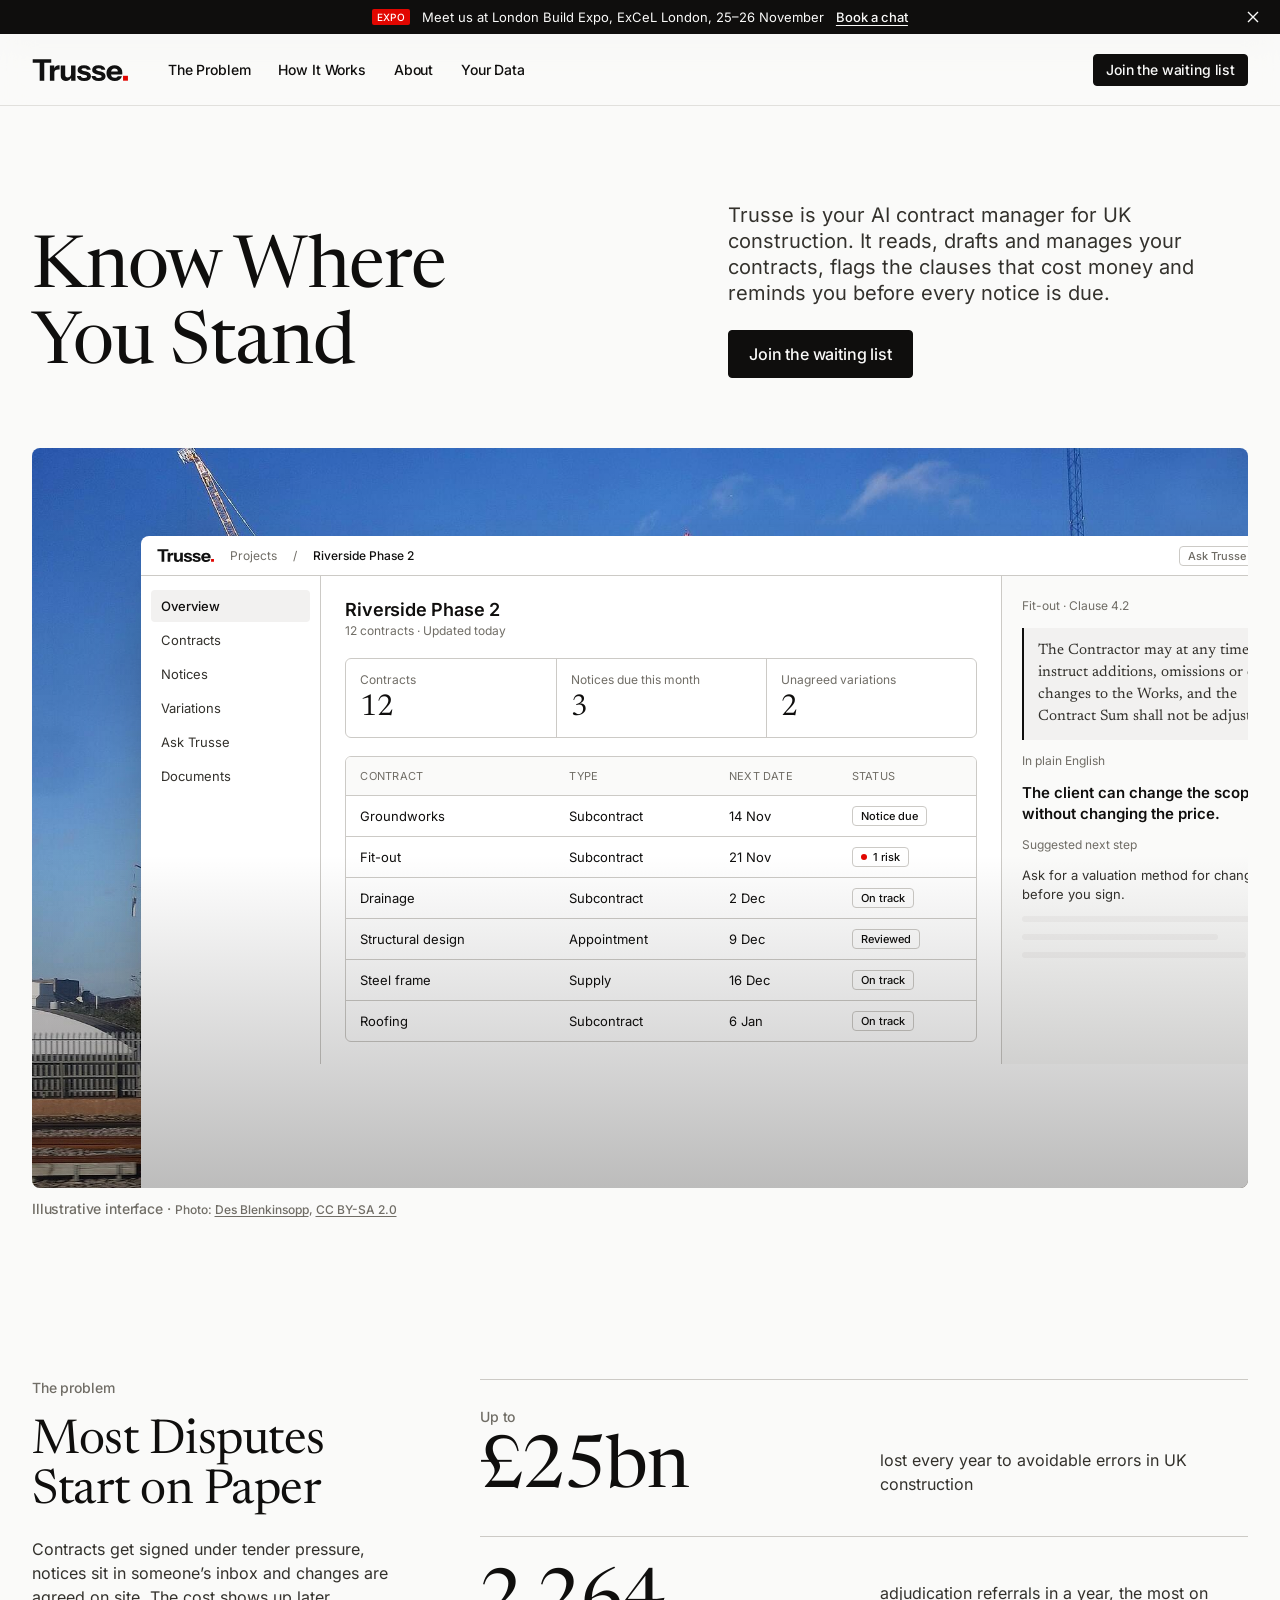
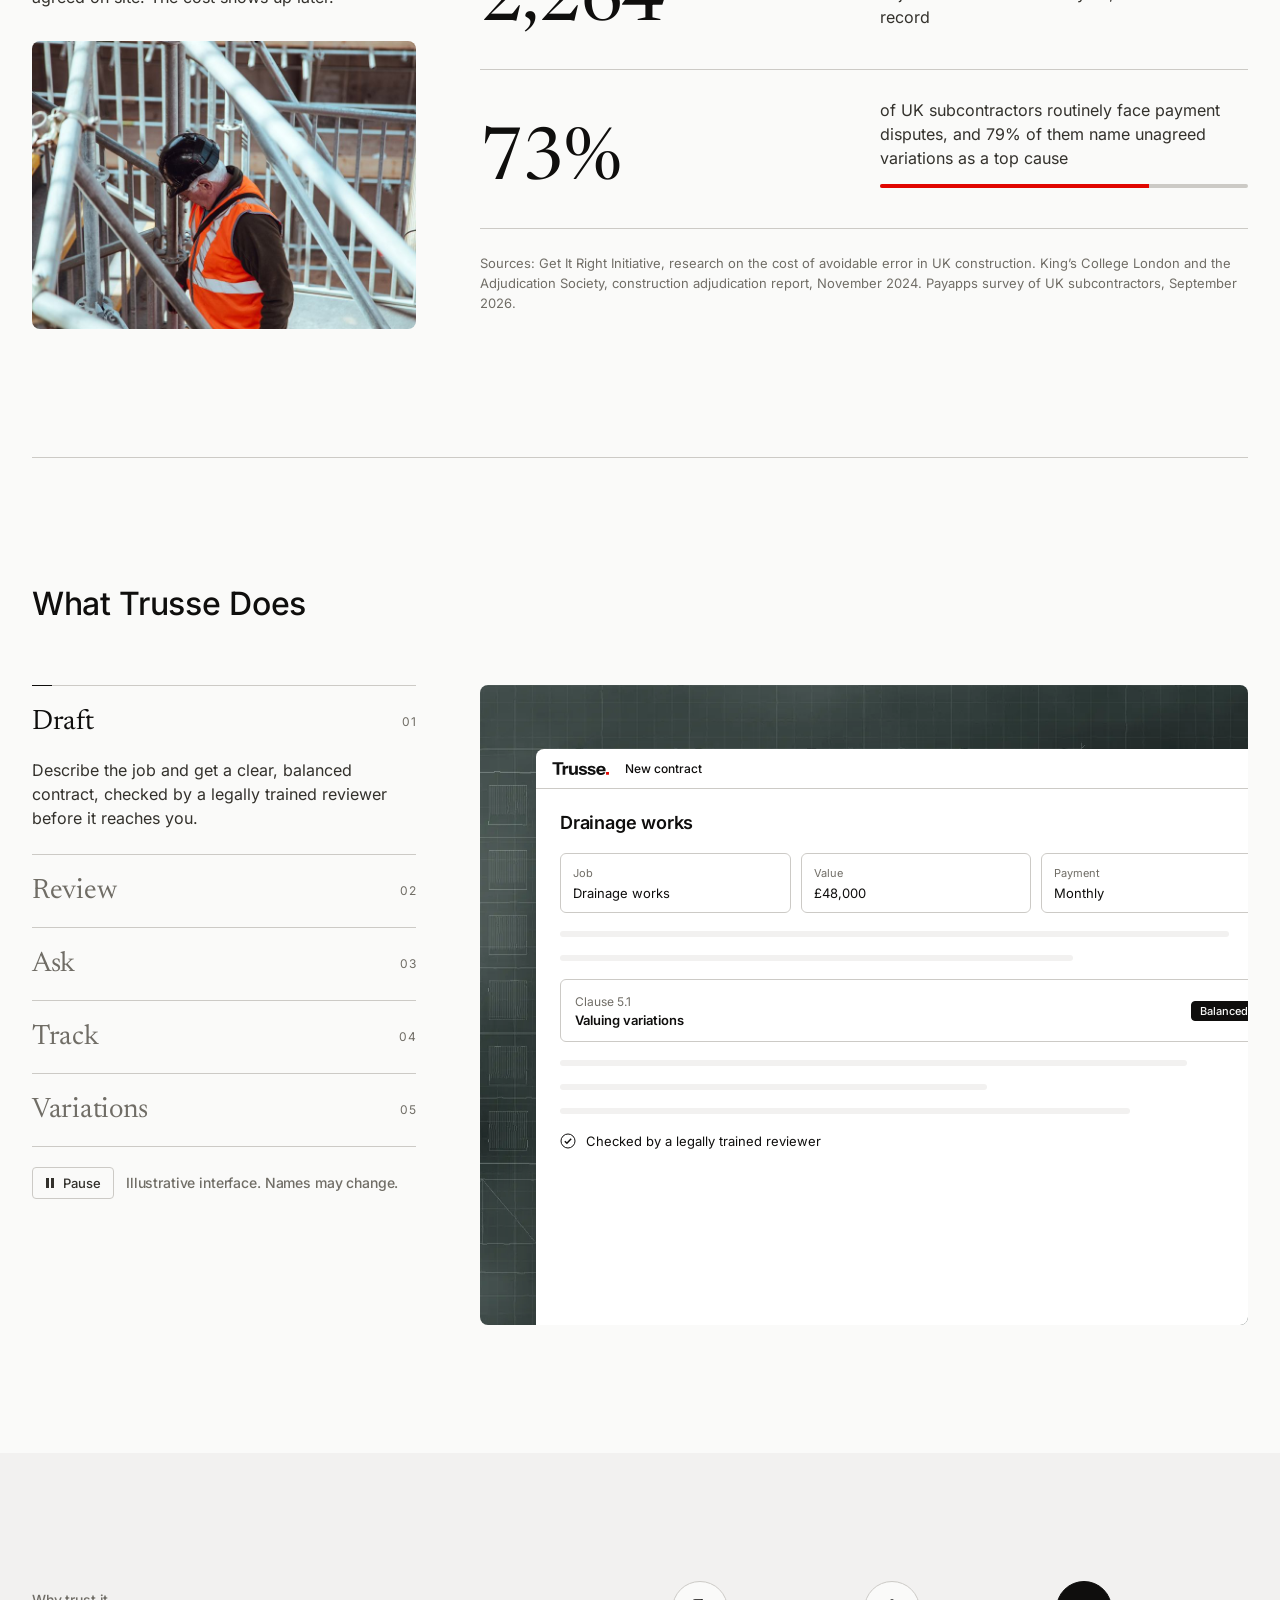
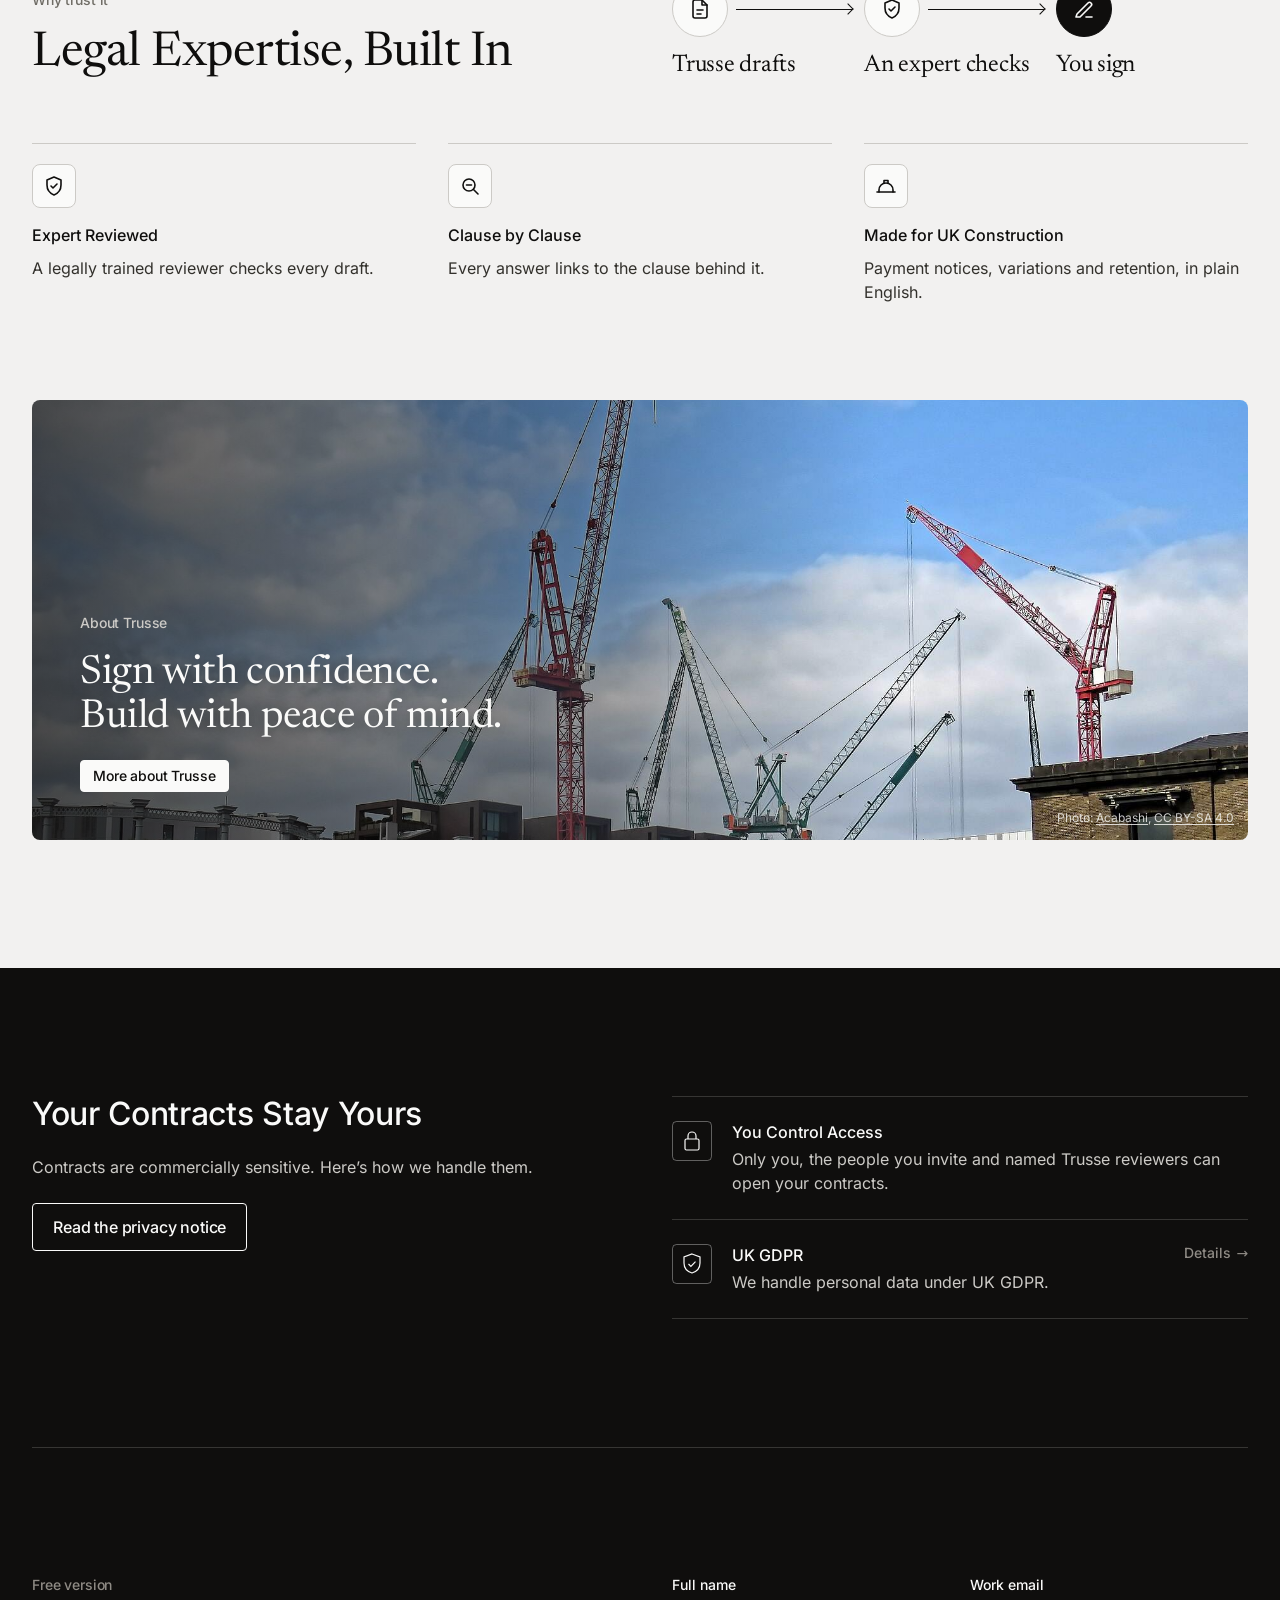
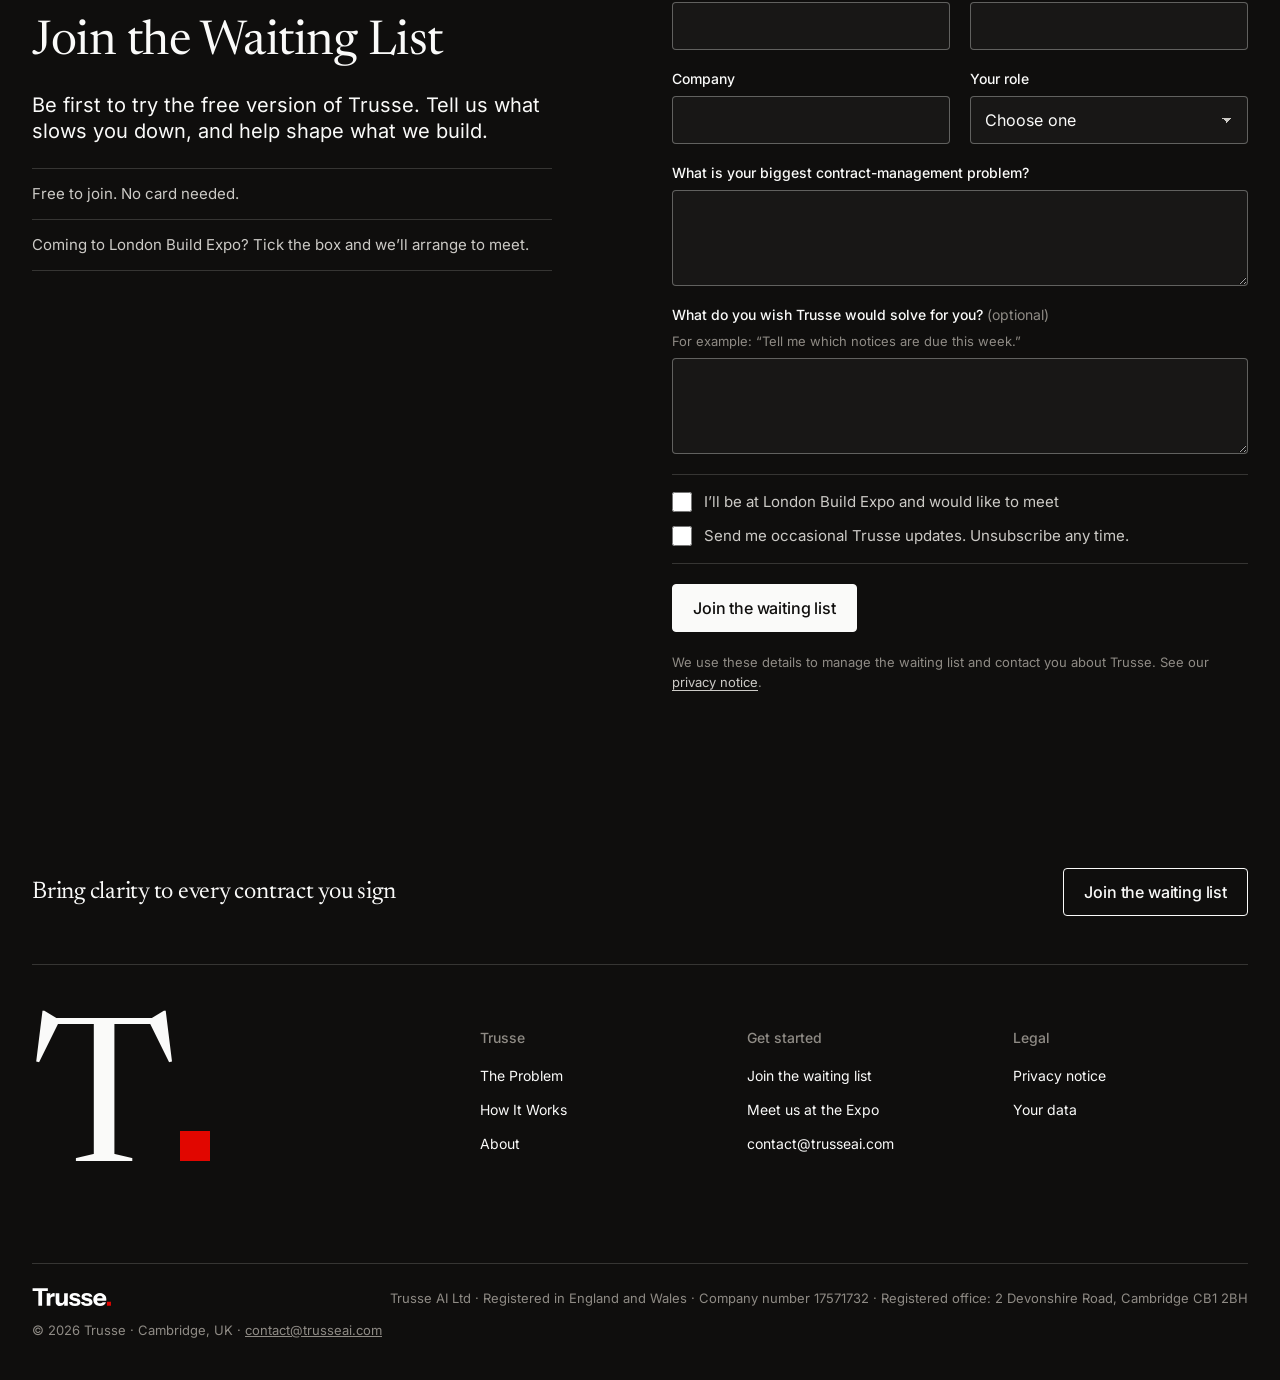
==== commit 45274897: "Host the photos on the site and link the photo licences" ====
--- a/index.html
+++ b/index.html
@@ -24,7 +24,7 @@
 <meta name="twitter:card" content="summary_large_image">
 <link rel="preload" href="assets/fonts/newsreader-latin-opsz.woff2" as="font" type="font/woff2" crossorigin>
 <link rel="preload" href="assets/fonts/inter-latin-wght.woff2" as="font" type="font/woff2" crossorigin>
-<link rel="stylesheet" href="assets/css/site.css?v=6">
+<link rel="stylesheet" href="assets/css/site.css?v=7">
 <script type="application/ld+json">
 {"@context":"https://schema.org","@type":"Organization","name":"Trusse","url":"https://trusseai.com/","logo":"https://trusseai.com/apple-touch-icon.png","description":"AI contract manager for UK construction."}
 </script>
@@ -129,7 +129,7 @@
         </div>
         <div class="media__shade"></div>
       </div>
-      <figcaption class="t-label" style="margin-top:12px">Illustrative interface · <span class="credit">Photo: <a href="https://commons.wikimedia.org/wiki/File:Buildings_%5E_Cranes,_Nine_Elms_-_geograph.org.uk_-_7344492.jpg">Des Blenkinsopp</a>, CC BY-SA 2.0</span></figcaption>
+      <figcaption class="t-label" style="margin-top:12px">Illustrative interface · <span class="credit">Photo: <a href="https://commons.wikimedia.org/wiki/File:Buildings_%5E_Cranes,_Nine_Elms_-_geograph.org.uk_-_7344492.jpg">Des Blenkinsopp</a>, <a href="https://creativecommons.org/licenses/by-sa/2.0/">CC BY-SA 2.0</a></span></figcaption>
     </figure>
   </div>
 </section>
@@ -313,7 +313,7 @@
         <p class="band__line">Sign with confidence.<br>Build with peace of mind.</p>
         <a class="btn btn--sm btn--light" href="about/">More about Trusse</a>
       </div>
-      <span class="credit band__credit">Photo: <a href="https://commons.wikimedia.org/wiki/File:King%27s_Cross_Central_development,_Granary_Square_and_tower_cranes_02.jpg">Acabashi</a>, CC BY-SA 4.0</span>
+      <span class="credit band__credit">Photo: <a href="https://commons.wikimedia.org/wiki/File:King%27s_Cross_Central_development,_Granary_Square_and_tower_cranes_02.jpg">Acabashi</a>, <a href="https://creativecommons.org/licenses/by-sa/4.0/">CC BY-SA 4.0</a></span>
     </div>
   </div>
 </section>
--- a/assets/css/site.css
+++ b/assets/css/site.css
@@ -347,11 +347,11 @@
   .sc-media,.nav,.sc-tab,.btn{transition:none}
 }
 /* ---------- Photos, step picture and icons ---------- */
-.photo-hero{background-image:linear-gradient(180deg,rgba(15,14,13,0),rgba(15,14,13,.18)),url("https://thumb.wikimedia.org/wikipedia/commons/thumb/0/0f/Buildings_%5E_Cranes%2C_Nine_Elms_-_geograph.org.uk_-_7344492.jpg/1920px-Buildings_%5E_Cranes%2C_Nine_Elms_-_geograph.org.uk_-_7344492.jpg");background-position:center 30%}
+.photo-hero{background-image:linear-gradient(180deg,rgba(15,14,13,0),rgba(15,14,13,.18)),url("../img/photos/hero-nine-elms-1920.jpg");background-position:center 30%}
 .credit{font-size:12px;letter-spacing:0;text-transform:none;color:var(--mid)}
 .credit a{color:inherit;text-underline-offset:2px}
 .photo{border-radius:8px;background:var(--charcoal) center/cover no-repeat}
-.photo--problem{aspect-ratio:4/3;margin-top:12px;background-image:url("https://thumb.wikimedia.org/wikipedia/commons/thumb/8/85/At_a_Building_site_%28Unsplash%29.jpg/1920px-At_a_Building_site_%28Unsplash%29.jpg");background-position:center 30%}
+.photo--problem{aspect-ratio:4/3;margin-top:12px;background-image:url("../img/photos/problem-site-worker-900.jpg");background-position:center 30%}
 .meter{display:block;height:4px;margin-top:14px;background:var(--hair);border-radius:2px;overflow:hidden}
 .meter i{display:block;height:100%;background:var(--red)}
 .flow{display:grid;grid-template-columns:repeat(3,1fr);gap:0;counter-reset:step;max-width:640px;width:100%;justify-self:end}
@@ -362,7 +362,7 @@
 .flow__icon{display:grid;place-items:center;width:56px;height:56px;border-radius:50%;background:var(--page);border:1px solid var(--hair);color:var(--ink)}
 .flow__icon--red{background:var(--ink);border-color:var(--ink);color:var(--page)}
 .point__icon{display:grid;place-items:center;width:44px;height:44px;border-radius:8px;background:var(--page);border:1px solid var(--hair);color:var(--ink);margin-bottom:6px}
-.band{position:relative;margin-top:96px;min-height:440px;border-radius:8px;overflow:hidden;display:flex;align-items:flex-end;background:var(--charcoal) center/cover no-repeat;background-image:linear-gradient(90deg,rgba(15,14,13,.72) 0%,rgba(15,14,13,.38) 45%,rgba(15,14,13,0) 70%),url("https://thumb.wikimedia.org/wikipedia/commons/thumb/2/20/King%27s_Cross_Central_development%2C_Granary_Square_and_tower_cranes_02.jpg/1920px-King%27s_Cross_Central_development%2C_Granary_Square_and_tower_cranes_02.jpg");background-position:center 35%;color:var(--page)}
+.band{position:relative;margin-top:96px;min-height:440px;border-radius:8px;overflow:hidden;display:flex;align-items:flex-end;background:var(--charcoal) center/cover no-repeat;background-image:linear-gradient(90deg,rgba(15,14,13,.72) 0%,rgba(15,14,13,.38) 45%,rgba(15,14,13,0) 70%),url("../img/photos/band-kings-cross-1920.jpg");background-position:center 35%;color:var(--page)}
 .band__body{display:flex;flex-direction:column;align-items:flex-start;gap:20px;padding:48px;max-width:620px}
 .band .t-label{color:var(--hair)}
 .band__line{font-family:var(--serif);font-weight:400;font-size:40px;line-height:44px;letter-spacing:-.4px;text-wrap:balance;text-shadow:0 1px 14px rgba(15,14,13,.35)}
@@ -379,7 +379,8 @@
   .flow li{padding-right:12px}
   .flow li:not(:last-child)::after{left:56px;right:8px;top:24px}
   .flow li:not(:last-child)::before{right:8px;top:20px}
+  .photo-hero{background-image:linear-gradient(180deg,rgba(15,14,13,0),rgba(15,14,13,.18)),url("../img/photos/hero-nine-elms-960.jpg")}
   .band__credit{top:10px;bottom:auto}
   .band__line{font-size:26px;line-height:30px}
-  .band{align-items:flex-end;background-image:linear-gradient(0deg,rgba(15,14,13,.80) 0%,rgba(15,14,13,.30) 60%,rgba(15,14,13,0) 100%),url("https://thumb.wikimedia.org/wikipedia/commons/thumb/2/20/King%27s_Cross_Central_development%2C_Granary_Square_and_tower_cranes_02.jpg/1920px-King%27s_Cross_Central_development%2C_Granary_Square_and_tower_cranes_02.jpg")}
-}
+  .band{align-items:flex-end;background-image:linear-gradient(0deg,rgba(15,14,13,.80) 0%,rgba(15,14,13,.30) 60%,rgba(15,14,13,0) 100%),url("../img/photos/band-kings-cross-960.jpg")}
+}
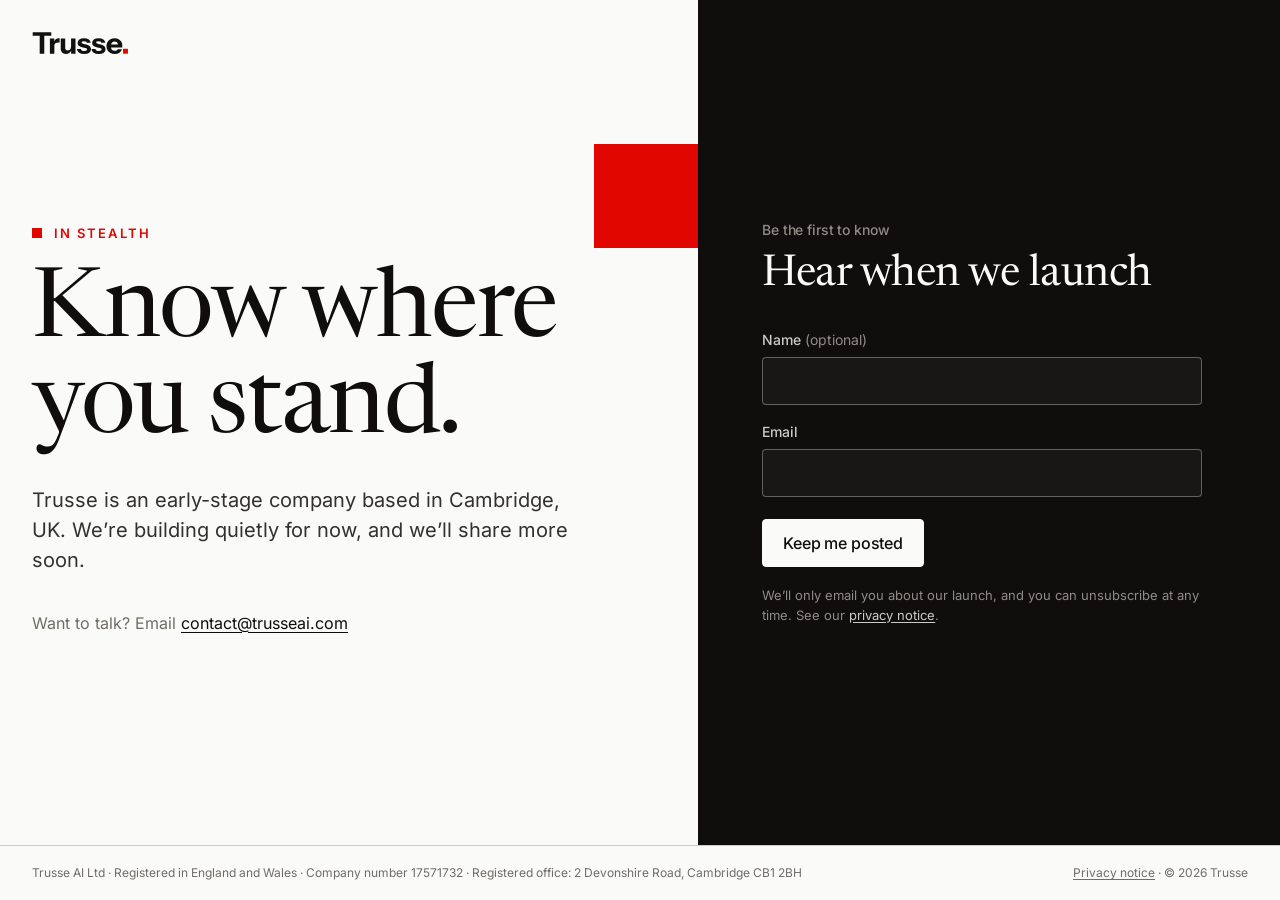
==== commit 83e01753: "Stealth version: one-page home with launch sign-up, neutral inner pages" ====
--- a/index.html
+++ b/index.html
@@ -3,8 +3,8 @@
 <head>
 <meta charset="utf-8">
 <meta name="viewport" content="width=device-width, initial-scale=1">
-<title>Trusse · Your AI Contract Manager for UK Construction</title>
-<meta name="description" content="Trusse reads, drafts and manages your construction contracts, flags the clauses that cost money and reminds you before every notice is due. Join the waiting list.">
+<title>Trusse · In Stealth</title>
+<meta name="description" content="Trusse is an early-stage company based in Cambridge, UK. We’re in stealth for now and will share more soon.">
 <link rel="canonical" href="https://trusseai.com/">
 <meta name="theme-color" content="#1F1D1A">
 <link rel="icon" href="favicon.ico" sizes="32x32">
@@ -14,461 +14,71 @@
 <meta property="og:type" content="website">
 <meta property="og:site_name" content="Trusse">
 <meta property="og:locale" content="en_GB">
-<meta property="og:title" content="Trusse · Know Where You Stand">
-<meta property="og:description" content="Your AI contract manager for UK construction. Join the waiting list.">
+<meta property="og:title" content="Trusse · Know where you stand">
+<meta property="og:description" content="An early-stage company based in Cambridge, UK. In stealth for now.">
 <meta property="og:url" content="https://trusseai.com/">
-<meta property="og:image" content="https://trusseai.com/og-image.png">
+<meta property="og:image" content="https://trusseai.com/og-stealth.png">
 <meta property="og:image:width" content="1200">
 <meta property="og:image:height" content="630">
-<meta property="og:image:alt" content="Trusse: Know Where You Stand. Your AI contract manager for UK construction.">
+<meta property="og:image:alt" content="Trusse. In stealth. Know where you stand.">
 <meta name="twitter:card" content="summary_large_image">
 <link rel="preload" href="assets/fonts/newsreader-latin-opsz.woff2" as="font" type="font/woff2" crossorigin>
 <link rel="preload" href="assets/fonts/inter-latin-wght.woff2" as="font" type="font/woff2" crossorigin>
 <link rel="stylesheet" href="assets/css/site.css?v=7">
+<link rel="stylesheet" href="assets/css/stealth.css?v=1">
 <script type="application/ld+json">
-{"@context":"https://schema.org","@type":"Organization","name":"Trusse","url":"https://trusseai.com/","logo":"https://trusseai.com/apple-touch-icon.png","description":"AI contract manager for UK construction."}
+{"@context":"https://schema.org","@type":"Organization","name":"Trusse","legalName":"Trusse AI Ltd","url":"https://trusseai.com/","logo":"https://trusseai.com/apple-touch-icon.png","description":"Early-stage company based in Cambridge, UK."}
 </script>
 </head>
-<body>
+<body class="stealth">
 <a class="skip" href="#main">Skip to main content</a>
 
-<div class="site-top" id="site-top">
-  <aside class="bar" id="bar" aria-label="London Build Expo">
-    <div class="bar__inner">
-      <span class="badge">Expo</span>
-      <span class="bar__text bar__text--long">Meet us at London Build Expo, ExCeL London, 25–26 November</span><span class="bar__text bar__text--short">London Build Expo, 25–26 Nov</span>
-      <a href="#join" data-pick="expo">Book a chat</a>
-      <button class="bar__close" id="bar-close" type="button" aria-label="Close announcement">
-        <svg width="12" height="12" viewBox="0 0 12 12" aria-hidden="true"><path d="M1 1l10 10M11 1L1 11" stroke="currentColor" stroke-width="1.4"/></svg>
-      </button>
+<main id="main" class="st" tabindex="-1">
+  <div class="st__main">
+    <a class="st__brand" href="./" aria-label="Trusse home"><img src="assets/img/logo-ink.svg" alt="Trusse" width="96" height="22"></a>
+    <div class="st__body">
+      <p class="st__label"><i aria-hidden="true"></i>In stealth</p>
+      <h1 class="st__title">Know where you stand.</h1>
+      <p class="st__sub">Trusse is an early-stage company based in Cambridge, UK. We’re building quietly for now, and we’ll share more soon.</p>
+      <p class="st__contact">Want to talk? Email <a href="mailto:contact@trusseai.com">contact@trusseai.com</a></p>
     </div>
-  </aside>
-  <header class="nav">
-    <nav class="wrap nav__inner" aria-label="Main">
-      <a class="nav__brand" href="#top" aria-label="Trusse home">
-        <img class="logo-ink" src="assets/img/logo-ink.svg" alt="Trusse" width="96" height="22">
-        <img class="logo-white" src="assets/img/logo-white.svg" alt="Trusse" width="96" height="22">
-      </a>
-      <div class="nav__links">
-        <a href="#problem">The Problem</a>
-        <a href="#product">How It Works</a>
-        <a href="about/">About</a>
-        <a href="#data">Your Data</a>
+  </div>
+
+  <section class="st__side dark" id="join" aria-labelledby="join-title">
+    <div class="st__panel">
+      <div id="st-form-wrap">
+        <p class="t-label">Be the first to know</p>
+        <h2 id="join-title">Hear when we launch</h2>
+        <form class="st__form" id="st-form" action="https://docs.google.com/forms/d/e/1FAIpQLSfR7WRVRgq-YIoTctsi6JeVLrwIU5r92m4hNYVs_dOdbM7RpQ/formResponse" method="POST">
+          <div class="field">
+            <label for="st-name">Name <span class="st__opt">(optional)</span></label>
+            <input class="input" id="st-name" name="entry.870584847" type="text" autocomplete="name" maxlength="100">
+          </div>
+          <div class="field">
+            <label for="st-email">Email</label>
+            <p class="st__error" id="st-error" role="alert" hidden></p>
+            <input class="input" id="st-email" name="entry.1969885639" type="email" autocomplete="email" required maxlength="200" aria-describedby="st-error">
+          </div>
+          <input type="hidden" name="entry.1804294112" value="Yes (stealth page)">
+          <div class="st__hp" aria-hidden="true"><label for="st-hp">Leave this empty</label><input id="st-hp" type="text" tabindex="-1" autocomplete="off"></div>
+          <button class="btn btn--light" type="submit">Keep me posted</button>
+          <p class="st__note">We’ll only email you about our launch, and you can unsubscribe at any time. See our <a href="privacy/">privacy notice</a>.</p>
+        </form>
       </div>
-      <div class="nav__actions">
-        <a class="btn btn--sm" href="#join">Join the waiting list</a>
-        <button class="nav__menu-btn" id="menu-open" type="button" aria-expanded="false" aria-controls="menu" aria-label="Open menu"><span></span></button>
-      </div>
-    </nav>
-  </header>
-</div>
-
-<div class="menu" id="menu" role="dialog" aria-modal="true" aria-label="Menu" hidden>
-  <div class="menu__top">
-    <img src="assets/img/logo-white.svg" alt="Trusse" width="96" height="22">
-    <button class="menu__close" id="menu-close" type="button" aria-label="Close menu">
-      <svg width="14" height="14" viewBox="0 0 14 14" aria-hidden="true"><path d="M1 1l12 12M13 1L1 13" stroke="currentColor" stroke-width="1.5"/></svg>
-    </button>
-  </div>
-  <nav class="menu__links" aria-label="Menu">
-    <a href="#problem">The Problem</a>
-    <a href="#product">How It Works</a>
-    <a href="about/">About</a>
-    <a href="#data">Your Data</a>
-  </nav>
-  <a class="btn btn--light" href="#join">Join the waiting list</a>
-</div>
-
-<main id="main" tabindex="-1">
-
-<!-- Hero -->
-<section class="hero light" id="top" aria-labelledby="hero-title">
-  <div class="wrap">
-    <div class="hero__top">
-      <h1 class="t-hero hero__title" id="hero-title">Know Where You Stand</h1>
-      <div class="hero__side">
-        <p class="t-sub">Trusse is your AI contract manager for UK construction. It reads, drafts and manages your contracts, flags the clauses that cost money and reminds you before every notice is due.</p>
-        <a class="btn" href="#join">Join the waiting list</a>
+      <div class="st__done" id="st-done" tabindex="-1" hidden>
+        <p class="t-label">You’re on the list</p>
+        <h2 id="st-done-title">Thank you</h2>
+        <p class="st__done-text">We’ll email you when we launch.</p>
       </div>
     </div>
-    <figure>
-      <div class="media media--hero photo-hero" role="img" aria-label="Illustration of the Trusse interface: a contract overview with notices due, a flagged clause and its plain-English summary, shown over a photo of a London construction site.">
-        <div class="ui ui--hero" aria-hidden="true">
-          <div class="ui__bar"><img src="assets/img/logo-ink.svg" alt=""><span>Projects</span><span>/</span><span class="ui__crumb">Riverside Phase 2</span><span style="margin-left:auto" class="tag">Ask Trusse anything</span></div>
-          <div class="ui__body" style="grid-template-columns:180px 1fr 320px">
-            <div class="ui__side">
-              <span class="ui__nav is-on">Overview</span><span class="ui__nav">Contracts</span><span class="ui__nav">Notices</span><span class="ui__nav">Variations</span><span class="ui__nav">Ask Trusse</span><span class="ui__nav">Documents</span>
-            </div>
-            <div class="ui__main">
-              <div><div class="ui__h">Riverside Phase 2</div><div class="ui__meta">12 contracts · Updated today</div></div>
-              <div class="ui__kpis">
-                <div class="ui__kpi"><span class="ui__meta">Contracts</span><b>12</b></div>
-                <div class="ui__kpi"><span class="ui__meta">Notices due this month</span><b>3</b></div>
-                <div class="ui__kpi"><span class="ui__meta">Unagreed variations</span><b>2</b></div>
-              </div>
-              <div class="ui__table">
-                <div class="ui__row ui__row--head"><span>Contract</span><span>Type</span><span>Next date</span><span>Status</span></div>
-                <div class="ui__row"><span>Groundworks</span><span>Subcontract</span><span>14 Nov</span><span class="tag">Notice due</span></div>
-                <div class="ui__row"><span>Fit-out</span><span>Subcontract</span><span>21 Nov</span><span class="tag"><i class="dot dot--red"></i>1 risk</span></div>
-                <div class="ui__row"><span>Drainage</span><span>Subcontract</span><span>2 Dec</span><span class="tag">On track</span></div>
-                <div class="ui__row"><span>Structural design</span><span>Appointment</span><span>9 Dec</span><span class="tag">Reviewed</span></div>
-                <div class="ui__row"><span>Steel frame</span><span>Supply</span><span>16 Dec</span><span class="tag">On track</span></div>
-                <div class="ui__row"><span>Roofing</span><span>Subcontract</span><span>6 Jan</span><span class="tag">On track</span></div>
-              </div>
-            </div>
-            <div class="ui__panel">
-              <div style="display:flex;justify-content:space-between;align-items:center"><span class="ui__meta">Fit-out · Clause 4.2</span><span class="tag tag--ink"><i class="dot dot--red"></i>Risk</span></div>
-              <div class="ui__clause">The Contractor may at any time instruct additions, omissions or other changes to the Works, and the Contract Sum shall not be adjusted…</div>
-              <span class="ui__meta">In plain English</span>
-              <div style="font-size:15px;line-height:21px;font-weight:600">The client can change the scope without changing the price.</div>
-              <div class="ui__meta">Suggested next step</div>
-              <div style="font-size:13px;line-height:19px;color:var(--body)">Ask for a valuation method for changes before you sign.</div>
-              <div class="ui__line" style="width:90%"></div><div class="ui__line" style="width:70%"></div><div class="ui__line" style="width:80%"></div>
-            </div>
-          </div>
-        </div>
-        <div class="media__shade"></div>
-      </div>
-      <figcaption class="t-label" style="margin-top:12px">Illustrative interface · <span class="credit">Photo: <a href="https://commons.wikimedia.org/wiki/File:Buildings_%5E_Cranes,_Nine_Elms_-_geograph.org.uk_-_7344492.jpg">Des Blenkinsopp</a>, <a href="https://creativecommons.org/licenses/by-sa/2.0/">CC BY-SA 2.0</a></span></figcaption>
-    </figure>
-  </div>
-</section>
-
-<!-- The problem -->
-<section class="section light" id="problem" aria-labelledby="problem-title">
-  <div class="wrap split-third">
-    <div class="problem__head">
-      <p class="t-label">The problem</p>
-      <h2 class="t-xl" id="problem-title">Most Disputes Start on Paper</h2>
-      <p class="t-body">Contracts get signed under tender pressure, notices sit in someone’s inbox and changes are agreed on site. The cost shows up later.</p>
-      <div class="photo photo--problem" role="img" aria-label="A site worker in a hard hat and hi-vis jacket on scaffolding"></div>
-    </div>
-    <div>
-      <dl class="rows">
-        <div class="row"><dt class="row__num"><small>Up to</small>£25bn</dt><dd class="t-body">lost every year to avoidable errors in UK construction</dd></div>
-        <div class="row"><dt class="row__num">2,264</dt><dd class="t-body">adjudication referrals in a year, the most on record</dd></div>
-        <div class="row"><dt class="row__num">73%</dt><dd class="t-body">of UK subcontractors routinely face payment disputes, and 79% of them name unagreed variations as a top cause<span class="meter" aria-hidden="true"><i style="width:73%"></i></span></dd></div>
-      </dl>
-      <p class="sources">Sources: Get It Right Initiative, research on the cost of avoidable error in UK construction. King’s College London and the Adjudication Society, construction adjudication report, November 2024. Payapps survey of UK subcontractors, September 2026.</p>
-    </div>
-  </div>
-</section>
-
-<!-- What Trusse does -->
-<section class="section light" id="product" aria-labelledby="product-title" style="padding-top:0">
-  <div class="wrap">
-    <hr class="hair" style="margin-bottom:128px">
-    <h2 class="t-lg-sans showcase__title" id="product-title">What Trusse Does</h2>
-    <div class="showcase" id="showcase">
-
-      <div class="sc-item is-active">
-        <div class="sc-tab-wrap">
-          <span class="sc-progress" aria-hidden="true"></span>
-          <button class="sc-tab" type="button" aria-expanded="true" aria-controls="sc-1">Draft <span class="sc-tab__num">01</span></button>
-          <p class="sc-desc t-body" id="sc-1">Describe the job and get a clear, balanced contract, checked by a legally trained reviewer before it reaches you.</p>
-        </div>
-        <div class="sc-media media tex-blueprint" role="img" aria-label="Illustration: a new contract set up from three details, with a balanced clause checked by a reviewer.">
-          <div class="ui ui--sc" aria-hidden="true" style="left:56px;top:64px;width:760px;height:620px">
-            <div class="ui__bar"><img src="assets/img/logo-ink.svg" alt=""><span class="ui__crumb">New contract</span></div>
-            <div class="ui__main">
-              <div class="ui__h">Drainage works</div>
-              <div style="display:grid;grid-template-columns:repeat(3,1fr);gap:10px">
-                <div class="ui__field"><span>Job</span>Drainage works</div>
-                <div class="ui__field"><span>Value</span>£48,000</div>
-                <div class="ui__field"><span>Payment</span>Monthly</div>
-              </div>
-              <div class="ui__line" style="width:94%"></div><div class="ui__line" style="width:72%"></div>
-              <div style="display:flex;justify-content:space-between;align-items:center;border:1px solid #CCCAC6;border-radius:6px;padding:12px 14px"><span><span class="ui__meta">Clause 5.1</span><br><b style="font-weight:600">Valuing variations</b></span><span class="tag tag--ink">Balanced</span></div>
-              <div class="ui__line" style="width:88%"></div><div class="ui__line" style="width:60%"></div><div class="ui__line" style="width:80%"></div>
-              <div style="display:flex;align-items:center;gap:10px;font-size:13px"><svg width="16" height="16" viewBox="0 0 16 16"><circle cx="8" cy="8" r="7" fill="none" stroke="#0F0E0D"/><path d="M4.8 8.2l2.1 2.1 4.3-4.6" fill="none" stroke="#0F0E0D" stroke-width="1.4"/></svg>Checked by a legally trained reviewer</div>
-            </div>
-          </div>
-        </div>
-      </div>
-
-      <div class="sc-item">
-        <div class="sc-tab-wrap">
-          <span class="sc-progress" aria-hidden="true"></span>
-          <button class="sc-tab" type="button" aria-expanded="false" aria-controls="sc-2">Review <span class="sc-tab__num">02</span></button>
-          <p class="sc-desc t-body" id="sc-2">Every clause that matters gets a plain-English summary and a risk flag, so you know what you are agreeing to.</p>
-        </div>
-        <div class="sc-media media tex-umber" role="img" aria-label="Illustration: a clause shown with its plain-English summary and a risk flag.">
-          <div class="ui ui--sc" aria-hidden="true" style="left:56px;top:64px;width:760px;height:620px">
-            <div class="ui__bar"><img src="assets/img/logo-ink.svg" alt=""><span>Fit-out subcontract</span><span>/</span><span class="ui__crumb">Clause 4.2</span></div>
-            <div class="ui__main">
-              <div style="display:flex;justify-content:space-between;align-items:center"><div class="ui__h">Variations</div><span class="tag tag--ink"><i class="dot dot--red"></i>Risk</span></div>
-              <div class="ui__clause" style="font-size:17px;line-height:26px">The Contractor may at any time instruct additions, omissions or other changes to the Works, and the Contract Sum shall not be adjusted…</div>
-              <span class="ui__meta">In plain English</span>
-              <div style="font-size:18px;line-height:25px;font-weight:600">The client can change the scope without changing the price.</div>
-              <div style="font-size:14px;line-height:21px;color:var(--body)">Ask for a valuation method for changes before you sign.</div>
-              <div class="ui__line" style="width:92%"></div><div class="ui__line" style="width:76%"></div>
-            </div>
-          </div>
-        </div>
-      </div>
-
-      <div class="sc-item">
-        <div class="sc-tab-wrap">
-          <span class="sc-progress" aria-hidden="true"></span>
-          <button class="sc-tab" type="button" aria-expanded="false" aria-controls="sc-3">Ask <span class="sc-tab__num">03</span></button>
-          <p class="sc-desc t-body" id="sc-3">Ask anything about a contract and get a plain answer, with the clause it comes from.</p>
-        </div>
-        <div class="sc-media media tex-stone" role="img" aria-label="Illustration: a question about pay less notices answered with a reference to clause 8.4.">
-          <div class="ui ui--sc" aria-hidden="true" style="left:56px;top:64px;width:760px;height:620px">
-            <div class="ui__bar"><img src="assets/img/logo-ink.svg" alt=""><span class="ui__crumb">Ask Trusse</span><span>· Groundworks subcontract</span></div>
-            <div class="ui__main">
-              <div class="ui__chat">
-                <div class="ui__q">Can they pay me less than I applied for?</div>
-                <div class="ui__a">Only if they send a pay less notice before the deadline in clause 8.4. Trusse will tell you if one arrives late.<div style="margin-top:10px"><span class="tag">Clause 8.4</span></div></div>
-                <div class="ui__q">When is the deadline this month?</div>
-                <div class="ui__a">21 November. A reminder is set for 19 November.<div style="margin-top:10px"><span class="tag">Clause 8.4</span> <span class="tag">Reminder set</span></div></div>
-              </div>
-              <div style="border:1px solid #CCCAC6;border-radius:6px;padding:12px 14px;color:var(--mid)">Ask a question about this contract</div>
-            </div>
-          </div>
-        </div>
-      </div>
-
-      <div class="sc-item">
-        <div class="sc-tab-wrap">
-          <span class="sc-progress" aria-hidden="true"></span>
-          <button class="sc-tab" type="button" aria-expanded="false" aria-controls="sc-4">Track <span class="sc-tab__num">04</span></button>
-          <p class="sc-desc t-body" id="sc-4">Key dates, notices and obligations in one place, with a reminder before each one is due.</p>
-        </div>
-        <div class="sc-media media tex-timber" role="img" aria-label="Illustration: a list of upcoming notice dates with reminders.">
-          <div class="ui ui--sc" aria-hidden="true" style="left:56px;top:64px;width:760px;height:620px">
-            <div class="ui__bar"><img src="assets/img/logo-ink.svg" alt=""><span class="ui__crumb">Coming up</span><span>· All contracts</span></div>
-            <div class="ui__main">
-              <div class="ui__h">Next 30 days</div>
-              <div class="ui__table">
-                <div class="ui__date"><span class="ui__day"><b>14</b><span>NOV</span></span><span><b style="font-weight:600">Payment notice, valuation 4</b><br><span class="ui__meta">Groundworks · Clause 8.3</span></span><span class="tag">Due soon</span></div>
-                <div class="ui__date"><span class="ui__day"><b>21</b><span>NOV</span></span><span><b style="font-weight:600">Pay less notice deadline</b><br><span class="ui__meta">Fit-out · Clause 8.4</span></span><span class="tag">Reminder set</span></div>
-                <div class="ui__date"><span class="ui__day"><b>28</b><span>NOV</span></span><span><b style="font-weight:600">Variation 07 response</b><br><span class="ui__meta">Fit-out · Clause 4.4</span></span><span class="tag tag--ink">Unagreed</span></div>
-                <div class="ui__date"><span class="ui__day"><b>02</b><span>DEC</span></span><span><b style="font-weight:600">Interim application</b><br><span class="ui__meta">Drainage · Clause 8.1</span></span><span class="tag">Reminder set</span></div>
-              </div>
-            </div>
-          </div>
-        </div>
-      </div>
-
-      <div class="sc-item">
-        <div class="sc-tab-wrap">
-          <span class="sc-progress" aria-hidden="true"></span>
-          <button class="sc-tab" type="button" aria-expanded="false" aria-controls="sc-5">Variations <span class="sc-tab__num">05</span></button>
-          <p class="sc-desc t-body" id="sc-5">Keep every change in writing and see at a glance which variations are still unagreed.</p>
-        </div>
-        <div class="sc-media media tex-steel" role="img" aria-label="Illustration: a register of variations showing which are agreed and which are not.">
-          <div class="ui ui--sc" aria-hidden="true" style="left:56px;top:64px;width:760px;height:620px">
-            <div class="ui__bar"><img src="assets/img/logo-ink.svg" alt=""><span>Fit-out subcontract</span><span>/</span><span class="ui__crumb">Variations</span></div>
-            <div class="ui__main">
-              <div style="display:flex;justify-content:space-between;align-items:center"><div class="ui__h">Variation register</div><span class="ui__meta">2 unagreed</span></div>
-              <div class="ui__table">
-                <div class="ui__row ui__row--head" style="grid-template-columns:.5fr 2fr 1fr 1fr"><span>No.</span><span>Change</span><span>Value</span><span>Status</span></div>
-                <div class="ui__row" style="grid-template-columns:.5fr 2fr 1fr 1fr"><span>V05</span><span>Additional drainage run</span><span>£3,200</span><span class="tag">Agreed</span></div>
-                <div class="ui__row" style="grid-template-columns:.5fr 2fr 1fr 1fr"><span>V06</span><span>Revised ceiling grid</span><span>£1,850</span><span class="tag">Agreed</span></div>
-                <div class="ui__row" style="grid-template-columns:.5fr 2fr 1fr 1fr"><span>V07</span><span>Extra fire stopping</span><span>£4,600</span><span class="tag tag--ink">Unagreed</span></div>
-                <div class="ui__row" style="grid-template-columns:.5fr 2fr 1fr 1fr"><span>V08</span><span>Out-of-hours working</span><span>£2,100</span><span class="tag tag--ink">Unagreed</span></div>
-                <div class="ui__row" style="grid-template-columns:.5fr 2fr 1fr 1fr"><span>V09</span><span>Door hardware change</span><span>£640</span><span class="tag">In writing</span></div>
-              </div>
-            </div>
-          </div>
-        </div>
-      </div>
-
-      <div class="sc-controls">
-        <button class="sc-pause" id="sc-pause" type="button" aria-label="Pause slideshow">
-          <svg class="icon-pause" width="10" height="10" viewBox="0 0 10 10" aria-hidden="true"><rect x="1" y="0" width="3" height="10" fill="currentColor"/><rect x="6" y="0" width="3" height="10" fill="currentColor"/></svg>
-          <svg class="icon-play" width="10" height="10" viewBox="0 0 10 10" aria-hidden="true" hidden><path d="M1 0l9 5-9 5z" fill="currentColor"/></svg>
-          <span id="sc-pause-label">Pause</span>
-        </button>
-        <span class="t-label">Illustrative interface. Names may change.</span>
-      </div>
-    </div>
-  </div>
-</section>
-
-<!-- Why trust it + about -->
-<section class="section soft" id="trust" aria-labelledby="trust-title">
-  <div class="wrap">
-    <div class="trust__intro">
-      <div style="display:flex;flex-direction:column;gap:20px">
-        <p class="t-label">Why trust it</p>
-        <h2 class="t-xl" id="trust-title">Legal Expertise, Built In</h2>
-      </div>
-      <ol class="flow" aria-label="How a Trusse contract is made">
-        <li><span class="flow__icon"><svg viewBox="0 0 24 24" width="24" height="24" fill="none" stroke="currentColor" stroke-width="1.6" stroke-linecap="round" stroke-linejoin="round" aria-hidden="true"><path d="M14 3H7a2 2 0 0 0-2 2v14a2 2 0 0 0 2 2h10a2 2 0 0 0 2-2V8z"/><path d="M14 3v5h5"/><path d="M9 13h6M9 17h4"/></svg></span><b>Trusse drafts</b></li>
-        <li><span class="flow__icon"><svg viewBox="0 0 24 24" width="24" height="24" fill="none" stroke="currentColor" stroke-width="1.6" stroke-linecap="round" stroke-linejoin="round" aria-hidden="true"><path d="M12 3l7 3v5c0 4.5-3 8.3-7 10-4-1.7-7-5.5-7-10V6z"/><path d="M9 12l2 2 4-4"/></svg></span><b>An expert checks</b></li>
-        <li><span class="flow__icon flow__icon--red"><svg viewBox="0 0 24 24" width="24" height="24" fill="none" stroke="currentColor" stroke-width="1.6" stroke-linecap="round" stroke-linejoin="round" aria-hidden="true"><path d="M4 20h4L19 9a2.1 2.1 0 0 0-3-3L5 17z"/><path d="M14 20h6"/></svg></span><b>You sign</b></li>
-      </ol>
-    </div>
-    <div class="points">
-      <div class="point"><span class="point__icon"><svg viewBox="0 0 24 24" width="24" height="24" fill="none" stroke="currentColor" stroke-width="1.6" stroke-linecap="round" stroke-linejoin="round" aria-hidden="true"><path d="M12 3l7 3v5c0 4.5-3 8.3-7 10-4-1.7-7-5.5-7-10V6z"/><path d="M9 12l2 2 4-4"/></svg></span><h3>Expert Reviewed</h3><p class="t-body">A legally trained reviewer checks every draft.</p></div>
-      <div class="point"><span class="point__icon"><svg viewBox="0 0 24 24" width="24" height="24" fill="none" stroke="currentColor" stroke-width="1.6" stroke-linecap="round" stroke-linejoin="round" aria-hidden="true"><circle cx="11" cy="11" r="6"/><path d="M20 20l-4.5-4.5"/><path d="M8.5 11h5"/></svg></span><h3>Clause by Clause</h3><p class="t-body">Every answer links to the clause behind it.</p></div>
-      <div class="point"><span class="point__icon"><svg viewBox="0 0 24 24" width="24" height="24" fill="none" stroke="currentColor" stroke-width="1.6" stroke-linecap="round" stroke-linejoin="round" aria-hidden="true"><path d="M3 18h18"/><path d="M5 18v-2a7 7 0 0 1 14 0v2"/><path d="M10 9V6.5h4V9"/></svg></span><h3>Made for UK Construction</h3><p class="t-body">Payment notices, variations and retention, in plain English.</p></div>
-    </div>
-
-    <div class="band" id="about">
-      <div class="band__body">
-        <p class="t-label">About Trusse</p>
-        <p class="band__line">Sign with confidence.<br>Build with peace of mind.</p>
-        <a class="btn btn--sm btn--light" href="about/">More about Trusse</a>
-      </div>
-      <span class="credit band__credit">Photo: <a href="https://commons.wikimedia.org/wiki/File:King%27s_Cross_Central_development,_Granary_Square_and_tower_cranes_02.jpg">Acabashi</a>, <a href="https://creativecommons.org/licenses/by-sa/4.0/">CC BY-SA 4.0</a></span>
-    </div>
-  </div>
-</section>
-
-<!-- Data principles (the page turns dark here) -->
-<section class="section dark" id="data" data-theme="dark" aria-labelledby="data-title">
-  <div class="wrap data">
-    <div class="data__left">
-      <h2 class="t-lg-sans" id="data-title">Your Contracts Stay Yours</h2>
-      <p class="t-body">Contracts are commercially sensitive. Here’s how we handle them.</p>
-      <a class="btn btn--outline" href="privacy/">Read the privacy notice</a>
-    </div>
-    <ul class="principles">
-      <li class="principle">
-        <svg width="40" height="40" viewBox="0 0 40 40" fill="none" aria-hidden="true"><rect x="0.5" y="0.5" width="39" height="39" rx="4" stroke="#FAFAF9" stroke-opacity=".35"/><rect x="13" y="18" width="14" height="11" rx="1.5" stroke="#FAFAF9" stroke-width="1.2"/><path d="M16 18v-3a4 4 0 0 1 8 0v3" stroke="#FAFAF9" stroke-width="1.2"/></svg>
-        <div><h3>You Control Access</h3><p class="t-body">Only you, the people you invite and named Trusse reviewers can open your contracts.</p></div>
-        <span></span>
-      </li>
-      <li class="principle">
-        <svg width="40" height="40" viewBox="0 0 40 40" fill="none" aria-hidden="true"><rect x="0.5" y="0.5" width="39" height="39" rx="4" stroke="#FAFAF9" stroke-opacity=".35"/><path d="M20 10l8 3v6c0 5-3.4 8.6-8 10-4.6-1.4-8-5-8-10v-6l8-3z" stroke="#FAFAF9" stroke-width="1.2"/><path d="M16.5 20l2.4 2.4 4.6-4.8" stroke="#FAFAF9" stroke-width="1.2"/></svg>
-        <div><h3>UK GDPR</h3><p class="t-body">We handle personal data under UK GDPR.</p></div>
-        <a class="link link--arrow" href="privacy/">Details <span aria-hidden="true">→</span></a>
-      </li>
-    </ul>
-  </div>
-</section>
-
-<!-- Closing call to action + waiting-list form -->
-<section class="section dark" id="join" data-theme="dark" aria-labelledby="join-title" style="padding-top:0">
-  <div class="wrap">
-    <hr class="hair" style="margin-bottom:128px">
-    <div class="join">
-      <div class="join__left">
-        <p class="t-label">Free version</p>
-        <h2 class="t-xl" id="join-title">Join the Waiting List</h2>
-        <p class="t-sub">Be first to try the free version of Trusse. Tell us what slows you down, and help shape what we build.</p>
-        <div class="join__notes">
-          <p>Free to join. No card needed.</p>
-          <p>Coming to London Build Expo? Tick the box and we’ll arrange to meet.</p>
-        </div>
-      </div>
-
-      <div>
-        <div id="wl-form-wrap">
-          <form class="form" id="waitlist-form" name="waitlist" action="https://docs.google.com/forms/d/e/1FAIpQLSfR7WRVRgq-YIoTctsi6JeVLrwIU5r92m4hNYVs_dOdbM7RpQ/formResponse" method="POST">
-            <p class="vh" aria-hidden="true"><label>Leave this empty <input id="wl-hp" tabindex="-1" autocomplete="off"></label></p>
-
-            <div class="summary" id="wl-errors" tabindex="-1" role="alert" aria-labelledby="wl-errors-title" hidden>
-              <h3 id="wl-errors-title">There is a problem</h3>
-              <ul id="wl-errors-list"></ul>
-            </div>
-
-            <div class="form__grid">
-              <div class="field">
-                <label for="wl-name">Full name</label>
-                <p class="field-error" id="wl-name-error" hidden><span class="vh">Error: </span><span class="msg"></span></p>
-                <input class="input" id="wl-name" name="entry.870584847" type="text" autocomplete="name" required>
-              </div>
-              <div class="field">
-                <label for="wl-email">Work email</label>
-                <p class="field-error" id="wl-email-error" hidden><span class="vh">Error: </span><span class="msg"></span></p>
-                <input class="input" id="wl-email" name="entry.1969885639" type="email" autocomplete="email" spellcheck="false" required>
-              </div>
-              <div class="field">
-                <label for="wl-company">Company</label>
-                <p class="field-error" id="wl-company-error" hidden><span class="vh">Error: </span><span class="msg"></span></p>
-                <input class="input" id="wl-company" name="entry.791636348" type="text" autocomplete="organization" required>
-              </div>
-              <div class="field">
-                <label for="wl-role">Your role</label>
-                <p class="field-error" id="wl-role-error" hidden><span class="vh">Error: </span><span class="msg"></span></p>
-                <select class="input" id="wl-role" name="entry.1855577748" required>
-                  <option value="">Choose one</option>
-                  <option>Subcontractor</option>
-                  <option>Main contractor</option>
-                  <option>Contract administrator or QS</option>
-                  <option>Client or developer</option>
-                  <option>Other</option>
-                </select>
-              </div>
-              <div class="field" id="wl-role-other-field" hidden>
-                <label for="wl-role-other">What is your role?</label>
-                <p class="field-error" id="wl-role-other-error" hidden><span class="vh">Error: </span><span class="msg"></span></p>
-                <input class="input" id="wl-role-other" type="text" autocomplete="organization-title" maxlength="100">
-              </div>
-            </div>
-
-            <div class="field">
-              <label for="wl-problem">What is your biggest contract-management problem?</label>
-              <p class="field-error" id="wl-problem-error" hidden><span class="vh">Error: </span><span class="msg"></span></p>
-              <textarea class="input" id="wl-problem" name="entry.1728272431" rows="3" required></textarea>
-            </div>
-            <div class="field">
-              <label for="wl-wish">What do you wish Trusse would solve for you? <span style="font-weight:400;color:var(--muted)">(optional)</span></label>
-              <p class="hint" id="wl-wish-hint">For example: “Tell me which notices are due this week.”</p>
-              <textarea class="input" id="wl-wish" name="entry.1000469303" rows="3" aria-describedby="wl-wish-hint"></textarea>
-            </div>
-
-            <div class="checks">
-              <label class="check"><input type="checkbox" id="wl-expo" name="entry.1379441582" value="yes">I’ll be at London Build Expo and would like to meet</label>
-              <label class="check"><input type="checkbox" id="wl-updates" name="entry.1804294112" value="yes">Send me occasional Trusse updates. Unsubscribe any time.</label>
-            </div>
-
-            <p class="submit-error" id="wl-submit-error" role="alert" hidden>Sorry, that didn’t go through. Please check your connection and try again.</p>
-            <button class="btn" id="wl-submit" type="submit">Join the waiting list</button>
-            <p class="form__small">We use these details to manage the waiting list and contact you about Trusse. See our <a href="privacy/">privacy notice</a>.</p>
-          </form>
-        </div>
-
-        <div class="done" id="wl-done-wrap" hidden>
-          <p class="t-label">Submission received</p>
-          <h3 class="t-xl" id="wl-done" tabindex="-1">Thank You, <span id="wl-first-name">there</span></h3>
-          <p class="t-body">You’re on the Trusse waiting list. We’ve received your details and we’ll be in touch soon.</p>
-          <p class="t-body">Thank you for telling us what slows you down. We’ll email you when the free version is ready for you.</p>
-          <p class="t-body" id="wl-done-expo" hidden>We’ll also contact you to arrange a time to meet at London Build Expo.</p>
-          <p class="preview-note" id="wl-preview-note" hidden>This is a preview, so nothing was sent. On trusseai.com your details go to the waiting list.</p>
-        </div>
-      </div>
-    </div>
-  </div>
-</section>
-
+  </section>
 </main>
 
-<footer class="footer dark" data-theme="dark">
-  <div class="wrap">
-    <div class="footer__cta">
-      <p class="t-cta">Bring clarity to every contract you sign</p>
-      <a class="btn btn--outline" href="#join">Join the waiting list</a>
-    </div>
-    <div class="footer__main">
-      <div class="monogram" aria-hidden="true">T<i></i></div>
-      <div class="footer__cols">
-        <div>
-          <h2>Trusse</h2>
-          <ul><li><a href="#problem">The Problem</a></li><li><a href="#product">How It Works</a></li><li><a href="about/">About</a></li></ul>
-        </div>
-        <div>
-          <h2>Get started</h2>
-          <ul><li><a href="#join">Join the waiting list</a></li><li><a href="#join" data-pick="expo">Meet us at the Expo</a></li><li><a href="mailto:contact@trusseai.com">contact@trusseai.com</a></li></ul>
-        </div>
-        <div>
-          <h2>Legal</h2>
-          <ul><li><a href="privacy/">Privacy notice</a></li><li><a href="#data">Your data</a></li></ul>
-        </div>
-      </div>
-    </div>
-    <div class="footer__legal">
-      <img src="assets/img/logo-white.svg" alt="Trusse" width="79" height="18">
-      <span>Trusse AI Ltd · Registered in England and Wales · Company number 17571732 · Registered office: 2 Devonshire Road, Cambridge CB1 2BH</span>
-      <span>© 2026 Trusse · Cambridge, UK · <a href="mailto:contact@trusseai.com" style="color:inherit">contact@trusseai.com</a></span>
-    </div>
-  </div>
+<footer class="st__foot">
+  <span>Trusse AI Ltd · Registered in England and Wales · Company number 17571732 · Registered office: 2 Devonshire Road, Cambridge CB1 2BH</span>
+  <span><a href="privacy/">Privacy notice</a> · © 2026 Trusse</span>
 </footer>
 
-<script src="assets/js/site.js?v=2" defer></script>
+<script src="assets/js/stealth.js?v=1" defer></script>
 </body>
 </html>
--- a/assets/css/stealth.css
+++ b/assets/css/stealth.css
@@ -0,0 +1,47 @@
+/* Stealth page: loaded after site.css, only on the stealth home page */
+body.stealth{padding-top:0;min-height:100vh;min-height:100svh;display:flex;flex-direction:column;background:var(--page)}
+.st{flex:1;display:grid;grid-template-columns:minmax(0,1.2fr) minmax(0,1fr)}
+.st__main{position:relative;display:flex;flex-direction:column;padding:32px var(--gutter) 40px}
+.st__brand{align-self:flex-start;display:block}
+.st__brand img{display:block}
+.st__body{margin:auto 0;max-width:680px;padding:72px 0}
+.st__label{display:flex;align-items:center;gap:12px;font-size:13px;line-height:16px;font-weight:600;letter-spacing:.16em;text-transform:uppercase;color:var(--red)}
+.st__label i{display:block;width:10px;height:10px;background:var(--red)}
+.st__title{margin-top:24px;font-family:var(--serif);font-weight:400;font-size:96px;line-height:96px;letter-spacing:-1.4px;color:var(--ink);text-wrap:balance}
+.st__sub{margin-top:28px;max-width:540px;font-size:20px;line-height:30px;color:var(--body)}
+.st__contact{margin-top:36px;font-size:16px;line-height:24px;color:var(--mid)}
+.st__contact a{color:var(--ink);text-underline-offset:3px}
+.st__side{position:relative;display:flex;align-items:center;padding:72px clamp(28px,5vw,88px)}
+.st__side::before{content:"";position:absolute;left:-104px;top:clamp(96px,16vh,168px);width:104px;height:104px;background:var(--red)}
+.st__panel{width:100%;max-width:440px}
+.st__side .t-label{color:var(--muted)}
+.st__side h2{margin-top:12px;font-family:var(--serif);font-weight:400;font-size:44px;line-height:48px;letter-spacing:-.5px;color:var(--page)}
+.st__form{display:flex;flex-direction:column;gap:18px;margin-top:32px}
+.st__form label{font-size:14px;line-height:18px;font-weight:500;color:var(--hair)}
+.st__opt{color:var(--muted);font-weight:400}
+.st__form .btn{align-self:flex-start;margin-top:4px}
+.st__error{font-size:14px;line-height:20px;font-weight:500;color:#FF9A8F}
+.st__note{font-size:13px;line-height:20px;color:var(--muted)}
+.st__note a{color:var(--hair);text-underline-offset:2px}
+.st__hp{position:absolute;left:-9999px;width:1px;height:1px;overflow:hidden}
+.st__done:focus{outline:none}
+.st__done-text{margin-top:16px;font-size:18px;line-height:28px;color:var(--hair)}
+.st__foot{display:flex;flex-wrap:wrap;justify-content:space-between;gap:8px 24px;padding:18px var(--gutter);border-top:1px solid var(--hair);font-size:12px;line-height:18px;color:var(--mid)}
+.st__foot a{color:inherit;text-underline-offset:2px}
+@media (max-width:1180px){
+  .st__title{font-size:72px;line-height:76px;letter-spacing:-1px}
+}
+@media (max-width:960px){
+  .st{grid-template-columns:1fr}
+  .st__body{padding:56px 0 64px}
+  .st__title{font-size:60px;line-height:64px;letter-spacing:-.8px}
+  .st__side{padding:64px var(--gutter) 56px}
+  .st__side::before{left:var(--gutter);top:-32px;width:64px;height:64px}
+}
+@media (max-width:560px){
+  .st__main{padding:24px var(--gutter) 8px}
+  .st__body{padding:48px 0 56px}
+  .st__title{font-size:46px;line-height:50px;letter-spacing:-.6px}
+  .st__sub{font-size:18px;line-height:27px}
+  .st__side h2{font-size:34px;line-height:38px}
+}
